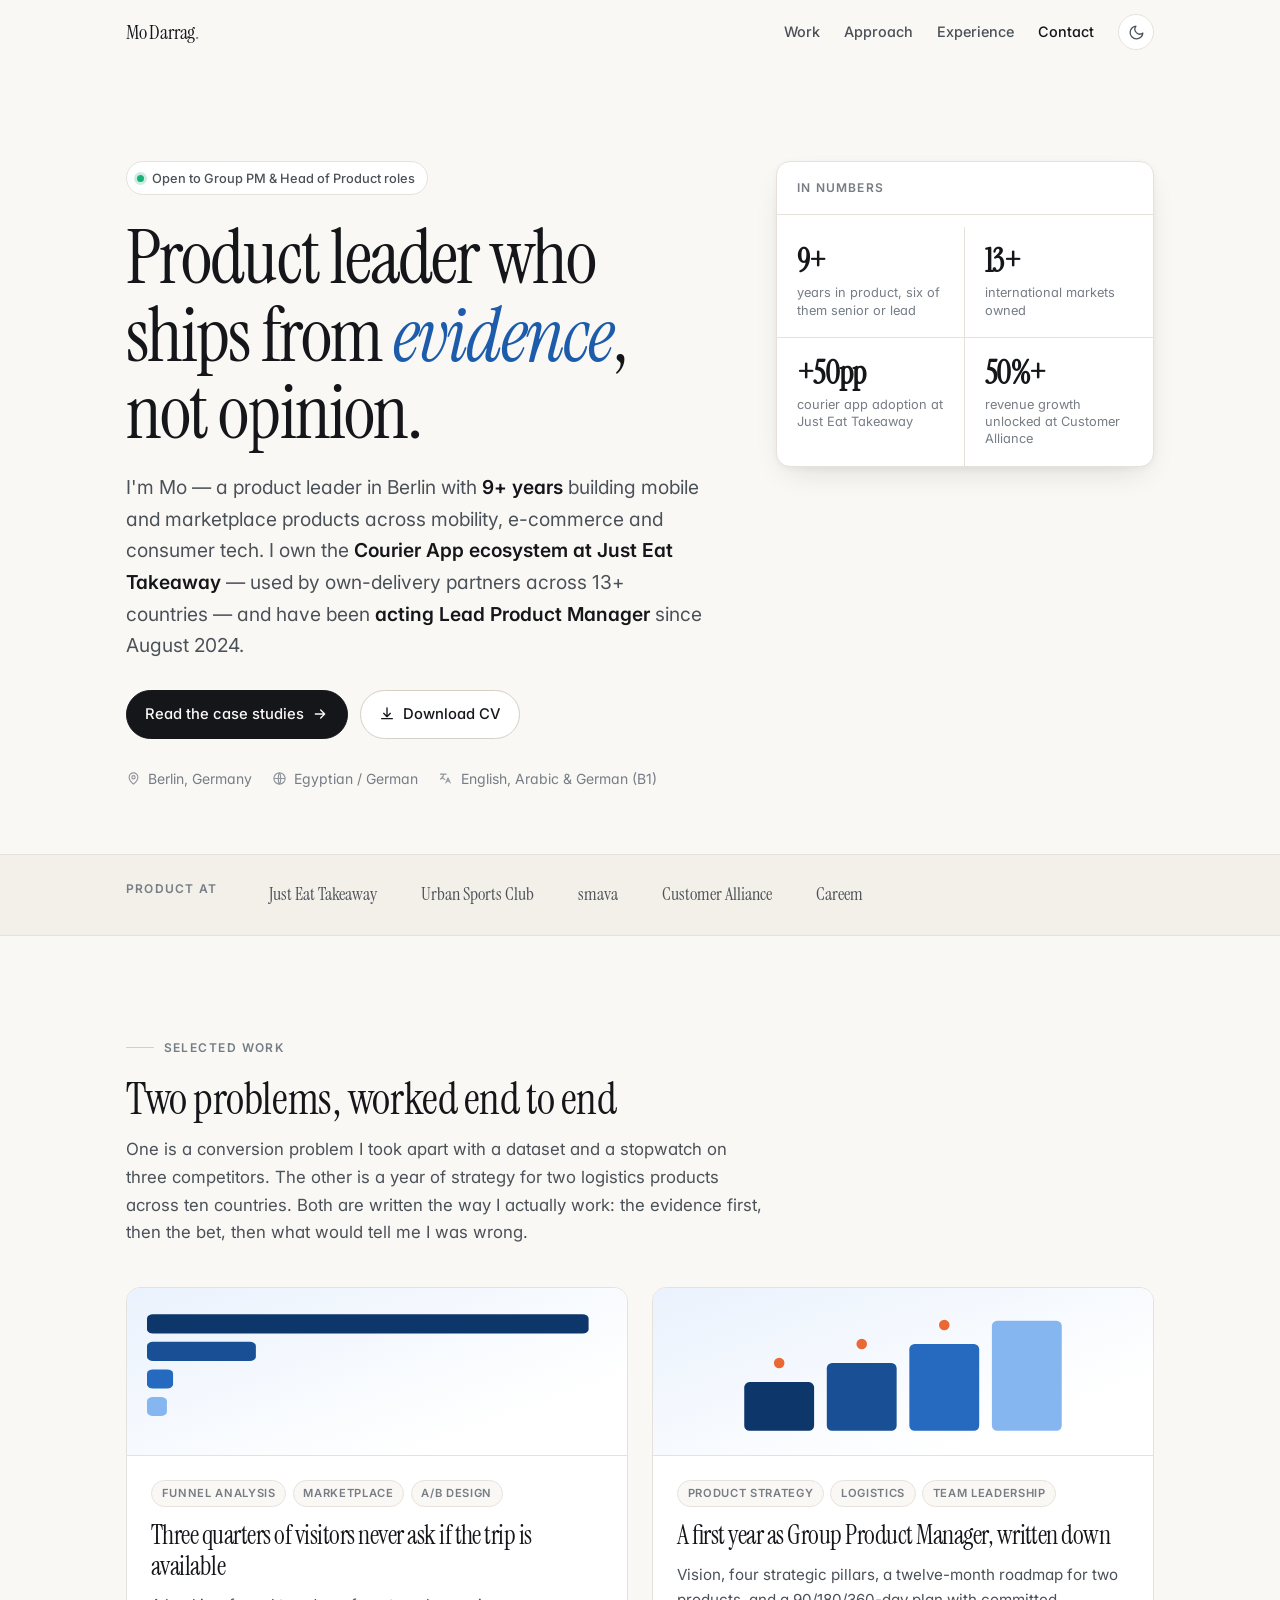
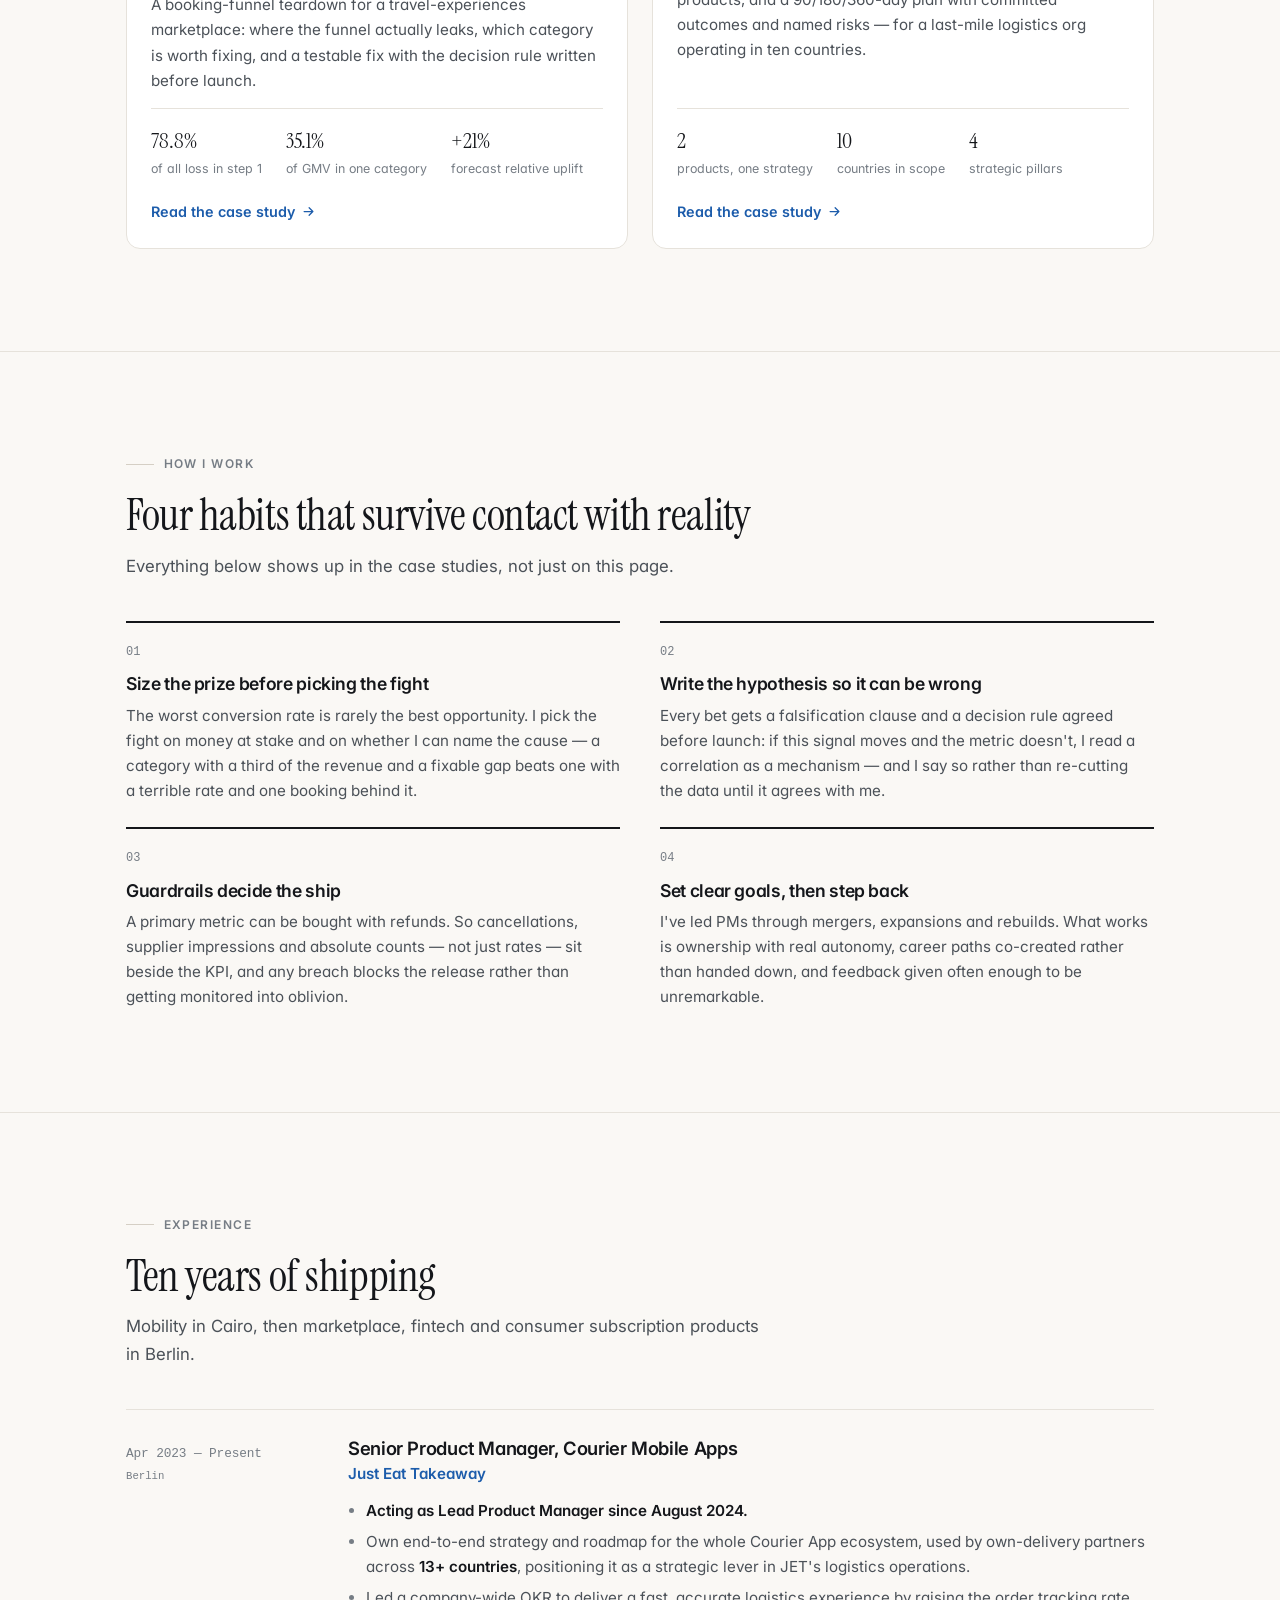
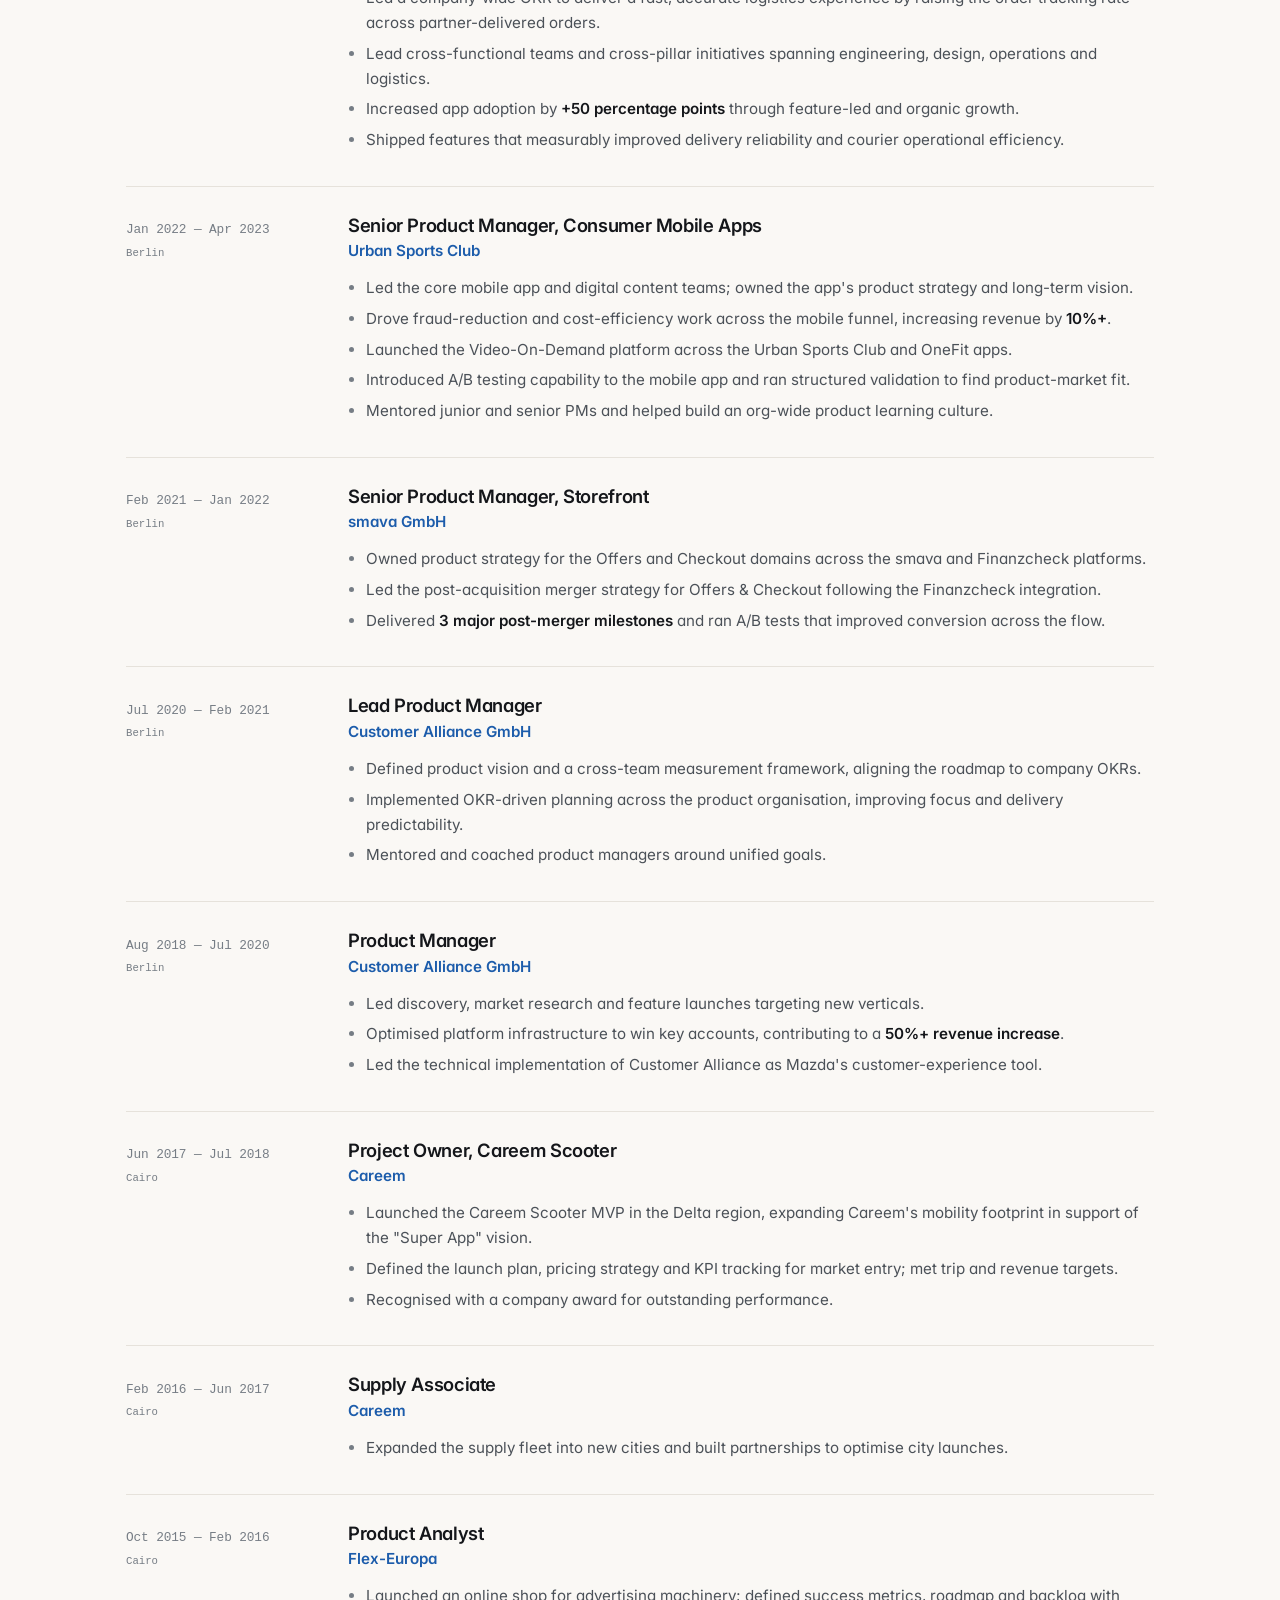
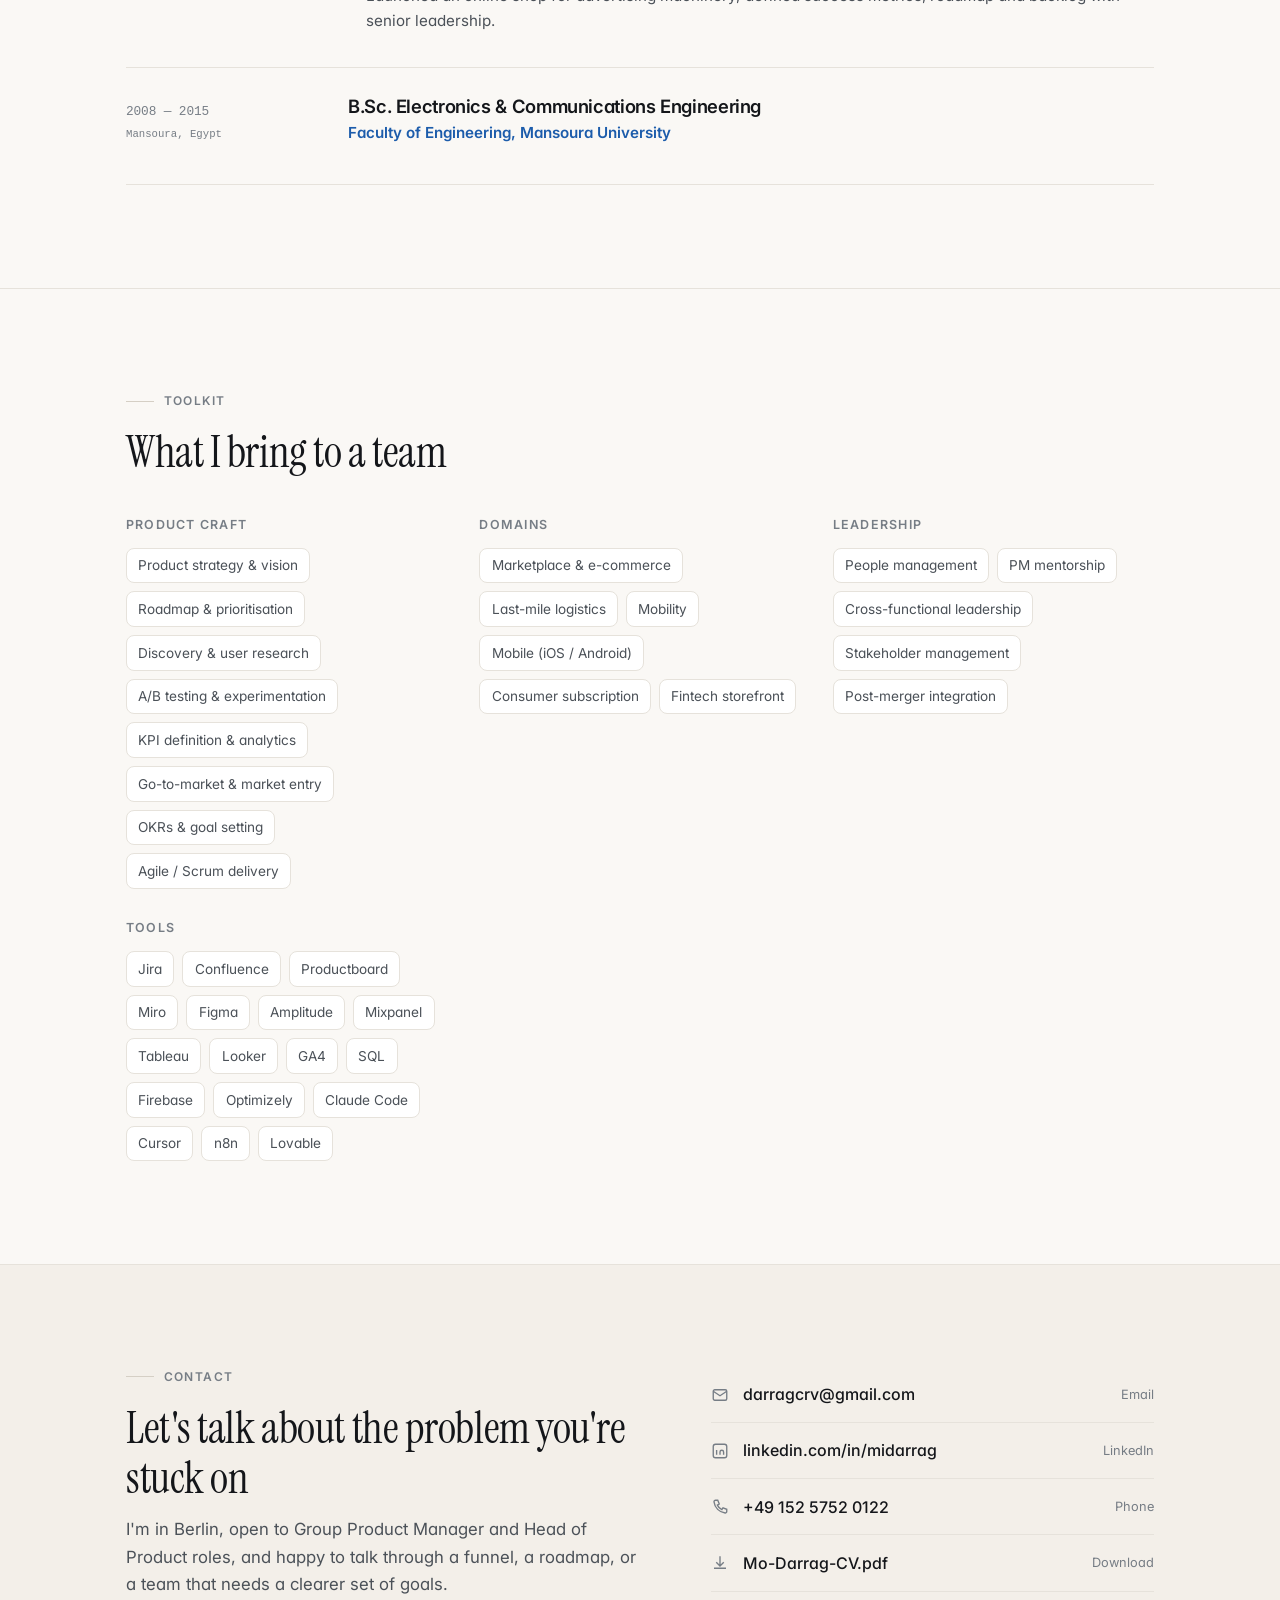
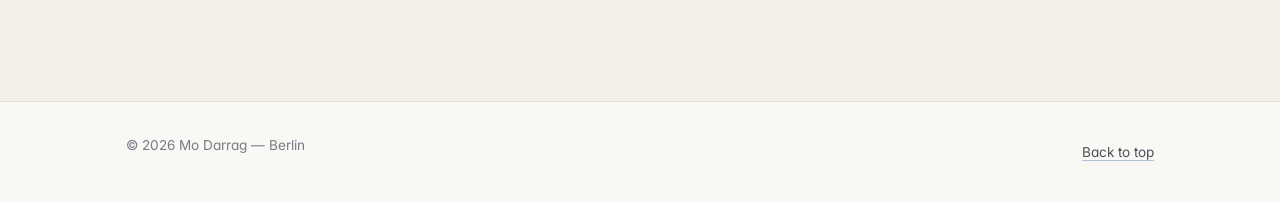
==== index.html @ d9646d53 "Update CV and site copy from the revised CV - Replace the downloadable CV with the new PDF. - Acting" ====
<!DOCTYPE html>
<html lang="en">
<head>
<meta charset="utf-8">
<meta name="viewport" content="width=device-width, initial-scale=1">
<title>Mo Darrag — Product Leader</title>
<meta name="description" content="Mo Darrag is a product leader in Berlin with 9+ years across mobility, marketplace and consumer tech — acting Lead PM on the Courier App ecosystem at Just Eat Takeaway, consumer mobile at Urban Sports Club, checkout at smava.">
<meta name="author" content="Mo Darrag">
<meta name="theme-color" content="#faf8f5" media="(prefers-color-scheme: light)">
<meta name="theme-color" content="#0e1013" media="(prefers-color-scheme: dark)">

<meta property="og:type" content="profile">
<meta property="og:title" content="Mo Darrag — Product Leader">
<meta property="og:description" content="Product leader, Berlin. Mobile and marketplace products across 13+ markets. Case studies in funnel analysis and logistics product strategy.">
<meta property="og:locale" content="en_GB">
<meta name="twitter:card" content="summary">

<link rel="icon" href="data:image/svg+xml,%3Csvg xmlns='http://www.w3.org/2000/svg' viewBox='0 0 100 100'%3E%3Crect width='100' height='100' rx='22' fill='%2314161a'/%3E%3Ctext x='50' y='68' font-family='Georgia,serif' font-size='52' fill='%23faf8f5' text-anchor='middle'%3EM%3C/text%3E%3C/svg%3E">

<link rel="preconnect" href="https://fonts.googleapis.com">
<link rel="preconnect" href="https://fonts.gstatic.com" crossorigin>
<link rel="stylesheet" href="https://fonts.googleapis.com/css2?family=Instrument+Serif:ital@0;1&family=Inter:wght@400;500;600&display=swap">
<link rel="stylesheet" href="assets/css/site.css">

<script type="application/ld+json">
{
  "@context": "https://schema.org",
  "@type": "Person",
  "name": "Mo Darrag",
  "jobTitle": "Senior Product Manager",
  "email": "mailto:darragcrv@gmail.com",
  "address": { "@type": "PostalAddress", "addressLocality": "Berlin", "addressCountry": "DE" },
  "sameAs": ["https://linkedin.com/in/midarrag"],
  "knowsLanguage": ["English", "Arabic", "German"],
  "alumniOf": "Mansoura University",
  "knowsAbout": ["Product Strategy", "Marketplace Products", "Mobile Product Management", "Experimentation", "Logistics"]
}
</script>
</head>
<body>

<a class="skip-link" href="#main">Skip to content</a>

<header class="site-header">
  <div class="wrap site-header__inner">
    <a class="brand" href="index.html">Mo Darrag<span>.</span></a>
    <nav class="site-nav" aria-label="Primary">
      <a href="#work">Work</a>
      <a href="#approach" class="nav-hide-sm">Approach</a>
      <a href="#experience">Experience</a>
      <a href="#contact" class="nav-hide-sm">Contact</a>
      <button class="theme-toggle" type="button" data-theme-toggle aria-label="Switch colour theme">
        <svg class="icon-moon" viewBox="0 0 24 24" fill="none" stroke="currentColor" stroke-width="1.8" stroke-linecap="round" stroke-linejoin="round" aria-hidden="true"><path d="M21 12.8A9 9 0 1 1 11.2 3a7 7 0 0 0 9.8 9.8z"/></svg>
        <svg class="icon-sun" viewBox="0 0 24 24" fill="none" stroke="currentColor" stroke-width="1.8" stroke-linecap="round" stroke-linejoin="round" aria-hidden="true"><circle cx="12" cy="12" r="4.2"/><path d="M12 2v2M12 20v2M4.9 4.9l1.4 1.4M17.7 17.7l1.4 1.4M2 12h2M20 12h2M4.9 19.1l1.4-1.4M17.7 6.3l1.4-1.4"/></svg>
      </button>
    </nav>
  </div>
</header>

<main id="main">

  <!-- ================= Hero ================= -->
  <section class="hero">
    <div class="wrap hero__grid">
      <div>
        <p class="status">Open to Group PM &amp; Head of Product roles</p>
        <h1>Product leader who<br>ships from <em>evidence</em>,<br>not opinion.</h1>
        <p class="hero__lede">
          I'm Mo — a product leader in Berlin with <strong>9+ years</strong> building mobile and
          marketplace products across mobility, e-commerce and consumer tech. I own the
          <strong>Courier App ecosystem at Just Eat Takeaway</strong> — used by own-delivery partners
          across 13+ countries — and have been <strong>acting Lead Product Manager</strong> since
          August 2024.
        </p>
        <div class="btn-row">
          <a class="btn btn--primary" href="#work">
            Read the case studies
            <svg viewBox="0 0 24 24" fill="none" stroke="currentColor" stroke-width="2" stroke-linecap="round" stroke-linejoin="round" aria-hidden="true"><path d="M5 12h13M13 6l6 6-6 6"/></svg>
          </a>
          <a class="btn" href="assets/cv/Mo-Darrag-CV.pdf" download>
            <svg viewBox="0 0 24 24" fill="none" stroke="currentColor" stroke-width="2" stroke-linecap="round" stroke-linejoin="round" aria-hidden="true"><path d="M12 3v12M7 11l5 5 5-5M4 19h16"/></svg>
            Download CV
          </a>
        </div>
        <p class="hero__meta">
          <span>
            <svg viewBox="0 0 24 24" fill="none" stroke="currentColor" stroke-width="1.8" aria-hidden="true"><path d="M12 21s7-5.5 7-11a7 7 0 1 0-14 0c0 5.5 7 11 7 11z"/><circle cx="12" cy="10" r="2.6"/></svg>
            Berlin, Germany
          </span>
          <span>
            <svg viewBox="0 0 24 24" fill="none" stroke="currentColor" stroke-width="1.8" aria-hidden="true"><circle cx="12" cy="12" r="9"/><path d="M3 12h18M12 3c2.5 2.6 2.5 15.4 0 18M12 3c-2.5 2.6-2.5 15.4 0 18"/></svg>
            Egyptian / German
          </span>
          <span>
            <svg viewBox="0 0 24 24" fill="none" stroke="currentColor" stroke-width="1.8" stroke-linecap="round" stroke-linejoin="round" aria-hidden="true"><path d="M4 5h9M8.5 5v1.5c0 3-2 5.5-4.5 6.5"/><path d="M6.5 9.5c1 2 2.8 3.4 4.5 4"/><path d="M12.5 19l3.5-8 3.5 8M13.9 16.2h4.2"/></svg>
            English, Arabic &amp; German (B1)
          </span>
        </p>
      </div>

      <aside class="figure-card" aria-label="Career in numbers">
        <p class="figure-card__head">In numbers</p>
        <div class="figure-card__body">
          <div class="figure">
            <b class="figure__value">9+</b>
            <span class="figure__label">years in product, six of them senior or lead</span>
          </div>
          <div class="figure">
            <b class="figure__value">13+</b>
            <span class="figure__label">international markets owned</span>
          </div>
          <div class="figure">
            <b class="figure__value">+50pp</b>
            <span class="figure__label">courier app adoption at Just Eat Takeaway</span>
          </div>
          <div class="figure">
            <b class="figure__value">50%+</b>
            <span class="figure__label">revenue growth unlocked at Customer Alliance</span>
          </div>
        </div>
      </aside>
    </div>
  </section>

  <!-- ================= Companies ================= -->
  <div class="companies">
    <div class="wrap companies__inner">
      <p class="companies__label">Product at</p>
      <span class="companies__item">Just Eat Takeaway</span>
      <span class="companies__item">Urban Sports Club</span>
      <span class="companies__item">smava</span>
      <span class="companies__item">Customer Alliance</span>
      <span class="companies__item">Careem</span>
    </div>
  </div>

  <!-- ================= Work ================= -->
  <section id="work">
    <div class="wrap reveal">
      <p class="eyebrow">Selected work</p>
      <h2 class="section-title">Two problems, worked end to end</h2>
      <p class="section-lede">
        One is a conversion problem I took apart with a dataset and a stopwatch on three
        competitors. The other is a year of strategy for two logistics products across ten
        countries. Both are written the way I actually work: the evidence first, then the bet,
        then what would tell me I was wrong.
      </p>

      <div class="work-grid">

        <article class="work-card">
          <div class="work-card__visual" aria-hidden="true">
            <svg viewBox="0 0 300 120" preserveAspectRatio="none" role="presentation">
              <rect x="0" y="6"  width="288" height="18" rx="4" fill="var(--step-1)"/>
              <rect x="0" y="32" width="71"  height="18" rx="4" fill="var(--step-2)"/>
              <rect x="0" y="58" width="17"  height="18" rx="4" fill="var(--step-3)"/>
              <rect x="0" y="84" width="13"  height="18" rx="4" fill="var(--step-5)"/>
            </svg>
          </div>
          <div class="work-card__body">
            <div class="tag-row">
              <span class="tag">Funnel analysis</span>
              <span class="tag">Marketplace</span>
              <span class="tag">A/B design</span>
            </div>
            <h3><a href="work/booking-funnel.html">Three quarters of visitors never ask if the trip is available</a></h3>
            <p>
              A booking-funnel teardown for a travel-experiences marketplace: where the funnel
              actually leaks, which category is worth fixing, and a testable fix with the decision
              rule written before launch.
            </p>
            <div class="work-card__stats">
              <div class="work-card__stat"><b>78.8%</b><span>of all loss in step&nbsp;1</span></div>
              <div class="work-card__stat"><b>35.1%</b><span>of GMV in one category</span></div>
              <div class="work-card__stat"><b>+21%</b><span>forecast relative uplift</span></div>
            </div>
            <span class="card-link">
              Read the case study
              <svg viewBox="0 0 24 24" fill="none" stroke="currentColor" stroke-width="2" stroke-linecap="round" stroke-linejoin="round" aria-hidden="true"><path d="M5 12h13M13 6l6 6-6 6"/></svg>
            </span>
          </div>
        </article>

        <article class="work-card">
          <div class="work-card__visual" aria-hidden="true">
            <svg viewBox="0 0 300 120" role="presentation">
              <rect x="0"   y="70" width="66" height="46" rx="5" fill="var(--step-1)"/>
              <rect x="78"  y="52" width="66" height="64" rx="5" fill="var(--step-2)"/>
              <rect x="156" y="34" width="66" height="82" rx="5" fill="var(--step-3)"/>
              <rect x="234" y="12" width="66" height="104" rx="5" fill="var(--step-5)"/>
              <circle cx="33"  cy="52" r="5" fill="var(--accent-2)"/>
              <circle cx="111" cy="34" r="5" fill="var(--accent-2)"/>
              <circle cx="189" cy="16" r="5" fill="var(--accent-2)"/>
            </svg>
          </div>
          <div class="work-card__body">
            <div class="tag-row">
              <span class="tag">Product strategy</span>
              <span class="tag">Logistics</span>
              <span class="tag">Team leadership</span>
            </div>
            <h3><a href="work/logistics-strategy.html">A first year as Group Product Manager, written down</a></h3>
            <p>
              Vision, four strategic pillars, a twelve-month roadmap for two products, and a
              90/180/360-day plan with committed outcomes and named risks — for a last-mile
              logistics org operating in ten countries.
            </p>
            <div class="work-card__stats">
              <div class="work-card__stat"><b>2</b><span>products, one strategy</span></div>
              <div class="work-card__stat"><b>10</b><span>countries in scope</span></div>
              <div class="work-card__stat"><b>4</b><span>strategic pillars</span></div>
            </div>
            <span class="card-link">
              Read the case study
              <svg viewBox="0 0 24 24" fill="none" stroke="currentColor" stroke-width="2" stroke-linecap="round" stroke-linejoin="round" aria-hidden="true"><path d="M5 12h13M13 6l6 6-6 6"/></svg>
            </span>
          </div>
        </article>

      </div>
    </div>
  </section>

  <hr class="rule">

  <!-- ================= Approach ================= -->
  <section id="approach">
    <div class="wrap reveal">
      <p class="eyebrow">How I work</p>
      <h2 class="section-title">Four habits that survive contact with reality</h2>
      <p class="section-lede">
        Everything below shows up in the case studies, not just on this page.
      </p>

      <div class="principles">
        <div class="principle">
          <h3>Size the prize before picking the fight</h3>
          <p>
            The worst conversion rate is rarely the best opportunity. I pick the fight on money
            at stake and on whether I can name the cause — a category with a third of the revenue
            and a fixable gap beats one with a terrible rate and one booking behind it.
          </p>
        </div>
        <div class="principle">
          <h3>Write the hypothesis so it can be wrong</h3>
          <p>
            Every bet gets a falsification clause and a decision rule agreed before launch:
            if this signal moves and the metric doesn't, I read a correlation as a mechanism —
            and I say so rather than re-cutting the data until it agrees with me.
          </p>
        </div>
        <div class="principle">
          <h3>Guardrails decide the ship</h3>
          <p>
            A primary metric can be bought with refunds. So cancellations, supplier impressions
            and absolute counts — not just rates — sit beside the KPI, and any breach blocks
            the release rather than getting monitored into oblivion.
          </p>
        </div>
        <div class="principle">
          <h3>Set clear goals, then step back</h3>
          <p>
            I've led PMs through mergers, expansions and rebuilds. What works is ownership with
            real autonomy, career paths co-created rather than handed down, and feedback given
            often enough to be unremarkable.
          </p>
        </div>
      </div>
    </div>
  </section>

  <hr class="rule">

  <!-- ================= Experience ================= -->
  <section id="experience">
    <div class="wrap reveal">
      <p class="eyebrow">Experience</p>
      <h2 class="section-title">Ten years of shipping</h2>
      <p class="section-lede">
        Mobility in Cairo, then marketplace, fintech and consumer subscription products in Berlin.
      </p>

      <div class="timeline">

        <article class="role">
          <p class="role__when">Apr 2023 — Present<small>Berlin</small></p>
          <div>
            <h3 class="role__title">Senior Product Manager, Courier Mobile Apps</h3>
            <p class="role__org">Just Eat Takeaway</p>
            <ul>
              <li><strong>Acting as Lead Product Manager since August 2024.</strong></li>
              <li>Own end-to-end strategy and roadmap for the whole Courier App ecosystem, used by own-delivery partners across <strong>13+ countries</strong>, positioning it as a strategic lever in JET's logistics operations.</li>
              <li>Led a company-wide OKR to deliver a fast, accurate logistics experience by raising the order tracking rate across partner-delivered orders.</li>
              <li>Lead cross-functional teams and cross-pillar initiatives spanning engineering, design, operations and logistics.</li>
              <li>Increased app adoption by <strong>+50 percentage points</strong> through feature-led and organic growth.</li>
              <li>Shipped features that measurably improved delivery reliability and courier operational efficiency.</li>
            </ul>
          </div>
        </article>

        <article class="role">
          <p class="role__when">Jan 2022 — Apr 2023<small>Berlin</small></p>
          <div>
            <h3 class="role__title">Senior Product Manager, Consumer Mobile Apps</h3>
            <p class="role__org">Urban Sports Club</p>
            <ul>
              <li>Led the core mobile app and digital content teams; owned the app's product strategy and long-term vision.</li>
              <li>Drove fraud-reduction and cost-efficiency work across the mobile funnel, increasing revenue by <strong>10%+</strong>.</li>
              <li>Launched the Video-On-Demand platform across the Urban Sports Club and OneFit apps.</li>
              <li>Introduced A/B testing capability to the mobile app and ran structured validation to find product-market fit.</li>
              <li>Mentored junior and senior PMs and helped build an org-wide product learning culture.</li>
            </ul>
          </div>
        </article>

        <article class="role">
          <p class="role__when">Feb 2021 — Jan 2022<small>Berlin</small></p>
          <div>
            <h3 class="role__title">Senior Product Manager, Storefront</h3>
            <p class="role__org">smava GmbH</p>
            <ul>
              <li>Owned product strategy for the Offers and Checkout domains across the smava and Finanzcheck platforms.</li>
              <li>Led the post-acquisition merger strategy for Offers &amp; Checkout following the Finanzcheck integration.</li>
              <li>Delivered <strong>3 major post-merger milestones</strong> and ran A/B tests that improved conversion across the flow.</li>
            </ul>
          </div>
        </article>

        <article class="role">
          <p class="role__when">Jul 2020 — Feb 2021<small>Berlin</small></p>
          <div>
            <h3 class="role__title">Lead Product Manager</h3>
            <p class="role__org">Customer Alliance GmbH</p>
            <ul>
              <li>Defined product vision and a cross-team measurement framework, aligning the roadmap to company OKRs.</li>
              <li>Implemented OKR-driven planning across the product organisation, improving focus and delivery predictability.</li>
              <li>Mentored and coached product managers around unified goals.</li>
            </ul>
          </div>
        </article>

        <article class="role">
          <p class="role__when">Aug 2018 — Jul 2020<small>Berlin</small></p>
          <div>
            <h3 class="role__title">Product Manager</h3>
            <p class="role__org">Customer Alliance GmbH</p>
            <ul>
              <li>Led discovery, market research and feature launches targeting new verticals.</li>
              <li>Optimised platform infrastructure to win key accounts, contributing to a <strong>50%+ revenue increase</strong>.</li>
              <li>Led the technical implementation of Customer Alliance as Mazda's customer-experience tool.</li>
            </ul>
          </div>
        </article>

        <article class="role">
          <p class="role__when">Jun 2017 — Jul 2018<small>Cairo</small></p>
          <div>
            <h3 class="role__title">Project Owner, Careem Scooter</h3>
            <p class="role__org">Careem</p>
            <ul>
              <li>Launched the Careem Scooter MVP in the Delta region, expanding Careem's mobility footprint in support of the "Super App" vision.</li>
              <li>Defined the launch plan, pricing strategy and KPI tracking for market entry; met trip and revenue targets.</li>
              <li>Recognised with a company award for outstanding performance.</li>
            </ul>
          </div>
        </article>

        <article class="role">
          <p class="role__when">Feb 2016 — Jun 2017<small>Cairo</small></p>
          <div>
            <h3 class="role__title">Supply Associate</h3>
            <p class="role__org">Careem</p>
            <ul>
              <li>Expanded the supply fleet into new cities and built partnerships to optimise city launches.</li>
            </ul>
          </div>
        </article>

        <article class="role">
          <p class="role__when">Oct 2015 — Feb 2016<small>Cairo</small></p>
          <div>
            <h3 class="role__title">Product Analyst</h3>
            <p class="role__org">Flex-Europa</p>
            <ul>
              <li>Launched an online shop for advertising machinery; defined success metrics, roadmap and backlog with senior leadership.</li>
            </ul>
          </div>
        </article>

        <article class="role">
          <p class="role__when">2008 — 2015<small>Mansoura, Egypt</small></p>
          <div>
            <h3 class="role__title">B.Sc. Electronics &amp; Communications Engineering</h3>
            <p class="role__org">Faculty of Engineering, Mansoura University</p>
          </div>
        </article>

      </div>
    </div>
  </section>

  <hr class="rule">

  <!-- ================= Toolkit ================= -->
  <section id="toolkit">
    <div class="wrap reveal">
      <p class="eyebrow">Toolkit</p>
      <h2 class="section-title">What I bring to a team</h2>

      <div class="toolkit">
        <div>
          <h3>Product craft</h3>
          <div class="chips">
            <span class="chip">Product strategy &amp; vision</span>
            <span class="chip">Roadmap &amp; prioritisation</span>
            <span class="chip">Discovery &amp; user research</span>
            <span class="chip">A/B testing &amp; experimentation</span>
            <span class="chip">KPI definition &amp; analytics</span>
            <span class="chip">Go-to-market &amp; market entry</span>
            <span class="chip">OKRs &amp; goal setting</span>
            <span class="chip">Agile / Scrum delivery</span>
          </div>
        </div>
        <div>
          <h3>Domains</h3>
          <div class="chips">
            <span class="chip">Marketplace &amp; e-commerce</span>
            <span class="chip">Last-mile logistics</span>
            <span class="chip">Mobility</span>
            <span class="chip">Mobile (iOS / Android)</span>
            <span class="chip">Consumer subscription</span>
            <span class="chip">Fintech storefront</span>
          </div>
        </div>
        <div>
          <h3>Leadership</h3>
          <div class="chips">
            <span class="chip">People management</span>
            <span class="chip">PM mentorship</span>
            <span class="chip">Cross-functional leadership</span>
            <span class="chip">Stakeholder management</span>
            <span class="chip">Post-merger integration</span>
          </div>
        </div>
        <div>
          <h3>Tools</h3>
          <div class="chips">
            <span class="chip">Jira</span>
            <span class="chip">Confluence</span>
            <span class="chip">Productboard</span>
            <span class="chip">Miro</span>
            <span class="chip">Figma</span>
            <span class="chip">Amplitude</span>
            <span class="chip">Mixpanel</span>
            <span class="chip">Tableau</span>
            <span class="chip">Looker</span>
            <span class="chip">GA4</span>
            <span class="chip">SQL</span>
            <span class="chip">Firebase</span>
            <span class="chip">Optimizely</span>
            <span class="chip">Claude Code</span>
            <span class="chip">Cursor</span>
            <span class="chip">n8n</span>
            <span class="chip">Lovable</span>
          </div>
        </div>
      </div>
    </div>
  </section>

  <!-- ================= Contact ================= -->
  <section id="contact" class="contact">
    <div class="wrap contact__grid reveal">
      <div>
        <p class="eyebrow">Contact</p>
        <h2 class="section-title">Let's talk about the problem you're stuck on</h2>
        <p class="section-lede">
          I'm in Berlin, open to Group Product Manager and Head of Product roles, and happy to
          talk through a funnel, a roadmap, or a team that needs a clearer set of goals.
        </p>
      </div>
      <ul class="contact-list">
        <li>
          <a href="mailto:darragcrv@gmail.com">
            <svg viewBox="0 0 24 24" fill="none" stroke="currentColor" stroke-width="1.8" aria-hidden="true"><rect x="3" y="5" width="18" height="14" rx="2"/><path d="M3 7l9 6 9-6"/></svg>
            darragcrv@gmail.com
            <span>Email</span>
          </a>
        </li>
        <li>
          <a href="https://linkedin.com/in/midarrag" rel="me noopener" target="_blank">
            <svg viewBox="0 0 24 24" fill="none" stroke="currentColor" stroke-width="1.8" aria-hidden="true"><rect x="3" y="3" width="18" height="18" rx="3"/><path d="M7.5 10.5V17M7.5 7.5v.01M12 17v-3.6a2.4 2.4 0 0 1 4.8 0V17"/></svg>
            linkedin.com/in/midarrag
            <span>LinkedIn</span>
          </a>
        </li>
        <li>
          <a href="tel:+4915257520122">
            <svg viewBox="0 0 24 24" fill="none" stroke="currentColor" stroke-width="1.8" aria-hidden="true"><path d="M6 3h3l2 5-2.5 1.5a12 12 0 0 0 6 6L16 13l5 2v3a2 2 0 0 1-2.2 2A17 17 0 0 1 4 5.2 2 2 0 0 1 6 3z"/></svg>
            +49 152 5752 0122
            <span>Phone</span>
          </a>
        </li>
        <li>
          <a href="assets/cv/Mo-Darrag-CV.pdf" download>
            <svg viewBox="0 0 24 24" fill="none" stroke="currentColor" stroke-width="1.8" aria-hidden="true"><path d="M12 3v12M7 11l5 5 5-5M4 19h16"/></svg>
            Mo-Darrag-CV.pdf
            <span>Download</span>
          </a>
        </li>
      </ul>
    </div>
  </section>

</main>

<footer class="site-footer">
  <div class="wrap site-footer__inner">
    <p>© <span id="year">2026</span> Mo Darrag — Berlin</p>
    <p><a href="#main">Back to top</a></p>
  </div>
</footer>

<script src="assets/js/site.js" defer></script>
<script>document.getElementById('year').textContent = new Date().getFullYear();</script>
</body>
</html>
---- assets/css/site.css ----
/* ==========================================================================
   Mo Darrag — Product Leader
   Design tokens, layout, components.
   Light is the base; dark is a selected palette, not an inversion.
   ========================================================================== */

/* --- Tokens -------------------------------------------------------------- */

:root {
  color-scheme: light;

  --paper:        #faf8f5;
  --paper-2:      #f3efe9;
  --surface:      #ffffff;
  --ink:          #14161a;
  --ink-2:        #4b5158;
  --ink-3:        #767d85;
  --line:         #e6e2db;
  --line-strong:  #d5cfc5;

  --accent:       #2a78d6;  /* fills, marks */
  --accent-text:  #1c5cab;  /* links, on-paper text */
  --accent-soft:  #eaf2fd;
  --accent-2:     #eb6834;  /* comparison series */

  /* Ordinal funnel ramp — validated on a white chart surface */
  --step-1: #0d366b;
  --step-2: #184f95;
  --step-3: #256abf;
  --step-4: #3987e5;
  --step-5: #86b6ef;

  --shadow-sm: 0 1px 2px rgba(20, 22, 26, .05);
  --shadow-md: 0 12px 32px -12px rgba(20, 22, 26, .16), 0 2px 6px rgba(20, 22, 26, .04);

  --font-display: "Instrument Serif", "Iowan Old Style", Georgia, serif;
  --font-body: "Inter", -apple-system, BlinkMacSystemFont, "Segoe UI", Roboto, sans-serif;
  --font-mono: ui-monospace, SFMono-Regular, "SF Mono", Menlo, Consolas, monospace;

  --measure: 68ch;
  --gutter: clamp(1.25rem, 5vw, 3.5rem);
  --radius: 14px;
  --radius-sm: 8px;
}

@media (prefers-color-scheme: dark) {
  :root:not([data-theme="light"]) {
    color-scheme: dark;

    --paper:        #0e1013;
    --paper-2:      #14171c;
    --surface:      #16181d;
    --ink:          #edebe7;
    --ink-2:        #a8aeb6;
    --ink-3:        #7c838c;
    --line:         #262a31;
    --line-strong:  #343943;

    --accent:       #3987e5;
    --accent-text:  #6da7ec;
    --accent-soft:  #172538;
    --accent-2:     #d95926;

    --step-1: #cde2fb;
    --step-2: #9ec5f4;
    --step-3: #6da7ec;
    --step-4: #3987e5;
    --step-5: #256abf;

    --shadow-sm: 0 1px 2px rgba(0, 0, 0, .4);
    --shadow-md: 0 16px 40px -16px rgba(0, 0, 0, .7), 0 2px 6px rgba(0, 0, 0, .3);
  }
}

:root[data-theme="dark"] {
  color-scheme: dark;

  --paper:        #0e1013;
  --paper-2:      #14171c;
  --surface:      #16181d;
  --ink:          #edebe7;
  --ink-2:        #a8aeb6;
  --ink-3:        #7c838c;
  --line:         #262a31;
  --line-strong:  #343943;

  --accent:       #3987e5;
  --accent-text:  #6da7ec;
  --accent-soft:  #172538;
  --accent-2:     #d95926;

  --step-1: #cde2fb;
  --step-2: #9ec5f4;
  --step-3: #6da7ec;
  --step-4: #3987e5;
  --step-5: #256abf;

  --shadow-sm: 0 1px 2px rgba(0, 0, 0, .4);
  --shadow-md: 0 16px 40px -16px rgba(0, 0, 0, .7), 0 2px 6px rgba(0, 0, 0, .3);
}

/* --- Base ---------------------------------------------------------------- */

*, *::before, *::after { box-sizing: border-box; }

html { -webkit-text-size-adjust: 100%; scroll-behavior: smooth; }

@media (prefers-reduced-motion: reduce) {
  html { scroll-behavior: auto; }
  *, *::before, *::after {
    animation-duration: .01ms !important;
    animation-iteration-count: 1 !important;
    transition-duration: .01ms !important;
  }
}

body {
  margin: 0;
  background: var(--paper);
  color: var(--ink);
  font-family: var(--font-body);
  font-size: 1rem;
  line-height: 1.65;
  font-feature-settings: "kern" 1, "liga" 1, "cv11" 1;
  -webkit-font-smoothing: antialiased;
  overflow-x: hidden;
}

h1, h2, h3, h4 { margin: 0; line-height: 1.15; font-weight: 600; letter-spacing: -.02em; }
p { margin: 0 0 1em; }
p:last-child { margin-bottom: 0; }

a { color: var(--accent-text); text-decoration-color: color-mix(in srgb, var(--accent-text) 35%, transparent); text-underline-offset: 3px; }
a:hover { text-decoration-color: currentColor; }

img, svg { max-width: 100%; }

::selection { background: var(--accent-soft); color: var(--ink); }

:focus-visible {
  outline: 2px solid var(--accent);
  outline-offset: 3px;
  border-radius: 3px;
}

.skip-link {
  position: absolute;
  left: -9999px;
  top: 0;
  z-index: 100;
  background: var(--surface);
  color: var(--ink);
  padding: .75rem 1rem;
  border: 1px solid var(--line-strong);
  border-radius: var(--radius-sm);
}
.skip-link:focus { left: 1rem; top: 1rem; }

/* --- Layout -------------------------------------------------------------- */

.wrap {
  width: 100%;
  max-width: 1140px;
  margin-inline: auto;
  padding-inline: var(--gutter);
}

.wrap--narrow { max-width: 900px; }

section { padding-block: clamp(3.5rem, 8vw, 6.5rem); }
section[id] { scroll-margin-top: 80px; }

.rule { border: 0; border-top: 1px solid var(--line); margin: 0; }

.eyebrow {
  font-size: .75rem;
  font-weight: 600;
  letter-spacing: .12em;
  text-transform: uppercase;
  color: var(--ink-3);
  margin: 0 0 1rem;
  display: flex;
  align-items: center;
  gap: .6rem;
}
.eyebrow::before {
  content: "";
  width: 1.75rem;
  height: 1px;
  background: var(--line-strong);
  flex: none;
}

.section-title {
  font-family: var(--font-display);
  font-weight: 400;
  font-size: clamp(1.9rem, 4vw, 2.75rem);
  letter-spacing: -.01em;
  margin-bottom: .75rem;
}

.section-lede {
  color: var(--ink-2);
  max-width: 58ch;
  font-size: 1.05rem;
}

/* --- Header -------------------------------------------------------------- */

.site-header {
  position: sticky;
  top: 0;
  z-index: 50;
  background: color-mix(in srgb, var(--paper) 88%, transparent);
  backdrop-filter: saturate(1.4) blur(12px);
  border-bottom: 1px solid transparent;
  transition: border-color .2s ease;
}
.site-header[data-stuck="true"] { border-bottom-color: var(--line); }

.site-header__inner {
  display: flex;
  align-items: center;
  gap: 1.25rem;
  min-height: 64px;
}

.brand {
  font-family: var(--font-display);
  font-size: 1.25rem;
  color: var(--ink);
  text-decoration: none;
  letter-spacing: -.01em;
  white-space: nowrap;
}
.brand span { color: var(--ink-3); }

.site-nav {
  margin-left: auto;
  display: flex;
  align-items: center;
  gap: clamp(.75rem, 2vw, 1.5rem);
}

.site-nav a {
  color: var(--ink-2);
  text-decoration: none;
  font-size: .9rem;
  font-weight: 500;
  white-space: nowrap;
}
.site-nav a:hover { color: var(--ink); }
.site-nav a[aria-current="true"] { color: var(--ink); }

@media (max-width: 640px) {
  .site-nav .nav-hide-sm { display: none; }
}

.theme-toggle {
  display: inline-flex;
  align-items: center;
  justify-content: center;
  width: 36px;
  height: 36px;
  border: 1px solid var(--line);
  border-radius: 999px;
  background: var(--surface);
  color: var(--ink-2);
  cursor: pointer;
  flex: none;
  padding: 0;
}
.theme-toggle:hover { color: var(--ink); border-color: var(--line-strong); }
.theme-toggle svg { width: 17px; height: 17px; }
.theme-toggle .icon-sun { display: none; }
:root[data-theme="dark"] .theme-toggle .icon-sun { display: block; }
:root[data-theme="dark"] .theme-toggle .icon-moon { display: none; }
@media (prefers-color-scheme: dark) {
  :root:not([data-theme="light"]) .theme-toggle .icon-sun { display: block; }
  :root:not([data-theme="light"]) .theme-toggle .icon-moon { display: none; }
}

/* --- Buttons ------------------------------------------------------------- */

.btn {
  display: inline-flex;
  align-items: center;
  gap: .5rem;
  padding: .7rem 1.15rem;
  border-radius: 999px;
  border: 1px solid var(--line-strong);
  background: var(--surface);
  color: var(--ink);
  font: inherit;
  font-size: .925rem;
  font-weight: 500;
  text-decoration: none;
  cursor: pointer;
  transition: transform .15s ease, box-shadow .15s ease, background-color .15s ease;
}
.btn:hover { transform: translateY(-1px); box-shadow: var(--shadow-sm); }
.btn svg { width: 16px; height: 16px; flex: none; }

.btn--primary {
  background: var(--ink);
  color: var(--paper);
  border-color: var(--ink);
}
.btn--primary:hover { background: color-mix(in srgb, var(--ink) 88%, var(--accent)); }

.btn-row { display: flex; flex-wrap: wrap; gap: .75rem; }

/* --- Hero ---------------------------------------------------------------- */

.hero { padding-block: clamp(3rem, 9vw, 6rem) clamp(2.5rem, 6vw, 4rem); }

.hero__grid {
  display: grid;
  grid-template-columns: minmax(0, 1.55fr) minmax(0, 1fr);
  gap: clamp(2rem, 5vw, 4rem);
  align-items: start;
}
@media (max-width: 880px) {
  .hero__grid { grid-template-columns: 1fr; }
}

.status {
  display: inline-flex;
  align-items: center;
  gap: .5rem;
  font-size: .8rem;
  font-weight: 500;
  color: var(--ink-2);
  background: var(--surface);
  border: 1px solid var(--line);
  border-radius: 999px;
  padding: .35rem .8rem .35rem .6rem;
  margin-bottom: 1.5rem;
}
.status::before {
  content: "";
  width: 7px; height: 7px;
  border-radius: 50%;
  background: #1baf7a;
  box-shadow: 0 0 0 3px color-mix(in srgb, #1baf7a 22%, transparent);
}

.hero h1 {
  font-family: var(--font-display);
  font-weight: 400;
  font-size: clamp(2.6rem, 7.5vw, 4.75rem);
  line-height: 1.02;
  letter-spacing: -.025em;
  margin-bottom: 1.25rem;
}
.hero h1 em {
  font-style: italic;
  color: var(--accent-text);
}

.hero__lede {
  font-size: clamp(1.05rem, 2vw, 1.2rem);
  color: var(--ink-2);
  max-width: 54ch;
  margin-bottom: 1.75rem;
}
.hero__lede strong { color: var(--ink); font-weight: 600; }

.hero__meta {
  display: flex;
  flex-wrap: wrap;
  gap: .4rem 1.25rem;
  font-size: .875rem;
  color: var(--ink-3);
  margin-top: 1.75rem;
}
.hero__meta span { display: inline-flex; align-items: center; gap: .45rem; }
.hero__meta svg { width: 15px; height: 15px; opacity: .8; }

/* Hero side card: the numbers */
.figure-card {
  background: var(--surface);
  border: 1px solid var(--line);
  border-radius: var(--radius);
  box-shadow: var(--shadow-md);
  overflow: hidden;
}
.figure-card__head {
  padding: 1rem 1.25rem;
  border-bottom: 1px solid var(--line);
  font-size: .75rem;
  font-weight: 600;
  letter-spacing: .1em;
  text-transform: uppercase;
  color: var(--ink-3);
}
.figure-card__body { display: grid; grid-template-columns: 1fr 1fr; }

.figure {
  padding: 1.15rem 1.25rem;
  border-bottom: 1px solid var(--line);
}
.figure:nth-child(odd) { border-right: 1px solid var(--line); }
.figure:nth-last-child(-n+2) { border-bottom: 0; }

.figure__value {
  font-family: var(--font-display);
  font-size: 2rem;
  line-height: 1;
  letter-spacing: -.02em;
  color: var(--ink);
  display: block;
}
.figure__label {
  display: block;
  margin-top: .45rem;
  font-size: .8rem;
  line-height: 1.35;
  color: var(--ink-3);
}

/* --- Marquee of logos / companies --------------------------------------- */

.companies {
  border-block: 1px solid var(--line);
  background: var(--paper-2);
  padding-block: 1.5rem;
}
.companies__inner {
  display: flex;
  flex-wrap: wrap;
  align-items: center;
  gap: .75rem clamp(1.25rem, 4vw, 2.75rem);
}
.companies__label {
  font-size: .75rem;
  letter-spacing: .1em;
  text-transform: uppercase;
  color: var(--ink-3);
  font-weight: 600;
  margin-right: .5rem;
}
.companies__item {
  font-family: var(--font-display);
  font-size: 1.15rem;
  color: var(--ink-2);
  white-space: nowrap;
}

/* --- Work cards ---------------------------------------------------------- */

.work-grid {
  display: grid;
  grid-template-columns: repeat(auto-fit, minmax(320px, 1fr));
  gap: 1.5rem;
  margin-top: 2.5rem;
}

.work-card {
  position: relative;
  display: flex;
  flex-direction: column;
  background: var(--surface);
  border: 1px solid var(--line);
  border-radius: var(--radius);
  overflow: hidden;
  transition: transform .2s ease, box-shadow .2s ease, border-color .2s ease;
}
.work-card:hover {
  transform: translateY(-3px);
  box-shadow: var(--shadow-md);
  border-color: var(--line-strong);
}

.work-card__visual {
  height: 168px;
  border-bottom: 1px solid var(--line);
  background: linear-gradient(160deg, var(--accent-soft), var(--surface) 78%);
  padding: 1.25rem;
  display: flex;
  align-items: flex-end;
}
.work-card__visual svg { width: 100%; height: 100%; }

.work-card__body { padding: 1.5rem; display: flex; flex-direction: column; flex: 1; }

.tag-row { display: flex; flex-wrap: wrap; gap: .4rem; margin-bottom: .9rem; }
.tag {
  font-size: .7rem;
  font-weight: 600;
  letter-spacing: .06em;
  text-transform: uppercase;
  color: var(--ink-3);
  border: 1px solid var(--line);
  border-radius: 999px;
  padding: .2rem .6rem;
  background: var(--paper);
}

.work-card h3 {
  font-family: var(--font-display);
  font-weight: 400;
  font-size: 1.6rem;
  line-height: 1.2;
  margin-bottom: .6rem;
}
.work-card h3 a { color: inherit; text-decoration: none; }
.work-card h3 a::after { content: ""; position: absolute; inset: 0; }

.work-card p { color: var(--ink-2); font-size: .95rem; }

.work-card__stats {
  display: flex;
  flex-wrap: wrap;
  gap: 1.5rem;
  margin-top: auto;
  padding-top: 1.25rem;
  border-top: 1px solid var(--line);
}
.work-card__stat b {
  display: block;
  font-family: var(--font-display);
  font-weight: 400;
  font-size: 1.4rem;
  line-height: 1.1;
}
.work-card__stat span { font-size: .78rem; color: var(--ink-3); }

.card-link {
  display: inline-flex;
  align-items: center;
  gap: .4rem;
  margin-top: 1.25rem;
  font-size: .9rem;
  font-weight: 600;
  color: var(--accent-text);
  text-decoration: none;
}
.card-link svg { width: 15px; height: 15px; transition: transform .2s ease; }
.work-card:hover .card-link svg { transform: translateX(3px); }

/* --- Principles ---------------------------------------------------------- */

.principles {
  display: grid;
  grid-template-columns: repeat(2, minmax(0, 1fr));
  gap: 1.5rem 2.5rem;
  margin-top: 2.5rem;
  counter-reset: principle;
}
@media (max-width: 700px) {
  .principles { grid-template-columns: 1fr; gap: 1.75rem; }
}
.principle {
  border-top: 2px solid var(--ink);
  padding-top: 1.25rem;
}
.principle::before {
  counter-increment: principle;
  content: "0" counter(principle);
  font-family: var(--font-mono);
  font-size: .75rem;
  color: var(--ink-3);
  display: block;
  margin-bottom: .75rem;
}
.principle h3 { font-size: 1.1rem; margin-bottom: .5rem; }
.principle p { color: var(--ink-2); font-size: .95rem; }

/* --- Experience ---------------------------------------------------------- */

.timeline { margin-top: 2.5rem; border-top: 1px solid var(--line); }

.role {
  display: grid;
  grid-template-columns: 190px minmax(0, 1fr);
  gap: 0 2rem;
  padding-block: 1.75rem;
  border-bottom: 1px solid var(--line);
}
@media (max-width: 720px) {
  .role { grid-template-columns: 1fr; gap: .5rem; }
}

.role__when {
  font-family: var(--font-mono);
  font-size: .8rem;
  color: var(--ink-3);
  padding-top: .3rem;
  letter-spacing: -.01em;
}
.role__when small { display: block; text-transform: none; letter-spacing: 0; margin-top: .25rem; }

.role__title { font-size: 1.15rem; margin-bottom: .15rem; }
.role__org { color: var(--accent-text); font-weight: 600; font-size: .95rem; margin-bottom: .75rem; }

.role ul { margin: 0; padding-left: 1.1rem; color: var(--ink-2); font-size: .95rem; }
.role li { margin-bottom: .35rem; }
.role li::marker { color: var(--ink-3); }
.role li strong { color: var(--ink); font-weight: 600; }

.role--compact ul { display: none; }

/* --- Toolkit ------------------------------------------------------------- */

.toolkit {
  display: grid;
  grid-template-columns: repeat(auto-fit, minmax(240px, 1fr));
  gap: 2rem;
  margin-top: 2.5rem;
}
.toolkit h3 {
  font-size: .78rem;
  letter-spacing: .1em;
  text-transform: uppercase;
  color: var(--ink-3);
  margin-bottom: 1rem;
}
.chips { display: flex; flex-wrap: wrap; gap: .5rem; }
.chip {
  font-size: .85rem;
  color: var(--ink-2);
  background: var(--surface);
  border: 1px solid var(--line);
  border-radius: var(--radius-sm);
  padding: .35rem .7rem;
}

/* --- Contact ------------------------------------------------------------- */

.contact {
  background: var(--paper-2);
  border-top: 1px solid var(--line);
}
.contact__grid {
  display: grid;
  grid-template-columns: minmax(0, 1fr) minmax(0, .85fr);
  gap: clamp(2rem, 5vw, 4rem);
  align-items: start;
}
@media (max-width: 800px) { .contact__grid { grid-template-columns: 1fr; } }

.contact-list { list-style: none; margin: 0; padding: 0; }
.contact-list li { border-bottom: 1px solid var(--line); }
.contact-list a {
  display: flex;
  align-items: center;
  gap: .85rem;
  padding: .9rem 0;
  text-decoration: none;
  color: var(--ink);
  font-weight: 500;
}
.contact-list a:hover { color: var(--accent-text); }
.contact-list svg { width: 18px; height: 18px; color: var(--ink-3); flex: none; }
.contact-list span { margin-left: auto; font-size: .8rem; color: var(--ink-3); font-weight: 400; }

/* --- Footer -------------------------------------------------------------- */

.site-footer {
  border-top: 1px solid var(--line);
  padding-block: 2rem;
  font-size: .85rem;
  color: var(--ink-3);
}
.site-footer__inner { display: flex; flex-wrap: wrap; gap: 1rem; align-items: center; justify-content: space-between; }
.site-footer a { color: var(--ink-2); }

/* ==========================================================================
   Case study pages
   ========================================================================== */

.case-hero {
  padding-block: clamp(2.5rem, 7vw, 4.5rem) clamp(2rem, 5vw, 3rem);
  border-bottom: 1px solid var(--line);
}

.backlink {
  display: inline-flex;
  align-items: center;
  gap: .45rem;
  font-size: .875rem;
  font-weight: 500;
  color: var(--ink-3);
  text-decoration: none;
  margin-bottom: 2rem;
}
.backlink:hover { color: var(--ink); }
.backlink svg { width: 15px; height: 15px; }

.case-hero h1 {
  font-family: var(--font-display);
  font-weight: 400;
  font-size: clamp(2.15rem, 5.5vw, 3.5rem);
  line-height: 1.06;
  letter-spacing: -.02em;
  margin-bottom: 1.25rem;
  max-width: 20ch;
}
.case-hero__lede {
  font-size: clamp(1.05rem, 2vw, 1.2rem);
  color: var(--ink-2);
  max-width: 60ch;
}

.case-facts {
  display: grid;
  grid-template-columns: repeat(auto-fit, minmax(150px, 1fr));
  gap: 1.5rem;
  margin-top: 2.5rem;
  padding-top: 1.75rem;
  border-top: 1px solid var(--line);
}
.case-facts dt {
  font-size: .72rem;
  letter-spacing: .1em;
  text-transform: uppercase;
  color: var(--ink-3);
  font-weight: 600;
  margin-bottom: .4rem;
}
.case-facts dd { margin: 0; font-size: .95rem; color: var(--ink); }

.notice {
  display: flex;
  gap: .85rem;
  background: var(--surface);
  border: 1px solid var(--line);
  border-left: 3px solid var(--accent);
  border-radius: var(--radius-sm);
  padding: 1rem 1.15rem;
  font-size: .9rem;
  color: var(--ink-2);
  margin-top: 2.5rem;
}
.notice svg { width: 18px; height: 18px; color: var(--accent-text); flex: none; margin-top: .15rem; }

/* Prose */

/* Text holds a readable measure; charts, tables and panels use the full
   column so they don't have to wrap themselves into a tall mess. */
/* No max-width on .prose itself: it shares an element with .wrap--narrow,
   which owns the container width. Children carry the reading measure. */
.prose > * { max-width: var(--measure); }
.prose > .table-scroll,
.prose > .viz,
.prose > .keynums,
.prose > .swot,
.prose > .plan,
.prose > .rec { max-width: none; }
.prose h2 {
  font-family: var(--font-display);
  font-weight: 400;
  font-size: clamp(1.7rem, 3.5vw, 2.25rem);
  letter-spacing: -.01em;
  margin: 3rem 0 1rem;
  scroll-margin-top: 90px;
}
.prose h2:first-child { margin-top: 0; }
.prose h3 { font-size: 1.15rem; margin: 2rem 0 .65rem; }
.prose p, .prose li { color: var(--ink-2); }
.prose strong { color: var(--ink); font-weight: 600; }
.prose ul, .prose ol { padding-left: 1.15rem; margin: 0 0 1.25rem; }
.prose li { margin-bottom: .5rem; }
.prose li::marker { color: var(--ink-3); }

.lede-para { font-size: 1.1rem; color: var(--ink) !important; }

.pull {
  font-family: var(--font-display);
  font-weight: 400;
  font-size: clamp(1.35rem, 3vw, 1.8rem);
  line-height: 1.3;
  letter-spacing: -.01em;
  color: var(--ink);
  border-left: 2px solid var(--accent);
  padding: .25rem 0 .25rem 1.5rem;
  margin: 2.5rem 0;
}
.pull cite { display: block; font-family: var(--font-body); font-style: normal; font-size: .85rem; color: var(--ink-3); margin-top: .75rem; }

/* Key-number strip */

.keynums {
  display: grid;
  grid-template-columns: repeat(auto-fit, minmax(160px, 1fr));
  gap: 1px;
  background: var(--line);
  border: 1px solid var(--line);
  border-radius: var(--radius);
  overflow: hidden;
  margin: 2rem 0;
}
.keynum { background: var(--surface); padding: 1.25rem; }
.keynum b {
  display: block;
  font-family: var(--font-display);
  font-weight: 400;
  font-size: 1.9rem;
  line-height: 1;
  letter-spacing: -.02em;
}
.keynum span { display: block; margin-top: .5rem; font-size: .82rem; color: var(--ink-3); line-height: 1.4; }

/* Recommendation blocks */

.rec {
  background: var(--surface);
  border: 1px solid var(--line);
  border-radius: var(--radius);
  padding: 1.5rem;
  margin-bottom: 1.25rem;
}
.rec__head { display: flex; align-items: baseline; gap: .85rem; margin-bottom: .85rem; }
.rec__num {
  font-family: var(--font-mono);
  font-size: .8rem;
  color: var(--paper);
  background: var(--ink);
  border-radius: 999px;
  width: 26px; height: 26px;
  display: inline-flex; align-items: center; justify-content: center;
  flex: none;
}
.rec h3 { margin: 0; font-size: 1.15rem; }
.rec dl { margin: 1rem 0 0; display: grid; gap: .85rem; }
.rec dt {
  font-size: .7rem;
  letter-spacing: .1em;
  text-transform: uppercase;
  color: var(--ink-3);
  font-weight: 600;
  margin-bottom: .25rem;
}
.rec dd { margin: 0; font-size: .93rem; color: var(--ink-2); }

/* SWOT grid */

/* Always 2×2 — a SWOT read as three-plus-an-orphan is not a SWOT. */
.swot {
  display: grid;
  grid-template-columns: repeat(2, minmax(0, 1fr));
  gap: 1px;
  background: var(--line);
  border: 1px solid var(--line);
  border-radius: var(--radius);
  overflow: hidden;
  margin: 1.75rem 0;
}
.swot__cell { background: var(--surface); padding: 1.35rem; }
.swot__cell h4 {
  font-size: .72rem;
  letter-spacing: .1em;
  text-transform: uppercase;
  color: var(--ink-3);
  margin-bottom: .85rem;
  display: flex;
  align-items: center;
  gap: .5rem;
}
.swot__cell h4::before {
  content: "";
  width: 8px; height: 8px;
  border-radius: 2px;
  background: var(--dot, var(--ink-3));
  flex: none;
}
.swot__cell ul { margin: 0; padding-left: 1.05rem; }
.swot__cell li { font-size: .88rem; margin-bottom: .5rem; color: var(--ink-2); }
.swot__cell li:last-child { margin-bottom: 0; }
@media (max-width: 620px) { .swot { grid-template-columns: 1fr; } }

/* Plan blocks (90 / 180 / 360) */

.plan {
  border: 1px solid var(--line);
  border-radius: var(--radius);
  background: var(--surface);
  padding: 1.5rem;
  margin-bottom: 1.25rem;
}
.plan__head { display: flex; flex-wrap: wrap; align-items: baseline; gap: .35rem .85rem; margin-bottom: 1.15rem; }
.plan__days {
  font-family: var(--font-display);
  font-size: 1.75rem;
  line-height: 1;
  color: var(--accent-text);
}
.plan__name { font-size: 1.05rem; font-weight: 600; color: var(--ink); margin: 0; }
.plan__cols { display: grid; grid-template-columns: repeat(auto-fit, minmax(220px, 1fr)); gap: 1.5rem; }
.plan__cols h4 {
  font-size: .72rem;
  letter-spacing: .1em;
  text-transform: uppercase;
  color: var(--ink-3);
  margin-bottom: .65rem;
}
.plan__cols ul { margin: 0; padding-left: 1.05rem; }
.plan__cols li { font-size: .88rem; margin-bottom: .45rem; color: var(--ink-2); }

/* Tables */

.table-scroll {
  overflow-x: auto;
  border: 1px solid var(--line);
  border-radius: var(--radius);
  background: var(--surface);
  margin: 1.75rem 0;
  -webkit-overflow-scrolling: touch;
}
table { border-collapse: collapse; width: 100%; font-size: .9rem; min-width: 480px; }
caption {
  text-align: left;
  padding: 1rem 1.15rem;
  font-size: .82rem;
  color: var(--ink-3);
  border-bottom: 1px solid var(--line);
}
th, td { padding: .75rem 1.15rem; text-align: left; vertical-align: top; border-bottom: 1px solid var(--line); }
th {
  font-size: .72rem;
  letter-spacing: .07em;
  text-transform: uppercase;
  color: var(--ink-3);
  font-weight: 600;
  white-space: nowrap;
}
td { color: var(--ink-2); }
tbody tr:last-child td { border-bottom: 0; }
td.num, th.num { text-align: right; font-variant-numeric: tabular-nums; }
td strong { color: var(--ink); }
tr.is-highlight td { background: var(--accent-soft); }

/* ==========================================================================
   Charts
   ========================================================================== */

.viz {
  background: var(--surface);
  border: 1px solid var(--line);
  border-radius: var(--radius);
  padding: 1.5rem;
  margin: 2rem 0;
}
.viz__title { font-size: 1rem; font-weight: 600; margin-bottom: .3rem; }
.viz__sub { font-size: .85rem; color: var(--ink-3); margin-bottom: 1.5rem; }
.viz__note { font-size: .8rem; color: var(--ink-3); margin-top: 1.25rem; padding-top: 1rem; border-top: 1px solid var(--line); }

/* Funnel: one ordinal ramp, magnitude by length */

.funnel { display: grid; gap: .85rem; }
.funnel__row { display: grid; grid-template-columns: minmax(96px, 130px) minmax(0, 1fr); gap: .9rem; align-items: center; }
.funnel__label { font-size: .85rem; color: var(--ink-2); }
/* A fixed value column keeps every bar on the same scale, so lengths stay
   comparable row to row — the whole point of the chart. */
.funnel__track {
  display: grid;
  grid-template-columns: minmax(0, 1fr) 7rem;
  gap: .6rem;
  align-items: center;
}
.funnel__bar {
  height: 26px;
  border-radius: 0 4px 4px 0;
  min-width: 3px;
  transition: width .6s cubic-bezier(.22,.61,.36,1);
}
.funnel__value { font-size: .85rem; font-variant-numeric: tabular-nums; color: var(--ink); white-space: nowrap; }
.funnel__value small { color: var(--ink-3); margin-left: .35rem; }

/* Grouped comparison bars: two categorical series, direct-labelled */

.legend { display: flex; flex-wrap: wrap; gap: 1rem; margin-bottom: 1.25rem; }
.legend__item { display: inline-flex; align-items: center; gap: .45rem; font-size: .82rem; color: var(--ink-2); }
.legend__swatch { width: 11px; height: 11px; border-radius: 3px; flex: none; }

.bars { display: grid; gap: 1.25rem; }
.bars__group { display: grid; grid-template-columns: minmax(110px, 160px) minmax(0, 1fr); gap: .9rem; align-items: center; }
.bars__name { font-size: .85rem; color: var(--ink-2); line-height: 1.3; }
.bars__pair { display: grid; gap: 5px; }
.bars__row {
  display: grid;
  grid-template-columns: minmax(0, 1fr) 3.4rem;
  gap: .55rem;
  align-items: center;
}
.bars__bar {
  height: 16px;
  border-radius: 0 4px 4px 0;
  min-width: 2px;
  transition: width .6s cubic-bezier(.22,.61,.36,1);
}
.bars__val { font-size: .8rem; font-variant-numeric: tabular-nums; color: var(--ink-2); white-space: nowrap; }

@media (max-width: 560px) {
  .funnel__row, .bars__group { grid-template-columns: 1fr; gap: .35rem; }
  .funnel__track { grid-template-columns: minmax(0, 1fr) 6rem; }
  .funnel__value, .bars__val { font-size: .78rem; }
  .bars__name br { display: none; }
}

/* Next case navigation */

.next-case {
  border-top: 1px solid var(--line);
  background: var(--paper-2);
  padding-block: clamp(2.5rem, 6vw, 4rem);
}
.next-case a {
  display: flex;
  flex-wrap: wrap;
  align-items: baseline;
  gap: .5rem 1rem;
  text-decoration: none;
}
.next-case .eyebrow { margin-bottom: .75rem; }
.next-case h2 {
  font-family: var(--font-display);
  font-weight: 400;
  font-size: clamp(1.6rem, 4vw, 2.4rem);
  color: var(--ink);
  letter-spacing: -.01em;
}
.next-case a:hover h2 { color: var(--accent-text); }

/* Utilities */

.visually-hidden {
  position: absolute;
  width: 1px; height: 1px;
  margin: -1px; padding: 0;
  overflow: hidden;
  clip: rect(0 0 0 0);
  white-space: nowrap;
  border: 0;
}

/* Reveal-on-scroll (progressive: visible by default, JS opts in) */

.js .reveal { opacity: 0; transform: translateY(14px); }
.js .reveal.is-visible {
  opacity: 1;
  transform: none;
  transition: opacity .6s ease, transform .6s cubic-bezier(.22,.61,.36,1);
}
/* Bars hold at zero until seen; the inline width is the source of truth,
   so with JS off — or motion turned down — they render at full length. */
@media (prefers-reduced-motion: no-preference) {
  .js [data-width]:not(.is-visible) { width: 0 !important; }
}

@media (prefers-reduced-motion: reduce) {
  .js .reveal { opacity: 1; transform: none; }
}

@media print {
  .site-header, .theme-toggle, .next-case, .contact { display: none; }
  body { background: #fff; color: #000; }
}
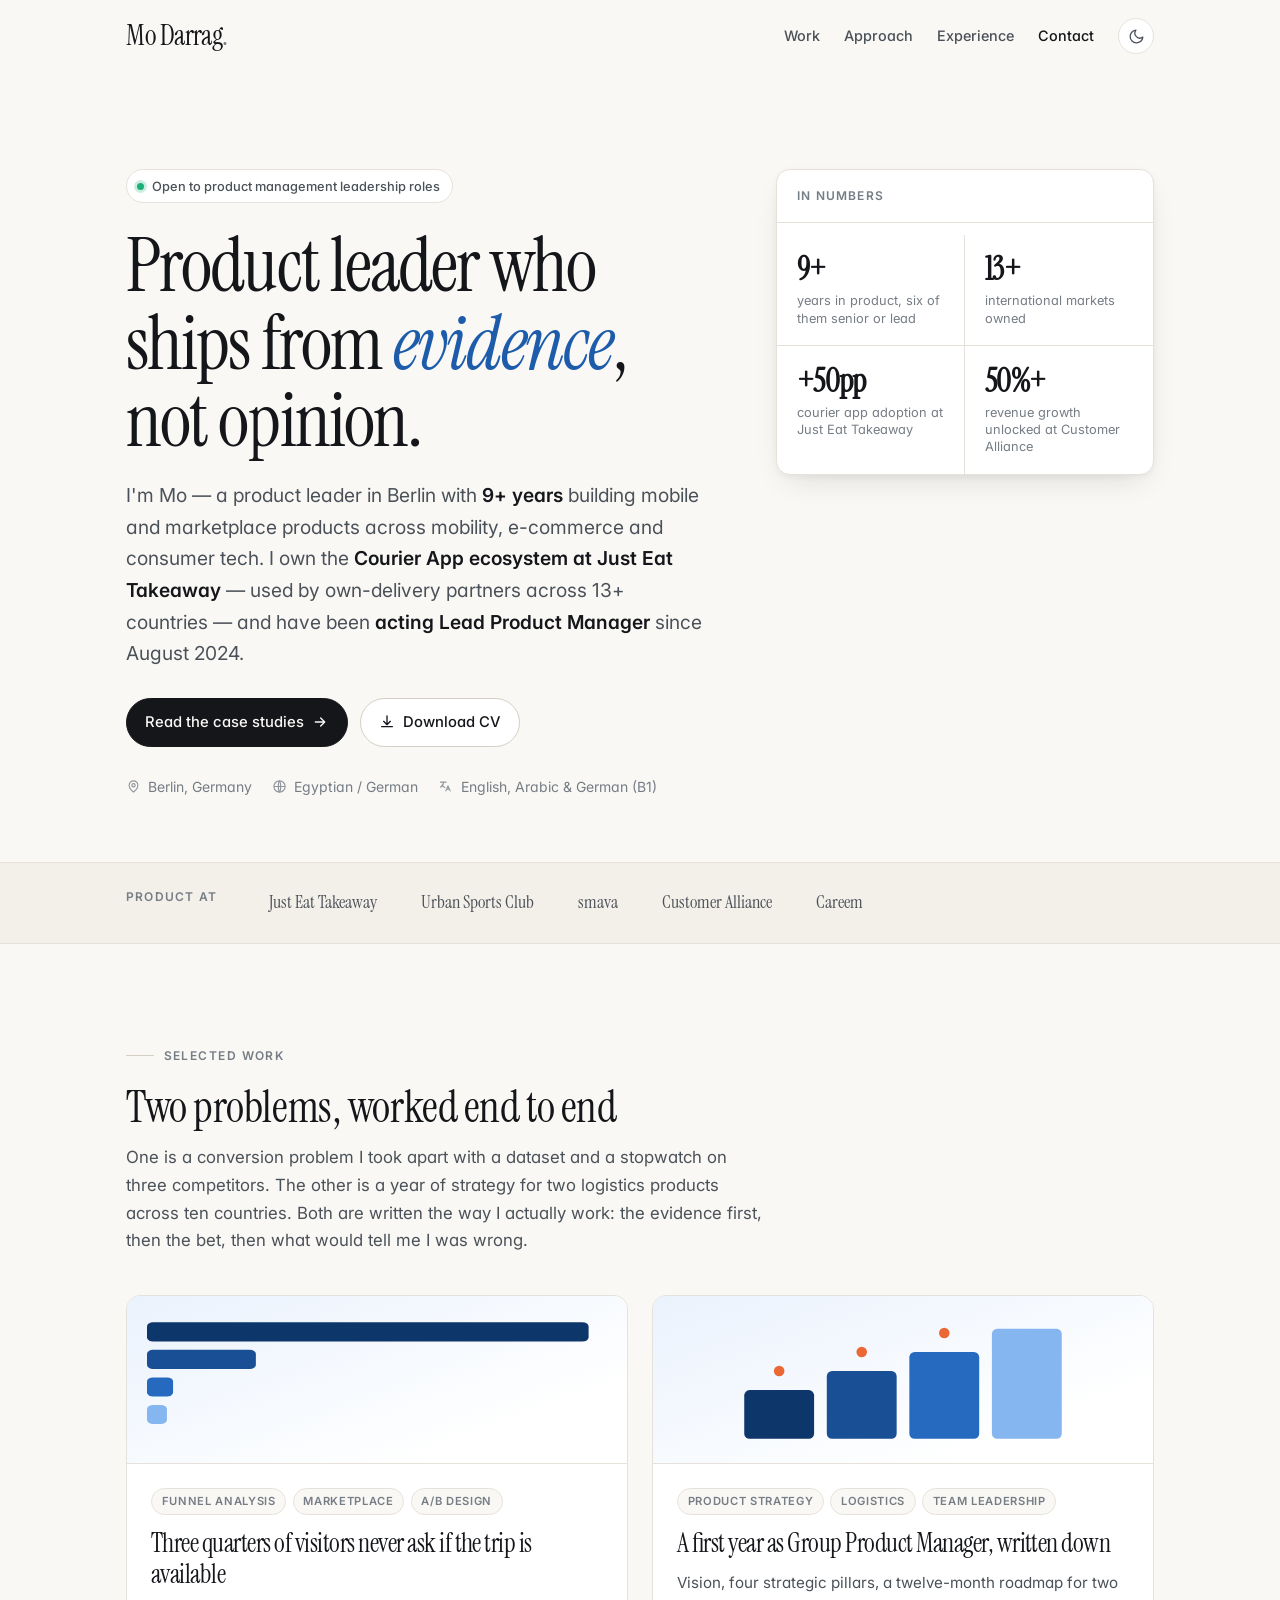
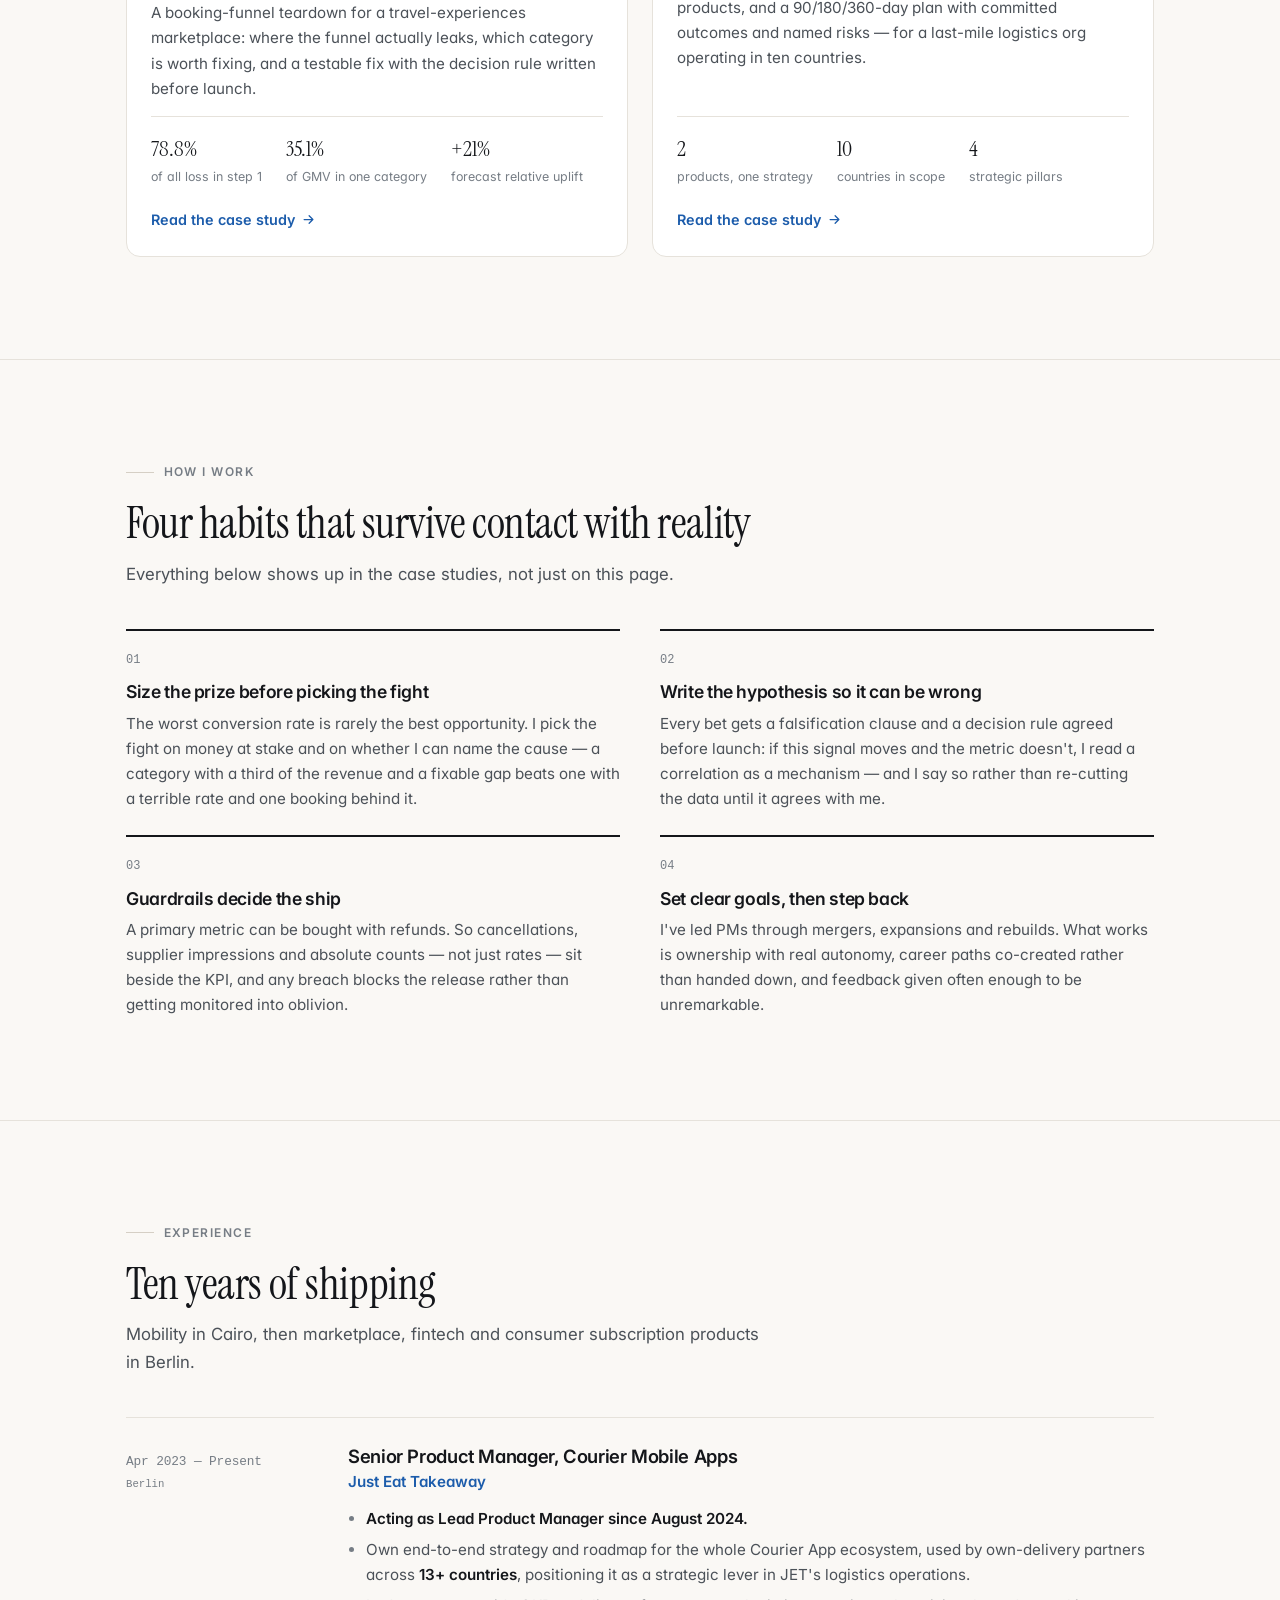
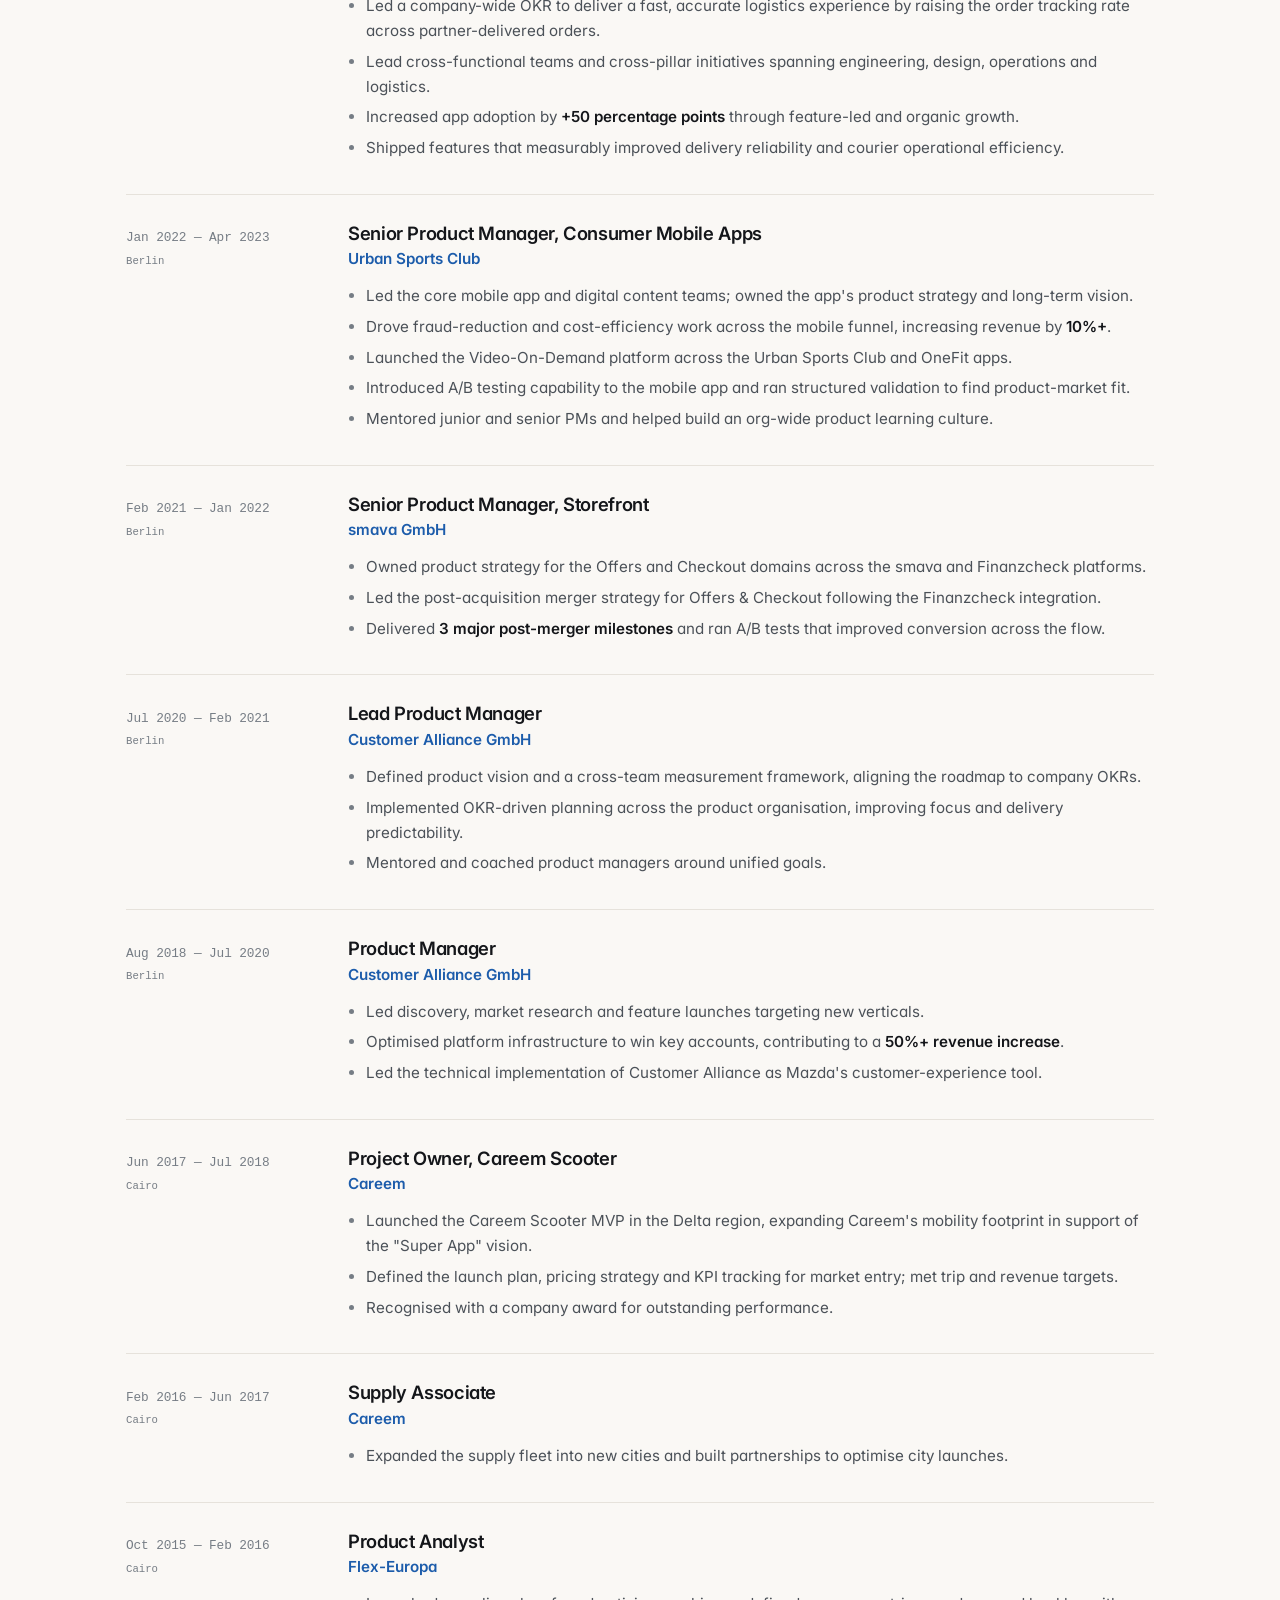
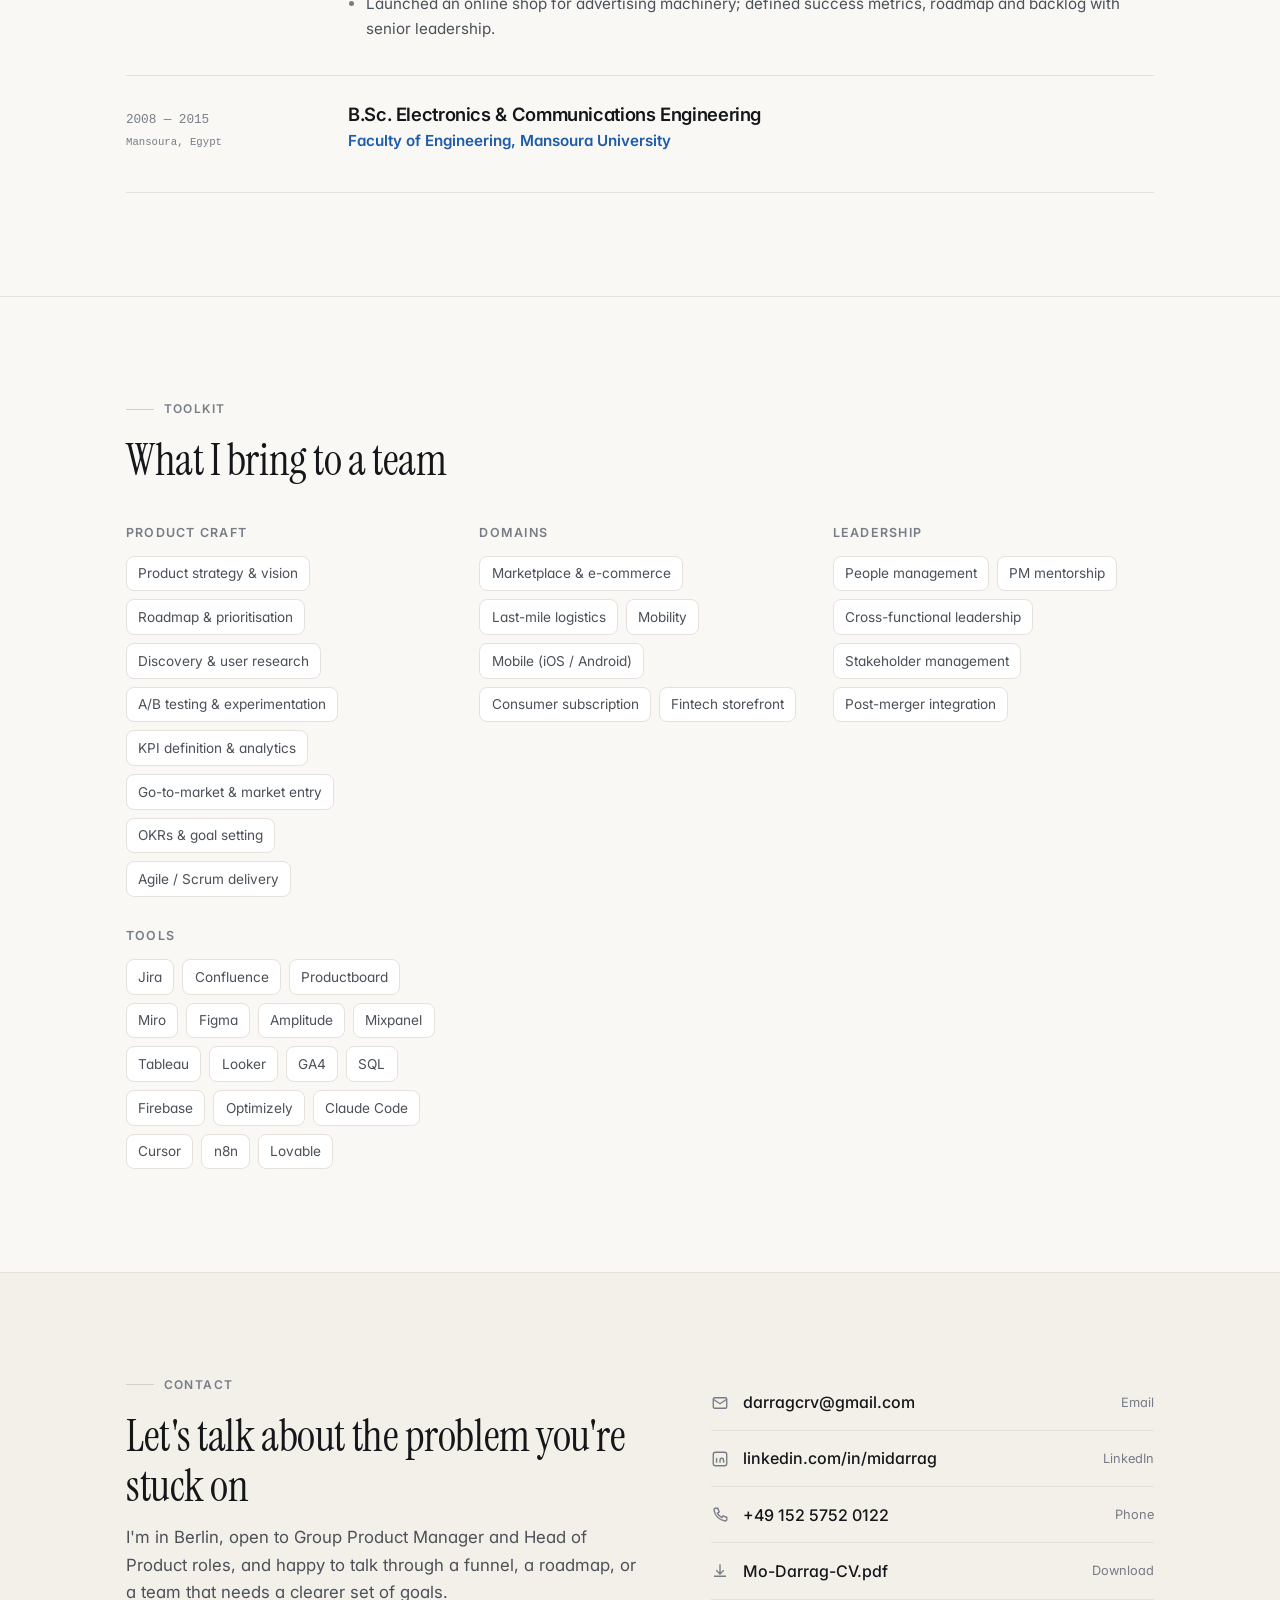
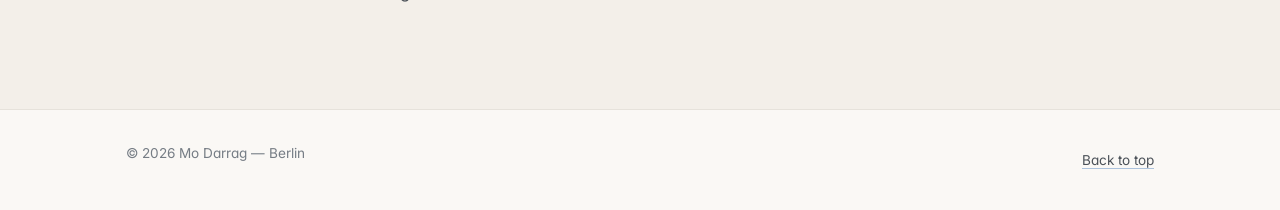
==== commit a68874ab: "Enlarge the name in the header and reword the availability chip The name now scales from 1.4rem to 1" ====
--- a/index.html
+++ b/index.html
@@ -63,7 +63,7 @@
   <section class="hero">
     <div class="wrap hero__grid">
       <div>
-        <p class="status">Open to Group PM &amp; Head of Product roles</p>
+        <p class="status">Open to product management leadership roles</p>
         <h1>Product leader who<br>ships from <em>evidence</em>,<br>not opinion.</h1>
         <p class="hero__lede">
           I'm Mo — a product leader in Berlin with <strong>9+ years</strong> building mobile and
@@ -126,6 +126,16 @@
   <div class="companies">
     <div class="wrap companies__inner">
       <p class="companies__label">Product at</p>
+
+      <!-- To show a real logo: put the file in assets/logos/, then replace that
+           company's line below with an <img>, keeping the wrapping <span>:
+
+           <span class="companies__item"><img class="companies__logo"
+             src="assets/logos/smava.svg" alt="smava" style="--logo-h:22px"></span>
+
+           Swap one at a time — the rest stay as wordmarks and the row still
+           reads correctly. Details in assets/logos/README.md. -->
+
       <span class="companies__item">Just Eat Takeaway</span>
       <span class="companies__item">Urban Sports Club</span>
       <span class="companies__item">smava</span>
--- a/assets/css/site.css
+++ b/assets/css/site.css
@@ -168,7 +168,7 @@
 .wrap--narrow { max-width: 900px; }
 
 section { padding-block: clamp(3.5rem, 8vw, 6.5rem); }
-section[id] { scroll-margin-top: 80px; }
+section[id] { scroll-margin-top: 88px; }
 
 .rule { border: 0; border-top: 1px solid var(--line); margin: 0; }
 
@@ -222,15 +222,18 @@
   display: flex;
   align-items: center;
   gap: 1.25rem;
-  min-height: 64px;
+  min-height: 72px;
 }
 
 .brand {
   font-family: var(--font-display);
-  font-size: 1.25rem;
+  /* Scales with the viewport so it reads large on desktop without
+     crowding the nav on a narrow screen. */
+  font-size: clamp(1.4rem, 1.15rem + .9vw, 1.75rem);
+  line-height: 1;
   color: var(--ink);
   text-decoration: none;
-  letter-spacing: -.01em;
+  letter-spacing: -.015em;
   white-space: nowrap;
 }
 .brand span { color: var(--ink-3); }
@@ -440,18 +443,55 @@
   font-weight: 600;
   margin-right: .5rem;
 }
+/* Each item holds a logo image; if the file is missing the script swaps in
+   the company name, which this rule already styles as a wordmark. */
 .companies__item {
   font-family: var(--font-display);
   font-size: 1.15rem;
   color: var(--ink-2);
   white-space: nowrap;
+  display: inline-flex;
+  align-items: center;
+}
+
+/* Logos differ wildly in aspect ratio, so cap both axes and let each one
+   sit at its own optical size via --logo-h rather than a shared height. */
+/* Height is set, not capped: an SVG with only a viewBox has no intrinsic
+   size, and height:auto + max-height collapses it to nothing. Width then
+   follows the aspect ratio, and object-fit letterboxes anything too wide. */
+.companies__logo {
+  height: var(--logo-h, 24px);
+  width: auto;
+  max-width: 132px;
+  object-fit: contain;
+  object-position: left center;
+  opacity: .72;
+  transition: opacity .2s ease, filter .2s ease;
+}
+.companies__item:hover .companies__logo { opacity: 1; }
+
+/* Dark mode: most brand logos are dark-on-transparent, so lift them.
+   A logo that already reads well on dark opts out with class="is-light". */
+:root[data-theme="dark"] .companies__logo:not(.is-light) {
+  filter: brightness(0) invert(1);
+  opacity: .68;
+}
+:root[data-theme="dark"] .companies__item:hover .companies__logo:not(.is-light) { opacity: .95; }
+@media (prefers-color-scheme: dark) {
+  :root:not([data-theme="light"]) .companies__logo:not(.is-light) {
+    filter: brightness(0) invert(1);
+    opacity: .68;
+  }
+  :root:not([data-theme="light"]) .companies__item:hover .companies__logo:not(.is-light) { opacity: .95; }
 }
 
 /* --- Work cards ---------------------------------------------------------- */
 
 .work-grid {
   display: grid;
-  grid-template-columns: repeat(auto-fit, minmax(320px, 1fr));
+  /* min() so the 320px floor can't force a track wider than the viewport
+     on a small phone — a bare minmax(320px, 1fr) overflows at 320px wide. */
+  grid-template-columns: repeat(auto-fit, minmax(min(320px, 100%), 1fr));
   gap: 1.5rem;
   margin-top: 2.5rem;
 }
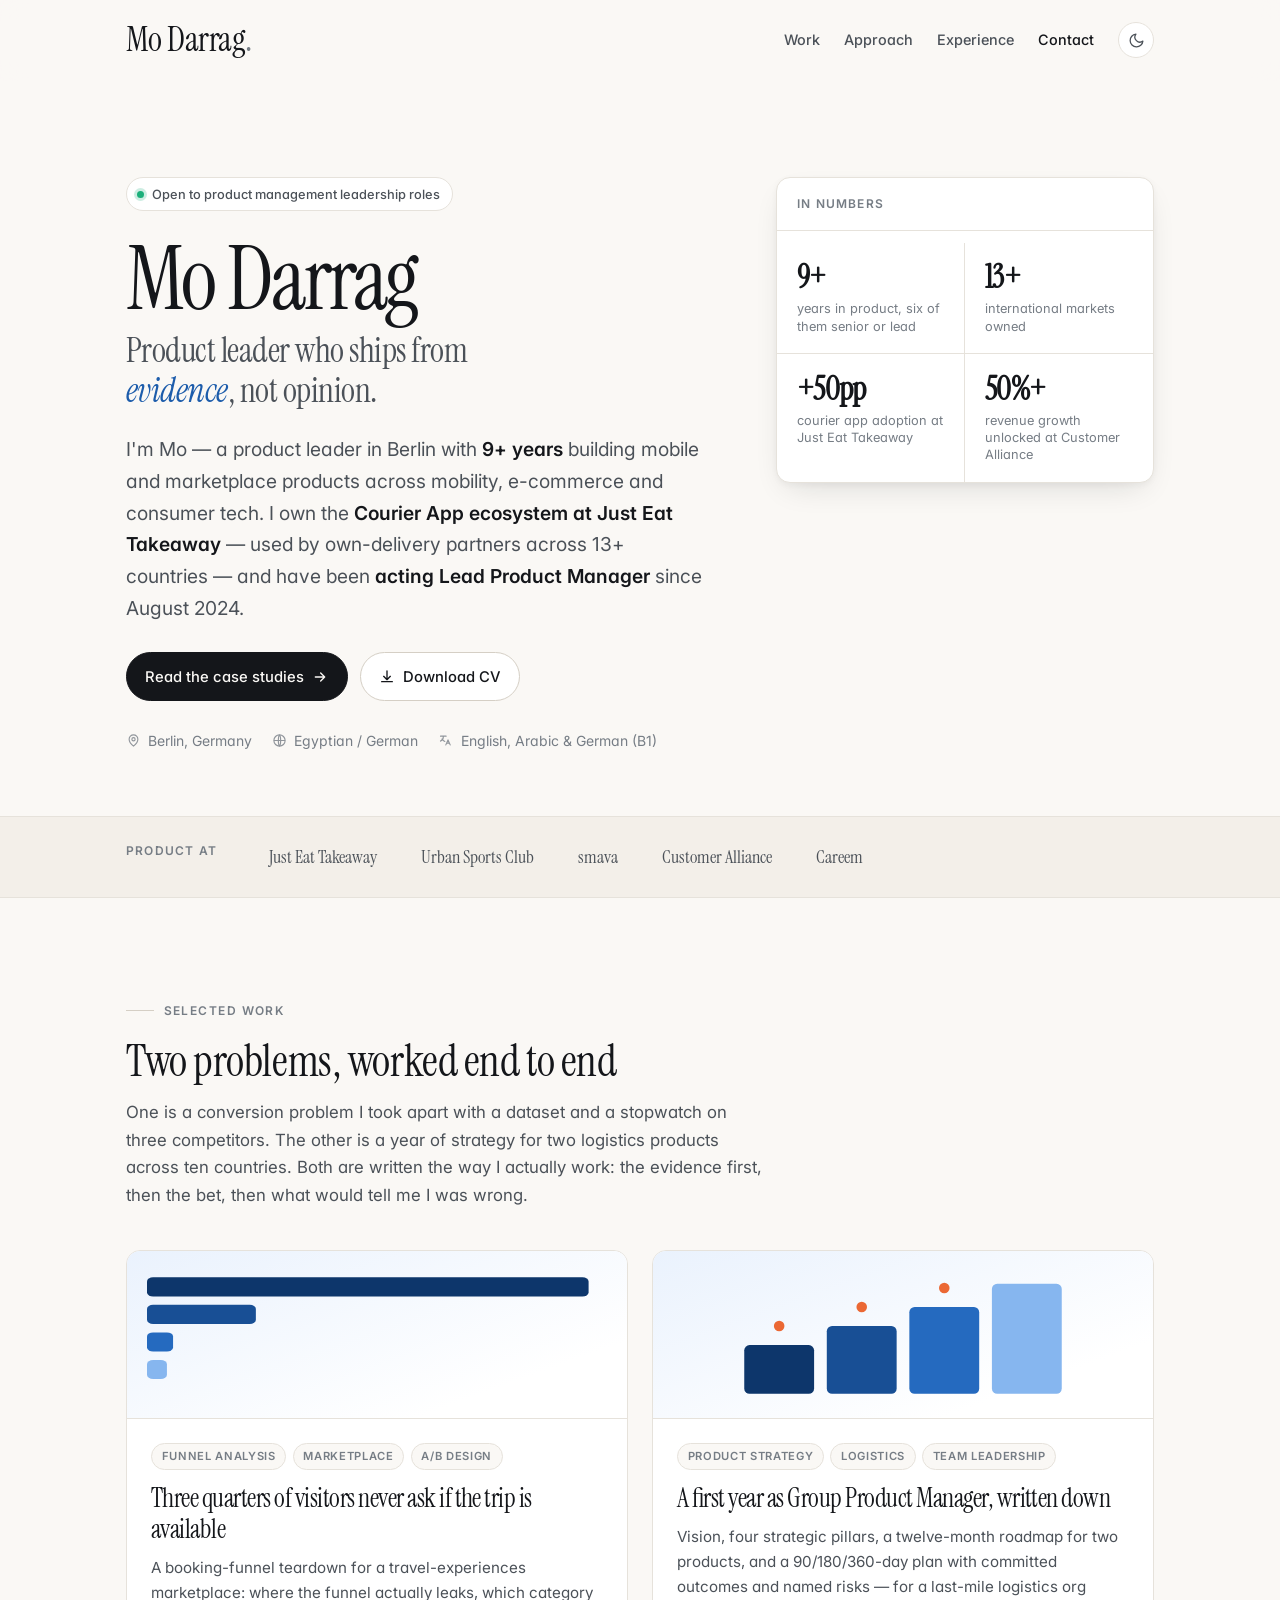
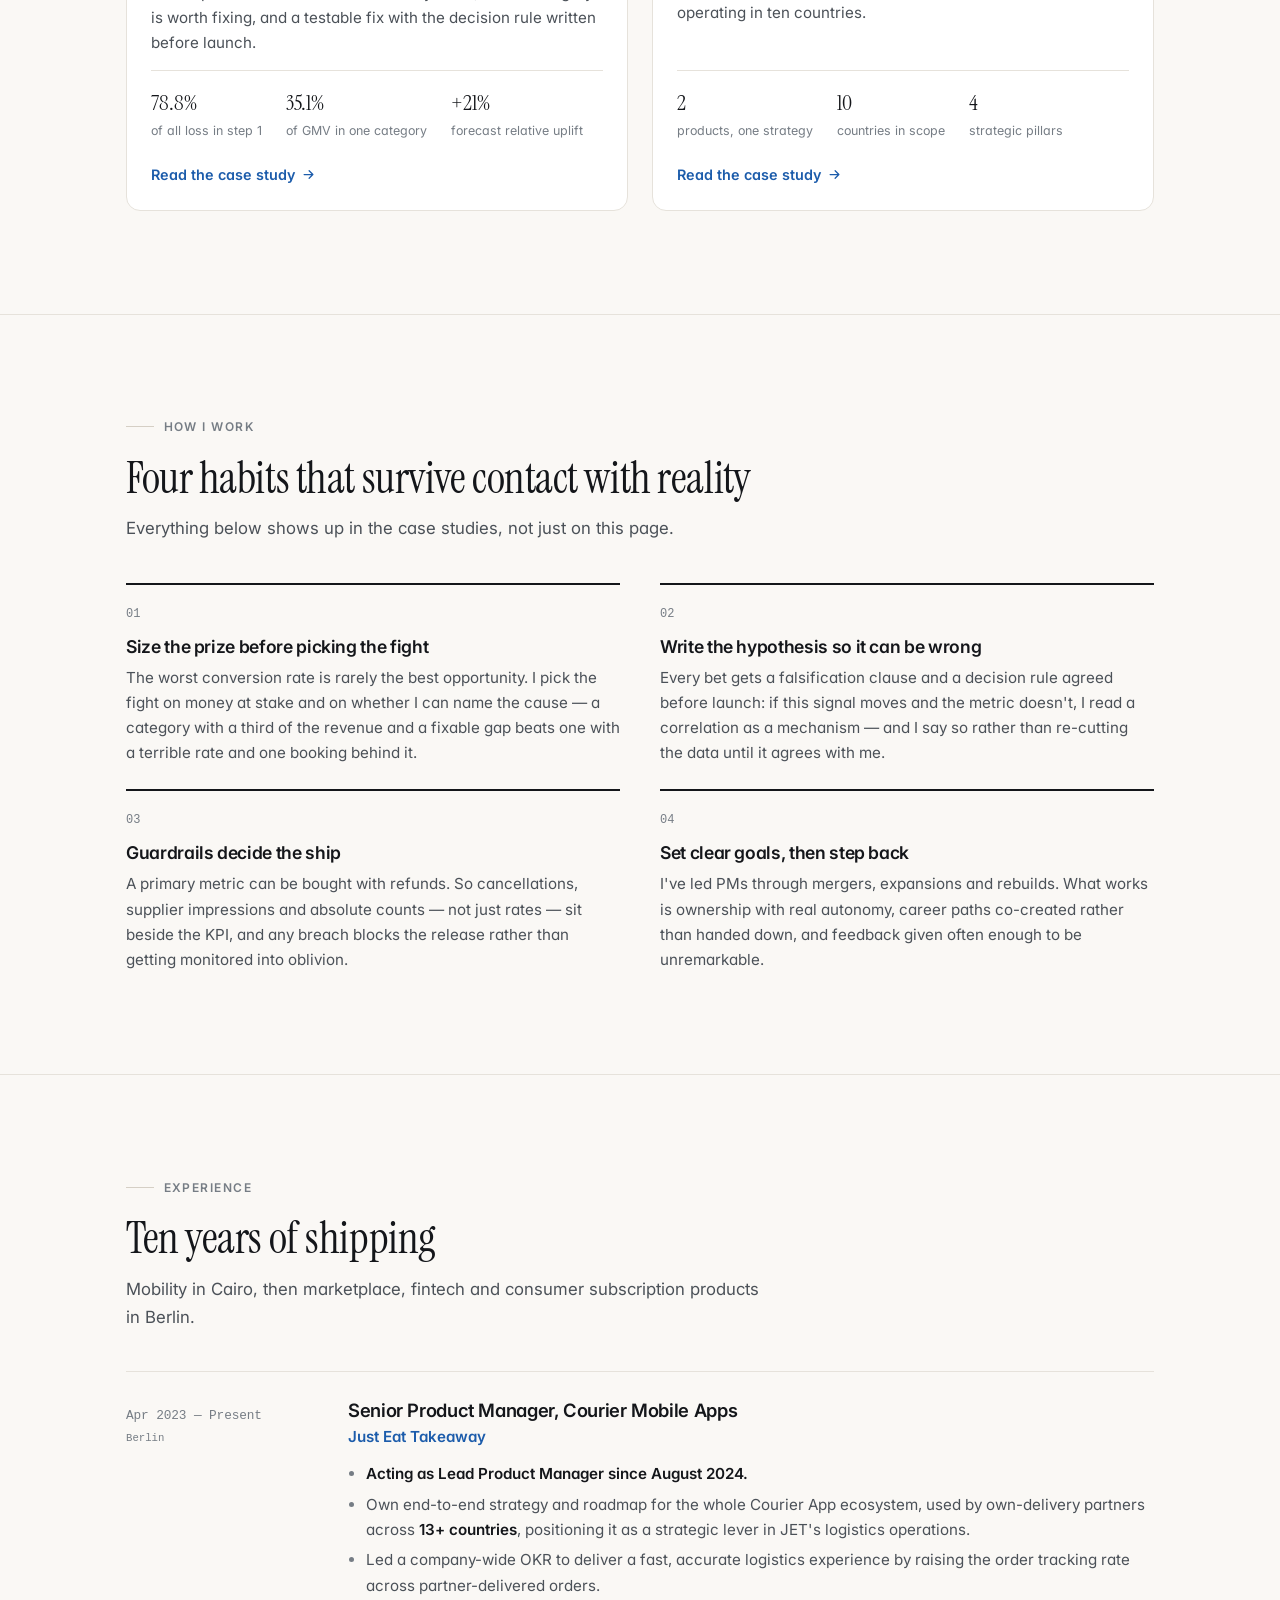
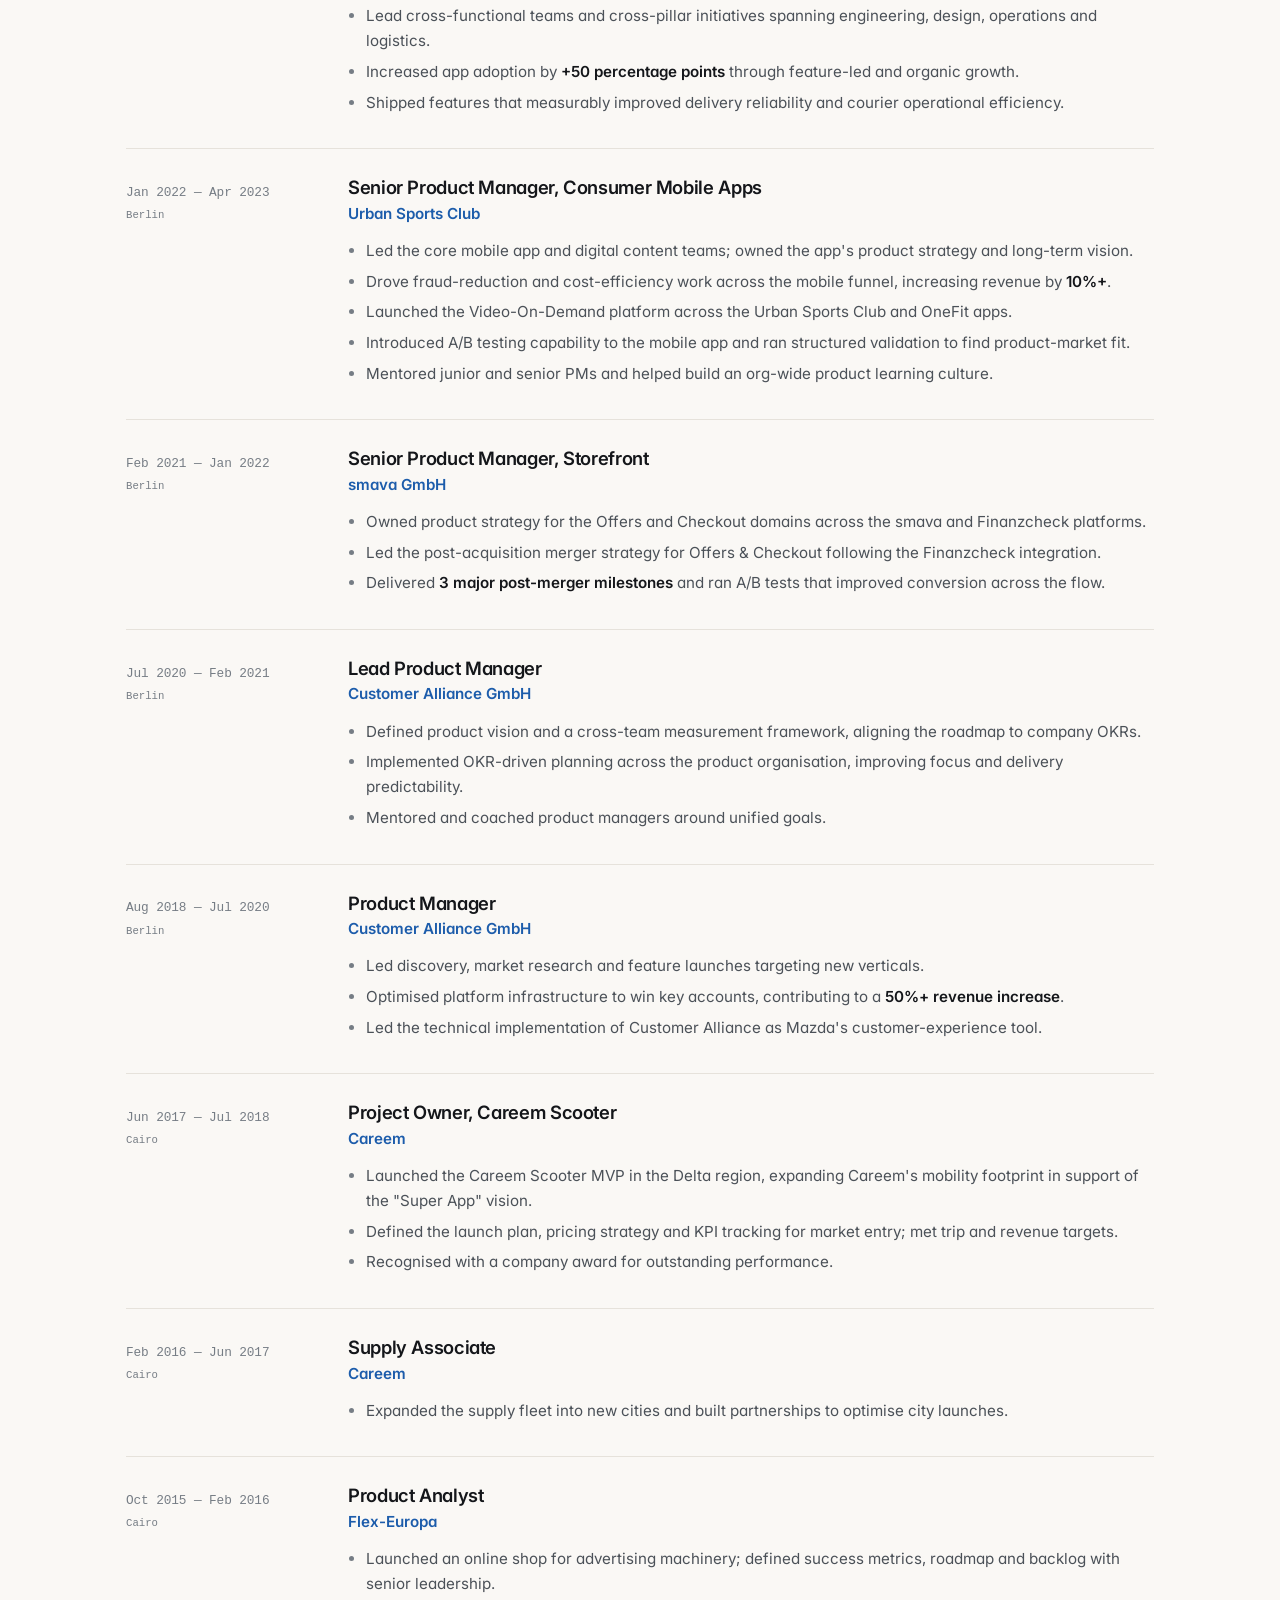
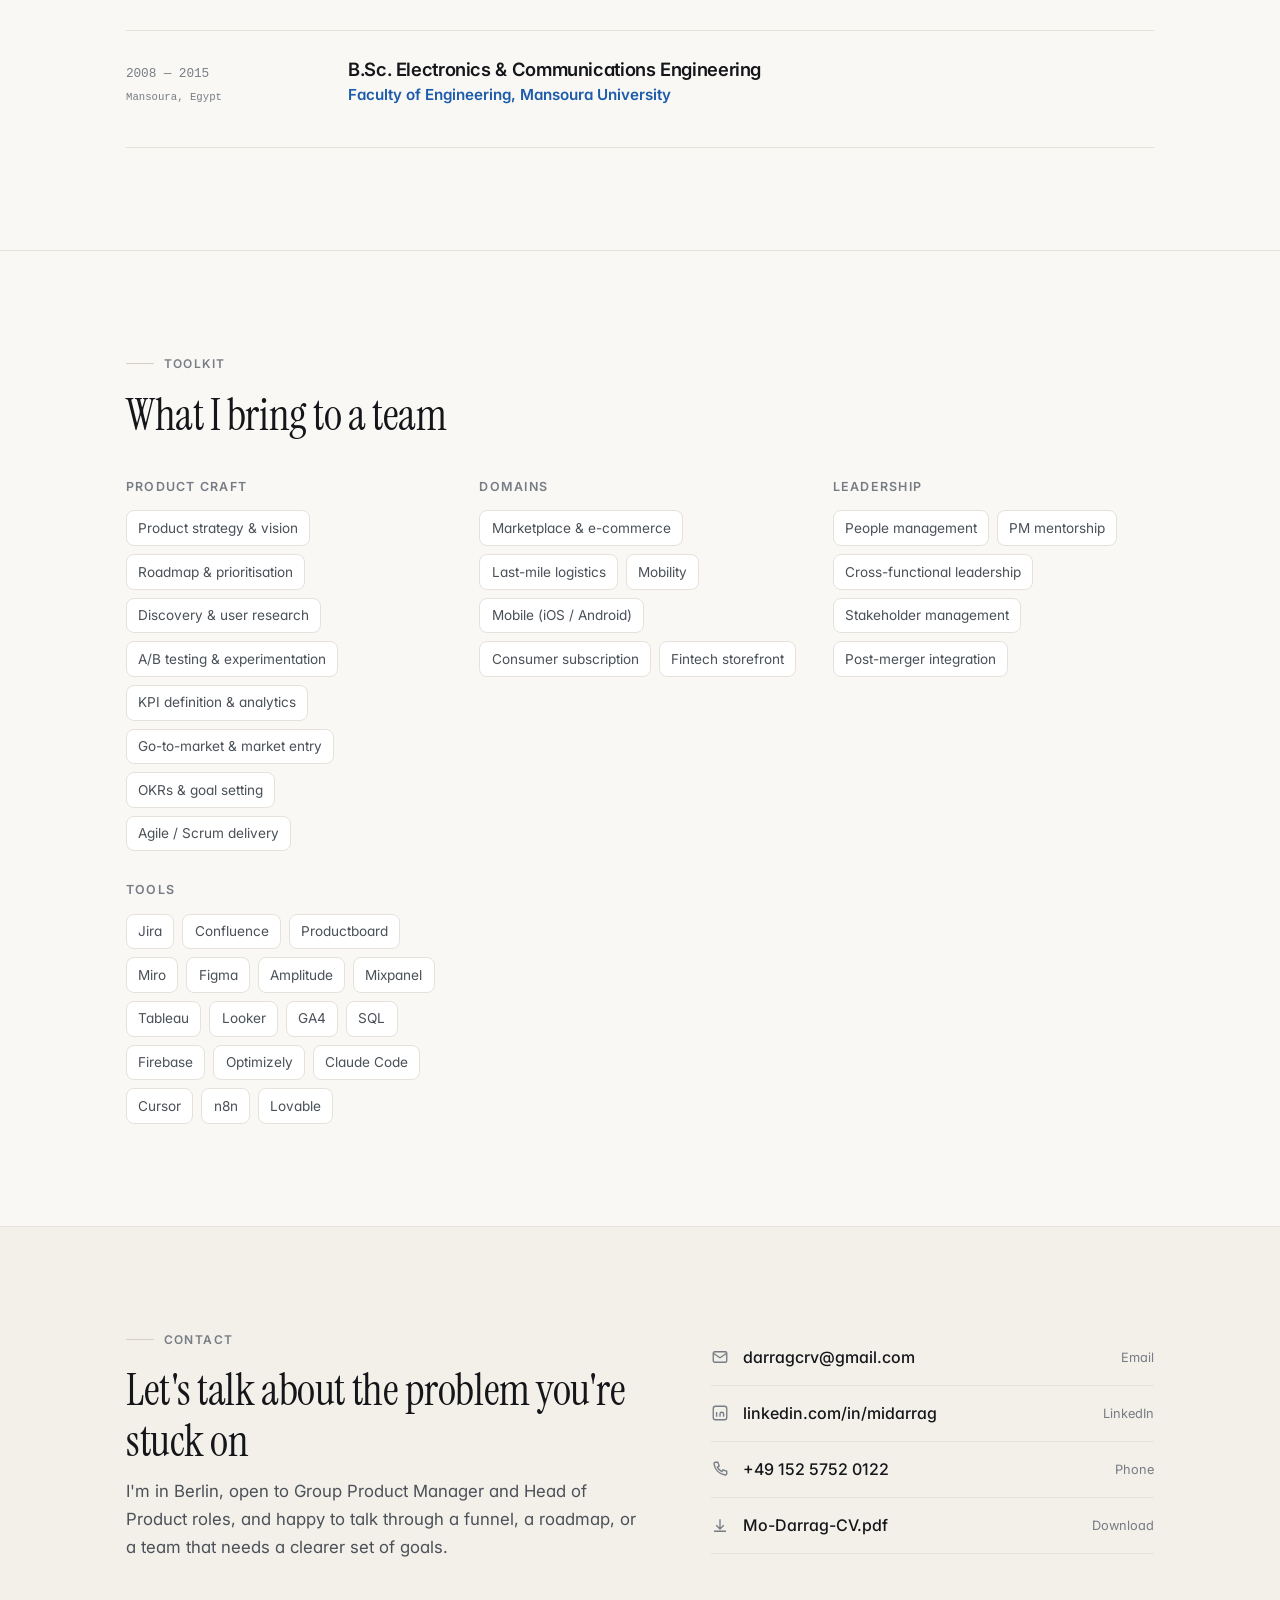
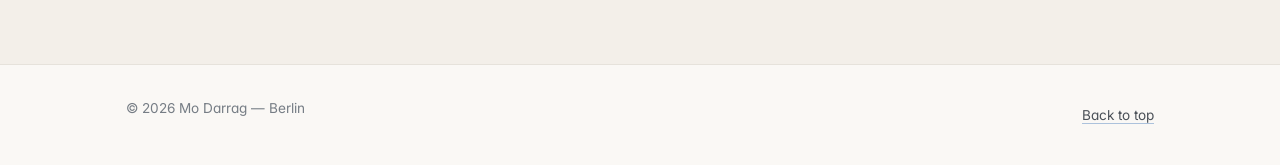
==== commit 7adb1787: "Lead the hero with the name The name is now the page headline at 88px on desktop, scaling to 52px on" ====
--- a/index.html
+++ b/index.html
@@ -64,7 +64,8 @@
     <div class="wrap hero__grid">
       <div>
         <p class="status">Open to product management leadership roles</p>
-        <h1>Product leader who<br>ships from <em>evidence</em>,<br>not opinion.</h1>
+        <h1>Mo Darrag</h1>
+        <p class="hero__tagline">Product leader who ships from <em>evidence</em>, not opinion.</p>
         <p class="hero__lede">
           I'm Mo — a product leader in Berlin with <strong>9+ years</strong> building mobile and
           marketplace products across mobility, e-commerce and consumer tech. I own the
--- a/assets/css/site.css
+++ b/assets/css/site.css
@@ -168,7 +168,7 @@
 .wrap--narrow { max-width: 900px; }
 
 section { padding-block: clamp(3.5rem, 8vw, 6.5rem); }
-section[id] { scroll-margin-top: 88px; }
+section[id] { scroll-margin-top: 96px; }
 
 .rule { border: 0; border-top: 1px solid var(--line); margin: 0; }
 
@@ -222,14 +222,14 @@
   display: flex;
   align-items: center;
   gap: 1.25rem;
-  min-height: 72px;
+  min-height: 80px;
 }
 
 .brand {
   font-family: var(--font-display);
-  /* Scales with the viewport so it reads large on desktop without
-     crowding the nav on a narrow screen. */
-  font-size: clamp(1.4rem, 1.15rem + .9vw, 1.75rem);
+  /* Grows on desktop where there is room; the low floor keeps it off the
+     nav on a small phone, where the header is tight. */
+  font-size: clamp(1.4rem, .9rem + 1.8vw, 2.1rem);
   line-height: 1;
   color: var(--ink);
   text-decoration: none;
@@ -348,15 +348,28 @@
   box-shadow: 0 0 0 3px color-mix(in srgb, #1baf7a 22%, transparent);
 }
 
+/* The name is the headline. Size alone carries the hierarchy down to the
+   tagline and the lede, so all three can stay in the same ink family. */
 .hero h1 {
   font-family: var(--font-display);
   font-weight: 400;
-  font-size: clamp(2.6rem, 7.5vw, 4.75rem);
-  line-height: 1.02;
-  letter-spacing: -.025em;
-  margin-bottom: 1.25rem;
-}
-.hero h1 em {
+  font-size: clamp(3.25rem, 8.5vw, 5.5rem);
+  line-height: 1;
+  letter-spacing: -.03em;
+  margin-bottom: .5rem;
+}
+
+.hero__tagline {
+  font-family: var(--font-display);
+  font-weight: 400;
+  font-size: clamp(1.5rem, 3.4vw, 2.15rem);
+  line-height: 1.15;
+  letter-spacing: -.015em;
+  color: var(--ink-2);
+  max-width: 22ch;
+  margin-bottom: 1.5rem;
+}
+.hero__tagline em {
   font-style: italic;
   color: var(--accent-text);
 }
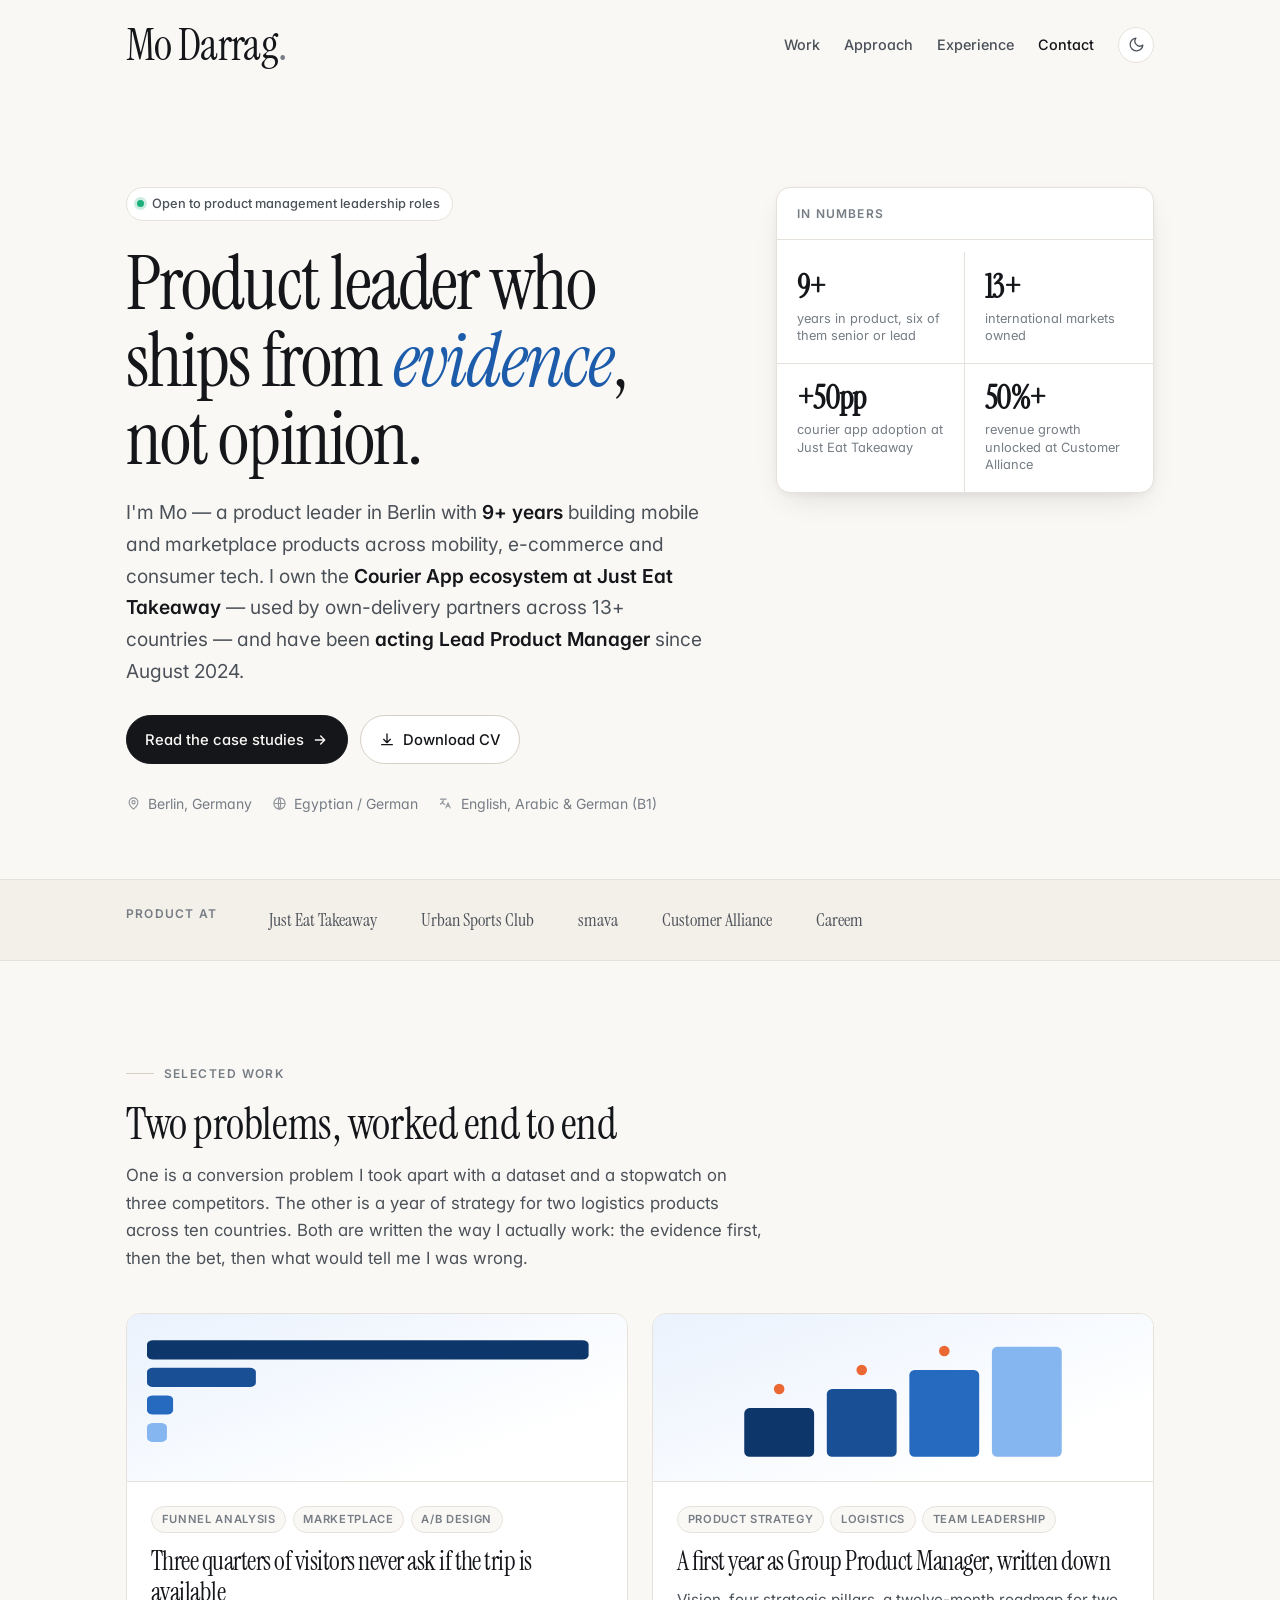
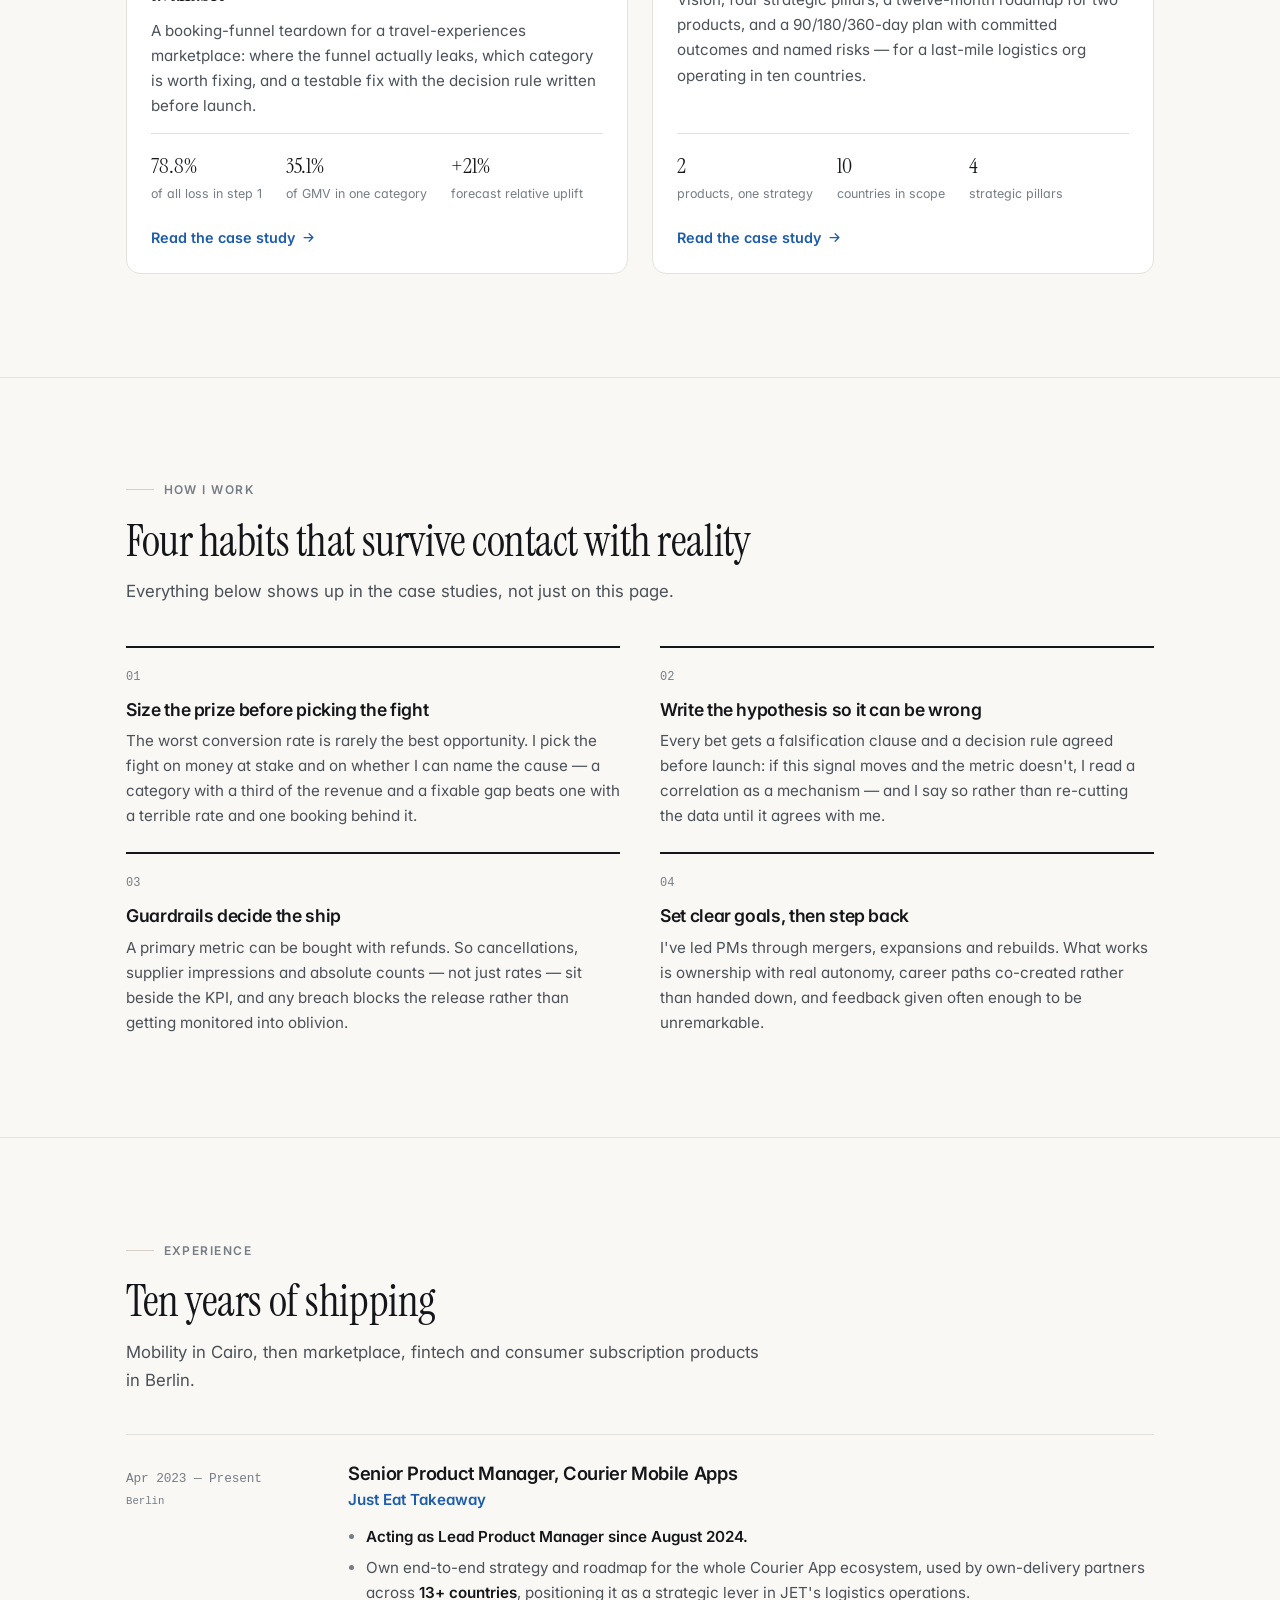
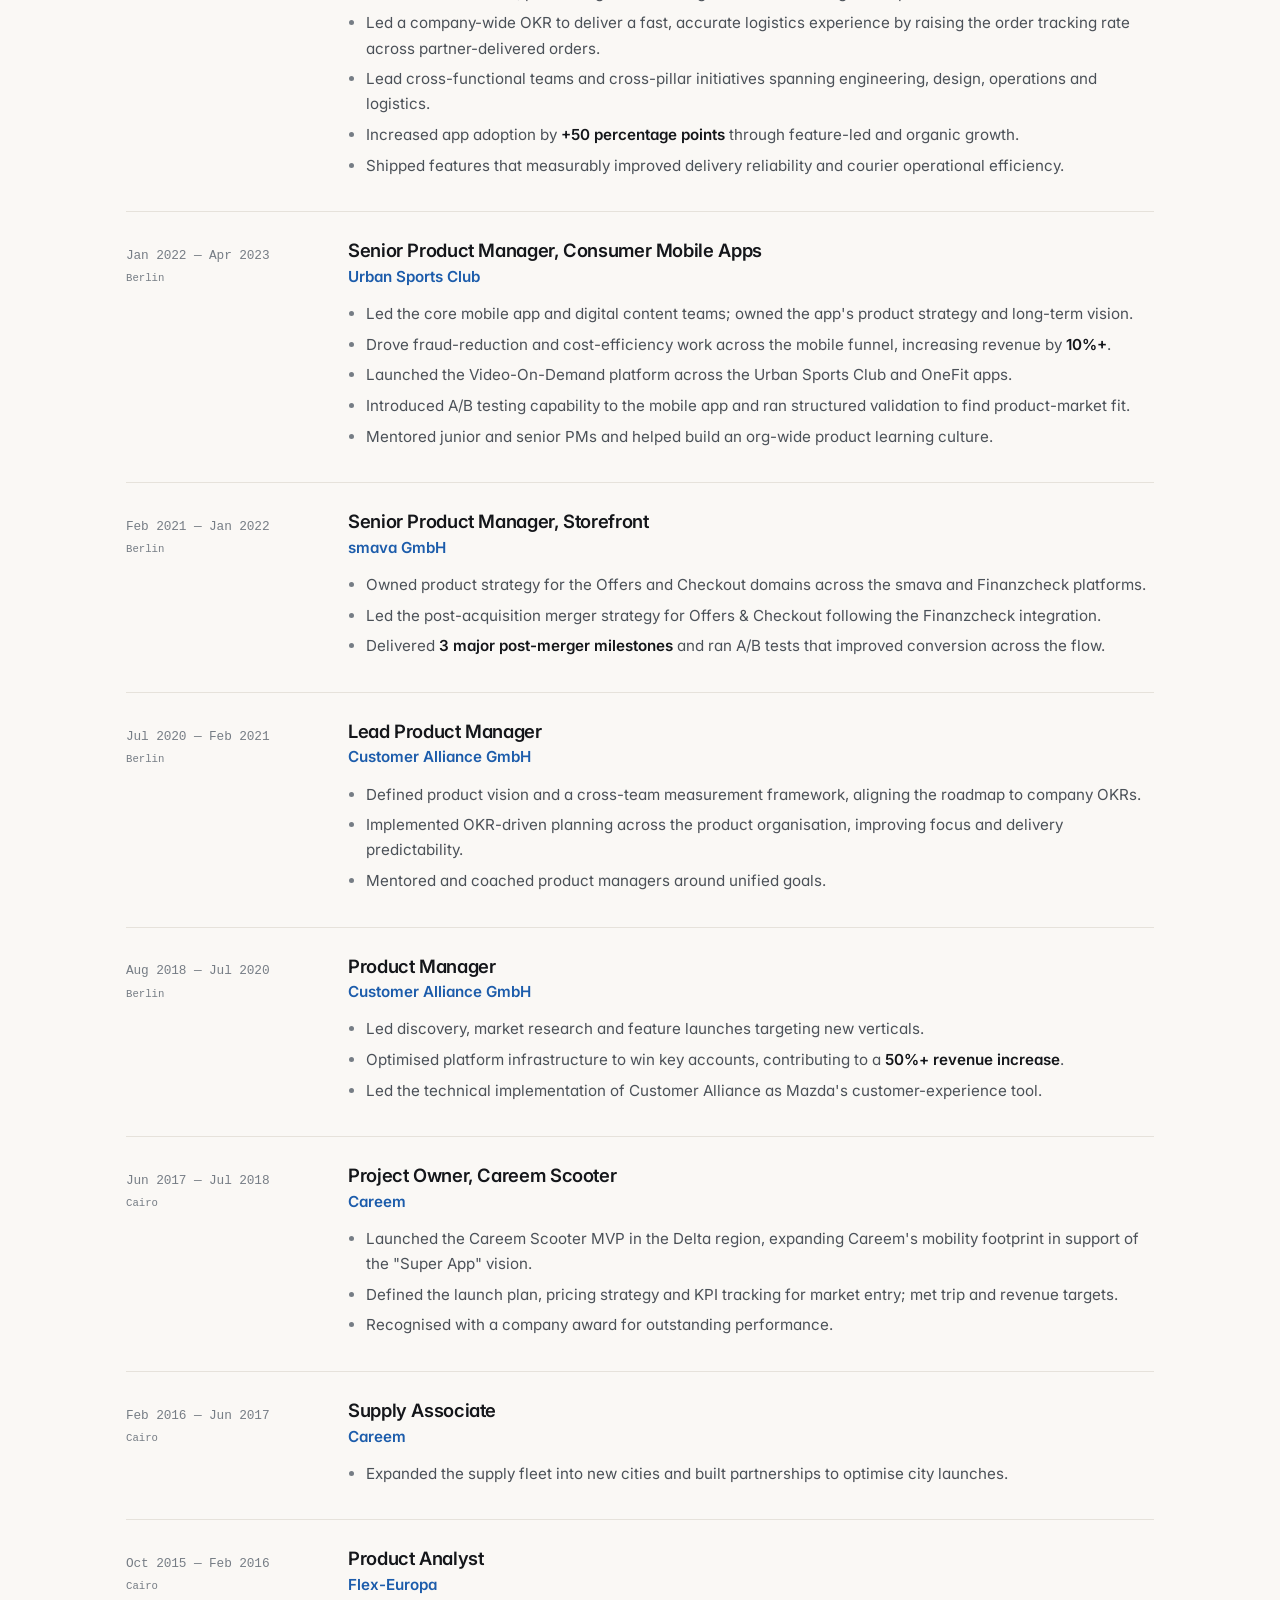
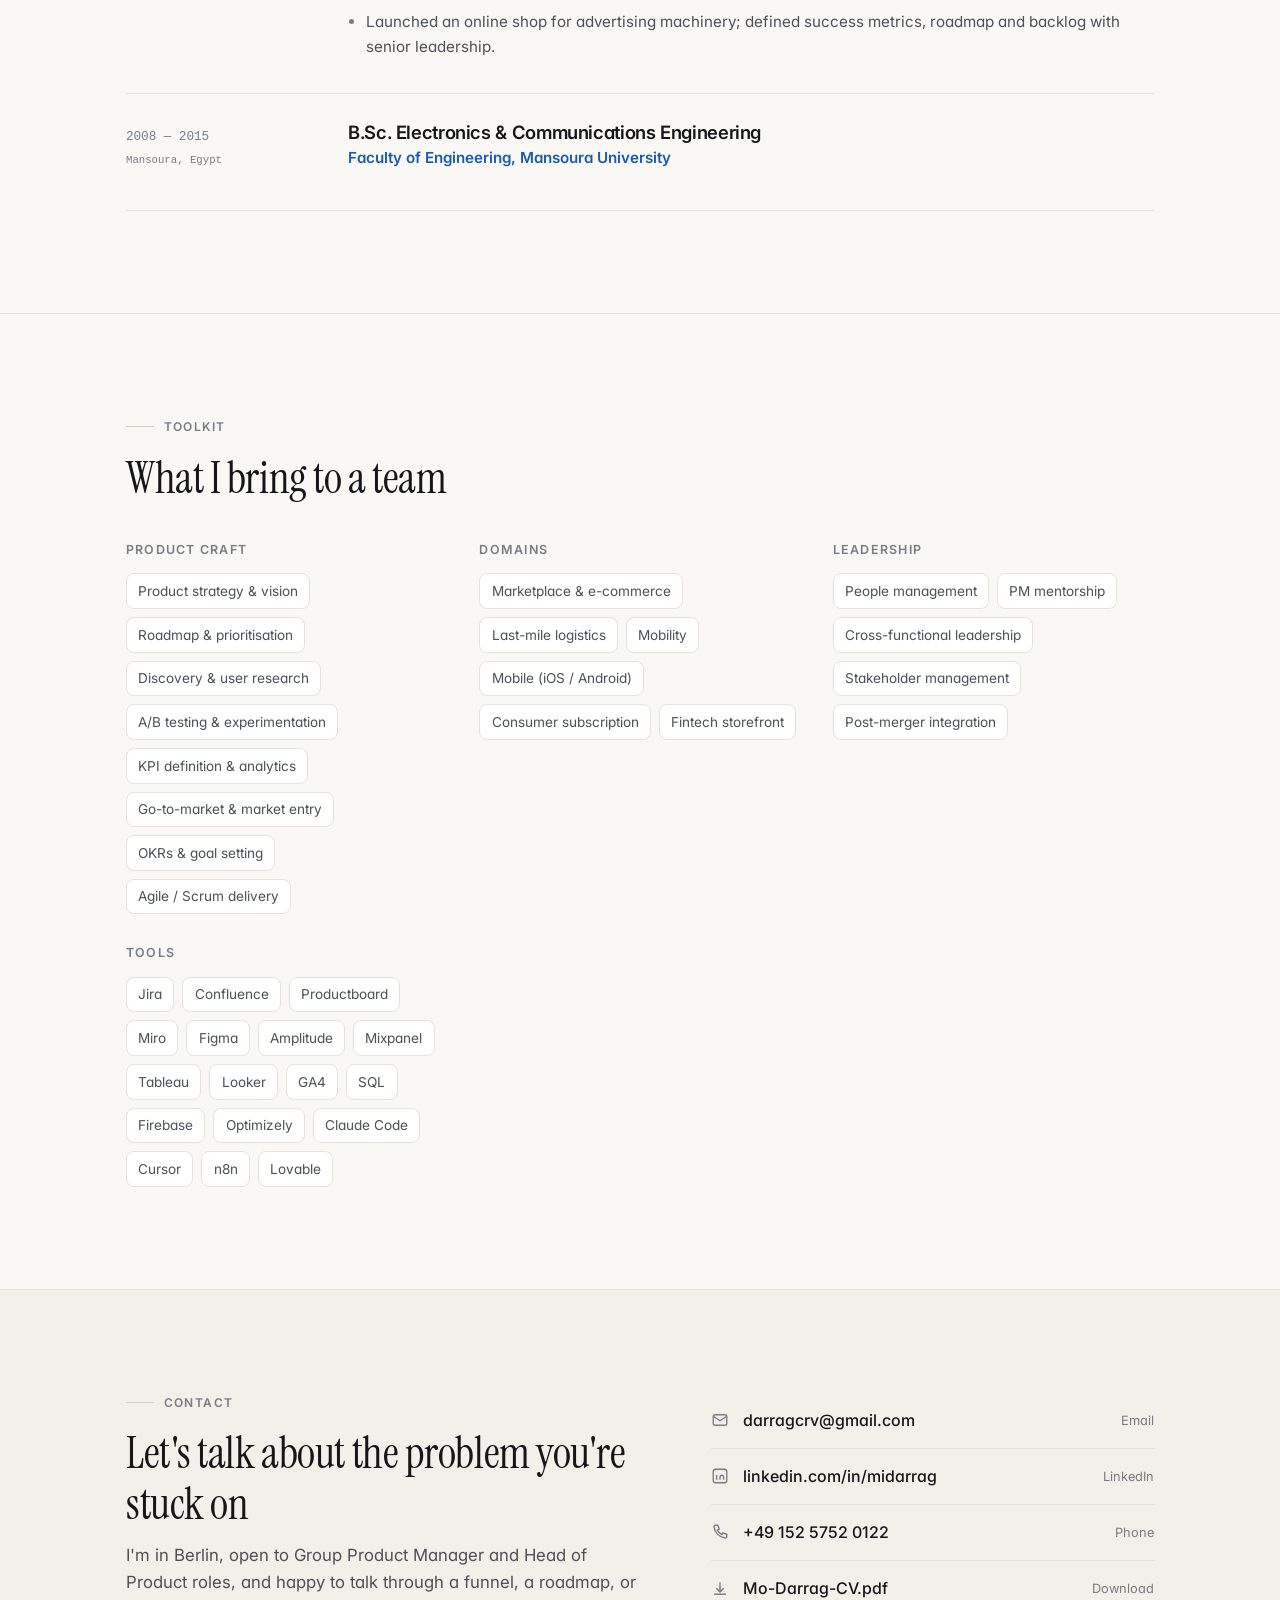
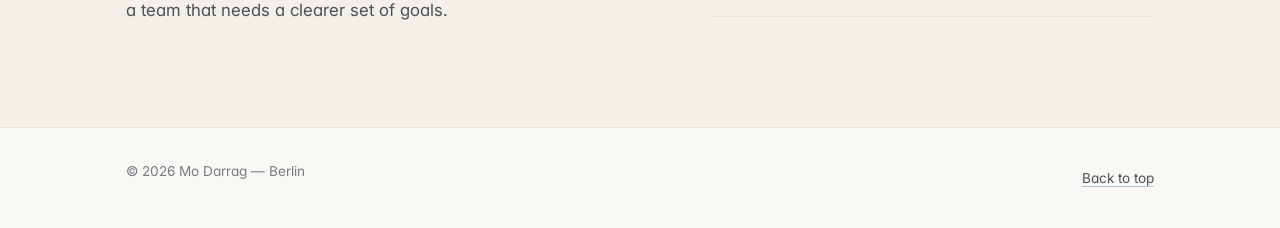
==== commit c68f28ed: "Restore the original hero and make the top header larger instead Reverts the previous commit, which " ====
--- a/index.html
+++ b/index.html
@@ -64,8 +64,7 @@
     <div class="wrap hero__grid">
       <div>
         <p class="status">Open to product management leadership roles</p>
-        <h1>Mo Darrag</h1>
-        <p class="hero__tagline">Product leader who ships from <em>evidence</em>, not opinion.</p>
+        <h1>Product leader who<br>ships from <em>evidence</em>,<br>not opinion.</h1>
         <p class="hero__lede">
           I'm Mo — a product leader in Berlin with <strong>9+ years</strong> building mobile and
           marketplace products across mobility, e-commerce and consumer tech. I own the
--- a/assets/css/site.css
+++ b/assets/css/site.css
@@ -168,7 +168,7 @@
 .wrap--narrow { max-width: 900px; }
 
 section { padding-block: clamp(3.5rem, 8vw, 6.5rem); }
-section[id] { scroll-margin-top: 96px; }
+section[id] { scroll-margin-top: 104px; }
 
 .rule { border: 0; border-top: 1px solid var(--line); margin: 0; }
 
@@ -218,18 +218,21 @@
 }
 .site-header[data-stuck="true"] { border-bottom-color: var(--line); }
 
+/* Height stays constant. The header is sticky and therefore still in normal
+   flow, so shrinking it on scroll pulls every following element upward — a
+   36px jolt the instant you scroll. Not worth it. */
 .site-header__inner {
   display: flex;
   align-items: center;
   gap: 1.25rem;
-  min-height: 80px;
+  min-height: clamp(72px, 7vw, 92px);
 }
 
 .brand {
   font-family: var(--font-display);
-  /* Grows on desktop where there is room; the low floor keeps it off the
-     nav on a small phone, where the header is tight. */
-  font-size: clamp(1.4rem, .9rem + 1.8vw, 2.1rem);
+  /* Large where there is room; the floor is tuned so the name never crowds
+     the nav on a small phone. */
+  font-size: clamp(1.4rem, .55rem + 3.2vw, 2.75rem);
   line-height: 1;
   color: var(--ink);
   text-decoration: none;
@@ -348,28 +351,15 @@
   box-shadow: 0 0 0 3px color-mix(in srgb, #1baf7a 22%, transparent);
 }
 
-/* The name is the headline. Size alone carries the hierarchy down to the
-   tagline and the lede, so all three can stay in the same ink family. */
 .hero h1 {
   font-family: var(--font-display);
   font-weight: 400;
-  font-size: clamp(3.25rem, 8.5vw, 5.5rem);
-  line-height: 1;
-  letter-spacing: -.03em;
-  margin-bottom: .5rem;
-}
-
-.hero__tagline {
-  font-family: var(--font-display);
-  font-weight: 400;
-  font-size: clamp(1.5rem, 3.4vw, 2.15rem);
-  line-height: 1.15;
-  letter-spacing: -.015em;
-  color: var(--ink-2);
-  max-width: 22ch;
-  margin-bottom: 1.5rem;
-}
-.hero__tagline em {
+  font-size: clamp(2.6rem, 7.5vw, 4.75rem);
+  line-height: 1.02;
+  letter-spacing: -.025em;
+  margin-bottom: 1.25rem;
+}
+.hero h1 em {
   font-style: italic;
   color: var(--accent-text);
 }
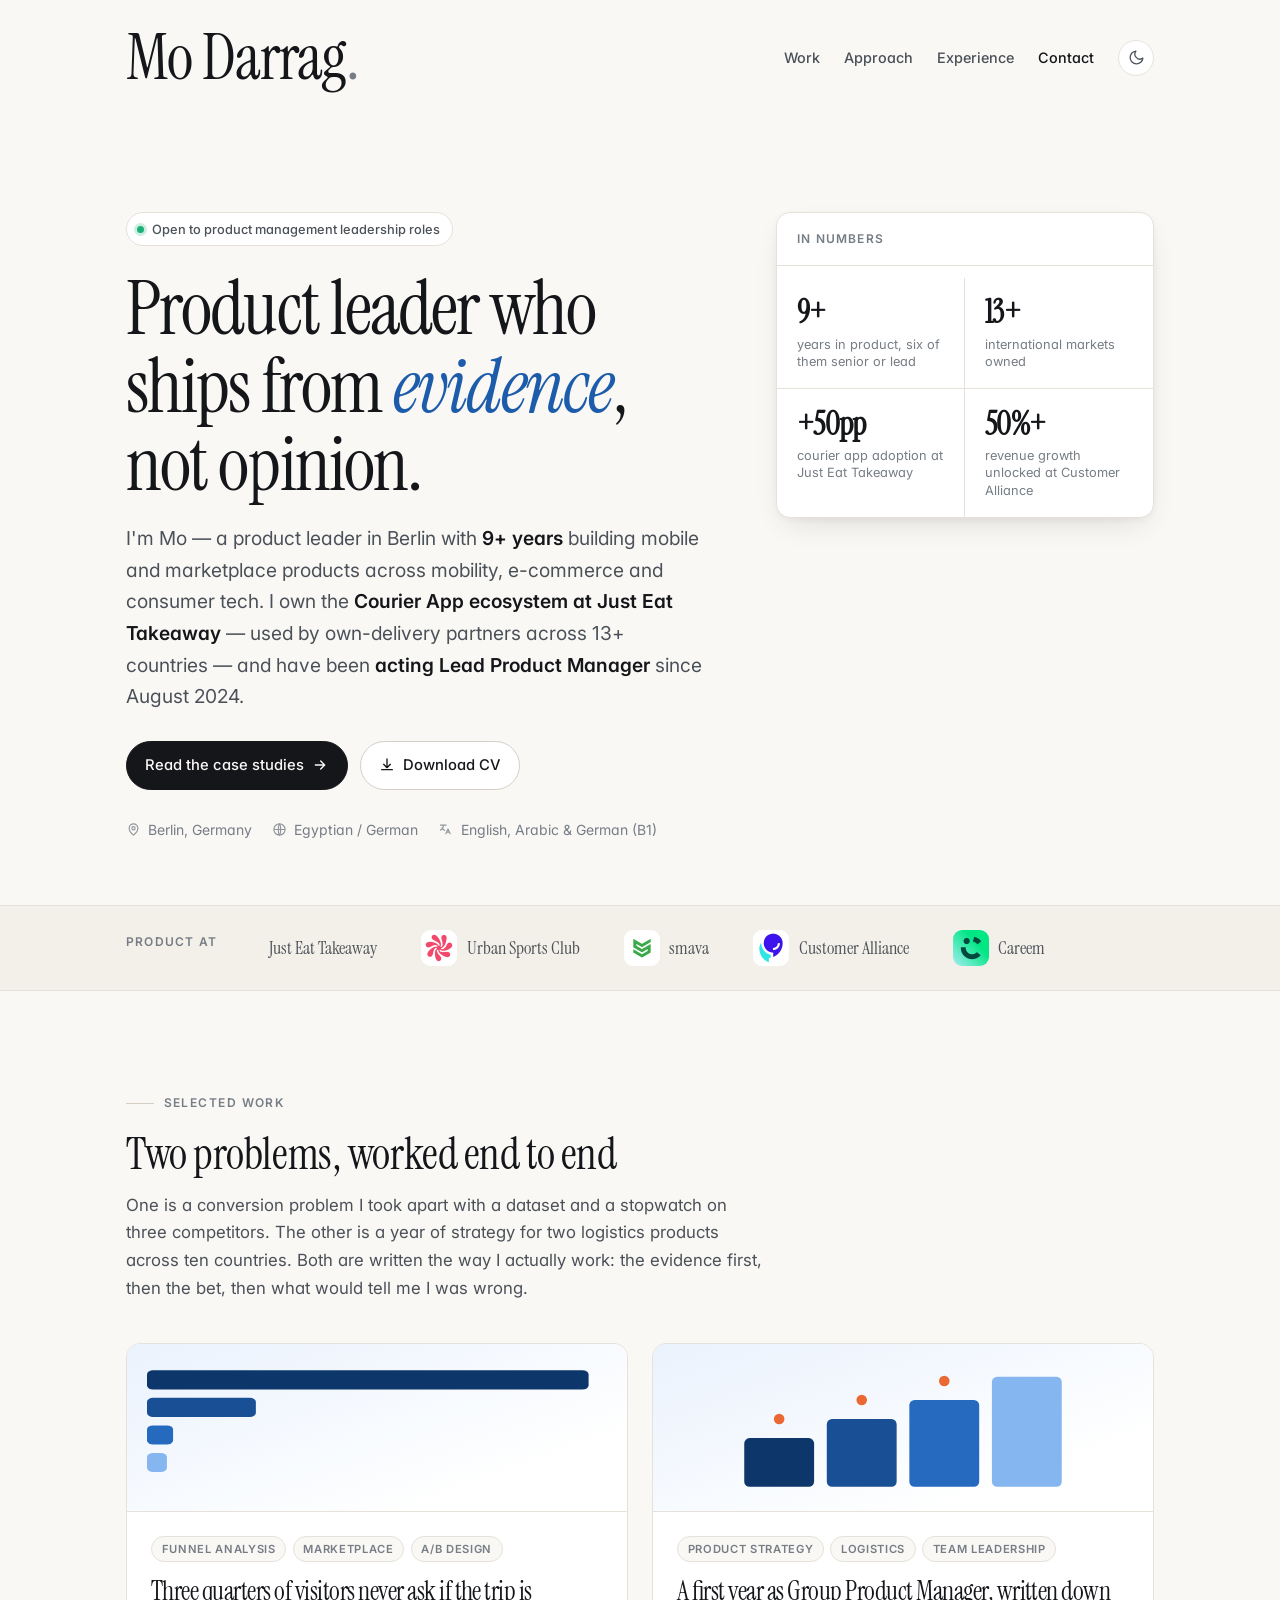
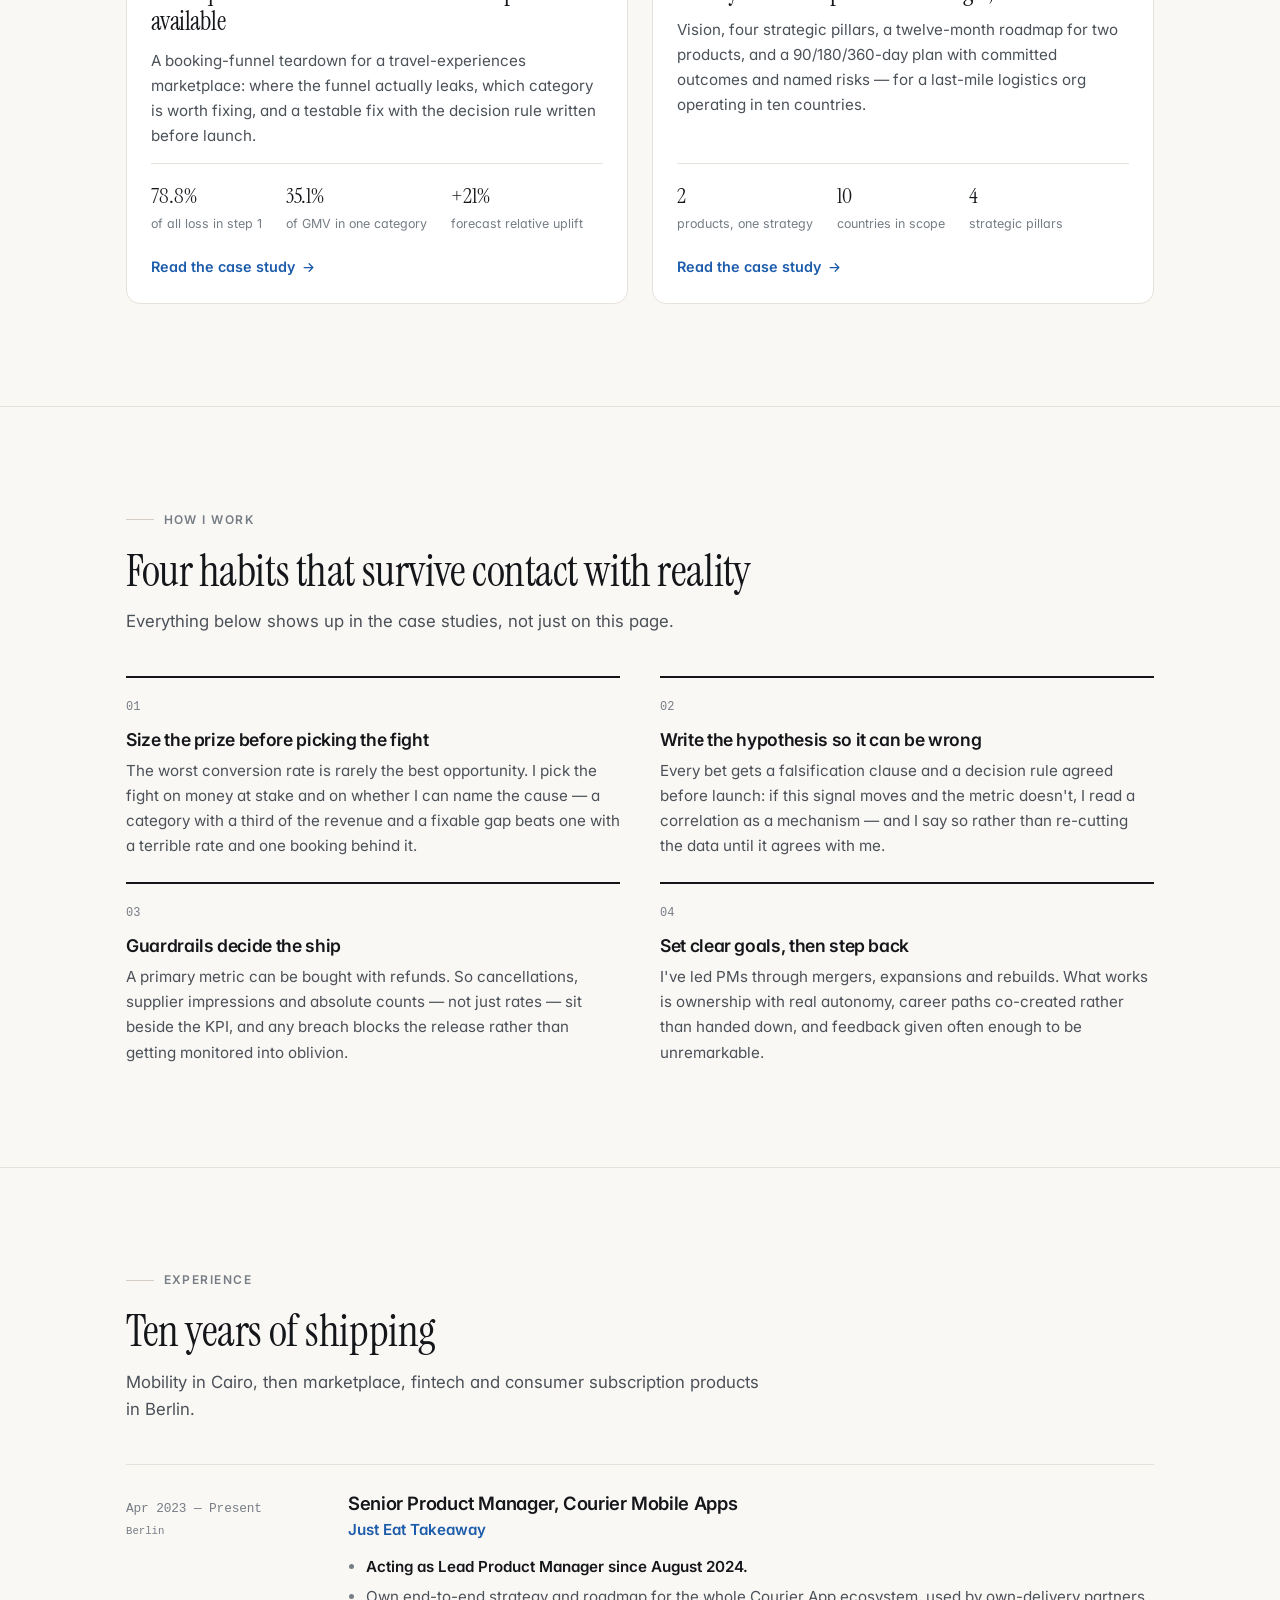
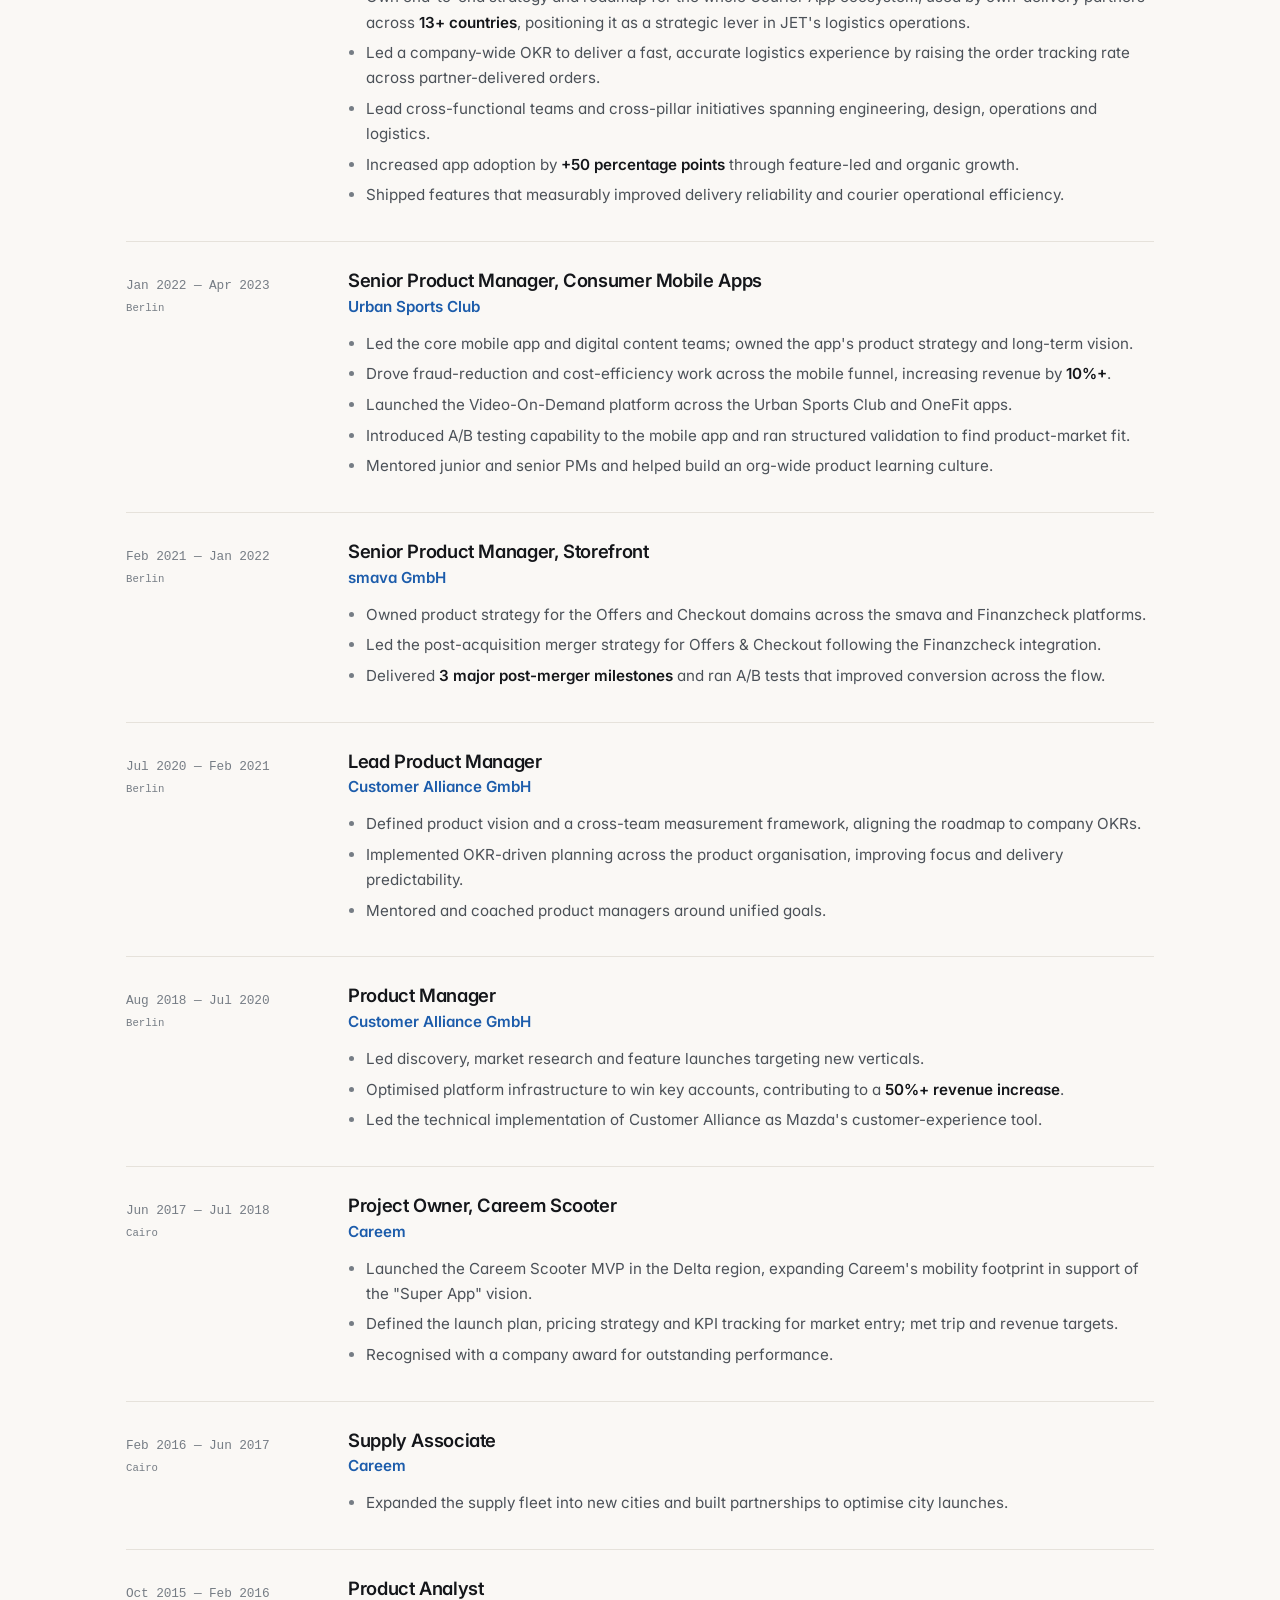
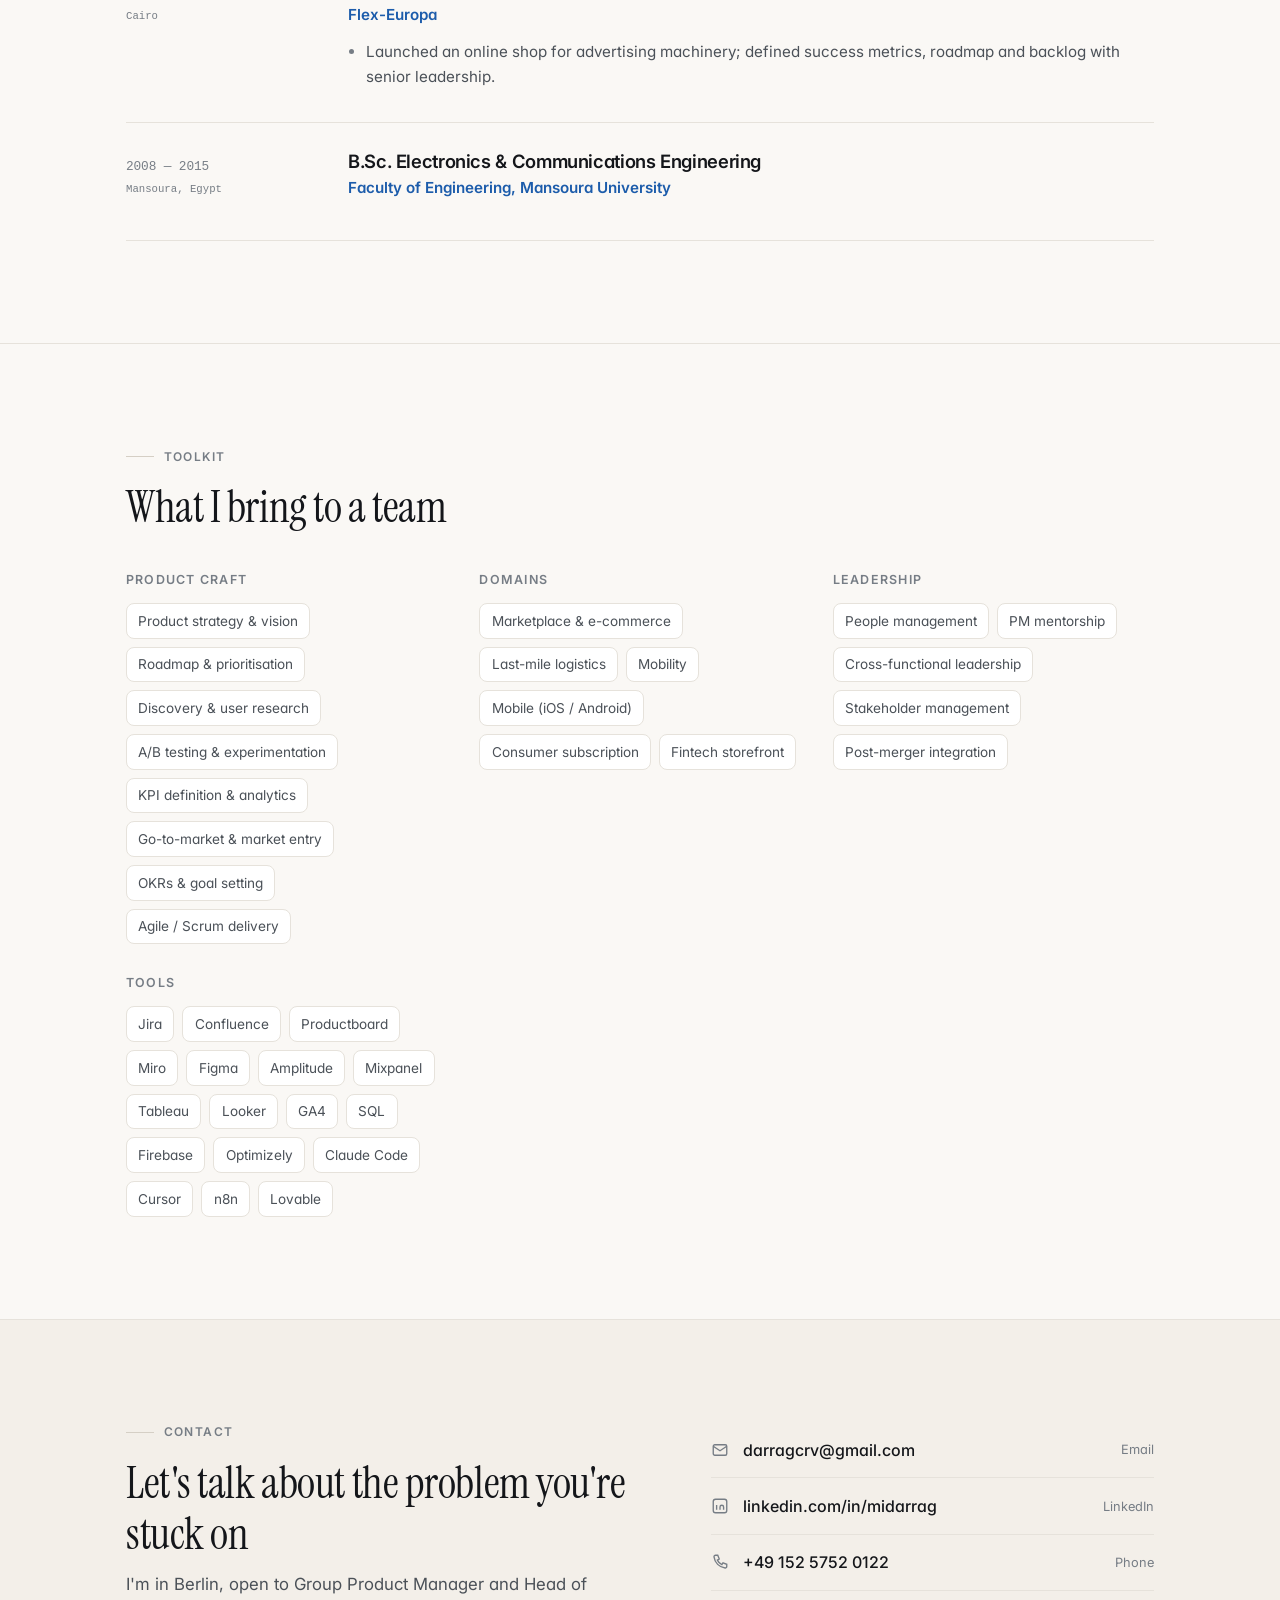
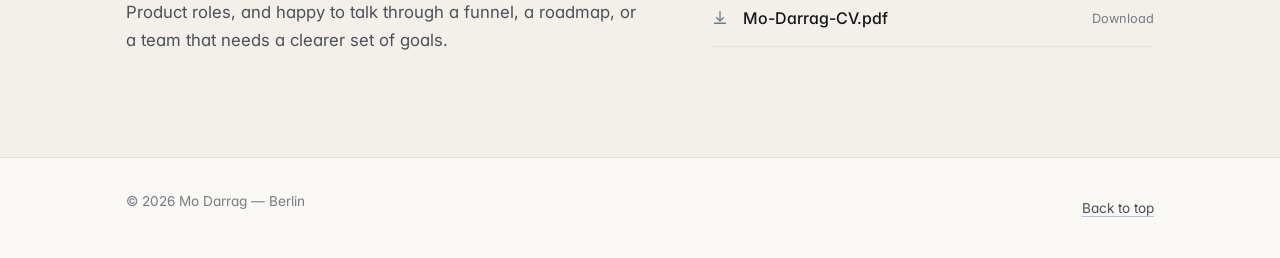
==== commit c5e36bba: "Add the company logos as tiles beside each name The four supplied files were square app-icon marks w" ====
--- a/index.html
+++ b/index.html
@@ -127,20 +127,15 @@
     <div class="wrap companies__inner">
       <p class="companies__label">Product at</p>
 
-      <!-- To show a real logo: put the file in assets/logos/, then replace that
-           company's line below with an <img>, keeping the wrapping <span>:
-
-           <span class="companies__item"><img class="companies__logo"
-             src="assets/logos/smava.svg" alt="smava" style="--logo-h:22px"></span>
-
-           Swap one at a time — the rest stay as wordmarks and the row still
-           reads correctly. Details in assets/logos/README.md. -->
+      <!-- Logo tiles live in assets/logos/. A company without a file simply
+           shows its name — see assets/logos/README.md. The alt is empty
+           because the name sits right beside the mark. -->
 
       <span class="companies__item">Just Eat Takeaway</span>
-      <span class="companies__item">Urban Sports Club</span>
-      <span class="companies__item">smava</span>
-      <span class="companies__item">Customer Alliance</span>
-      <span class="companies__item">Careem</span>
+      <span class="companies__item"><img class="companies__logo" src="assets/logos/urban-sports-club.png" alt="" width="36" height="36" loading="lazy">Urban Sports Club</span>
+      <span class="companies__item"><img class="companies__logo" src="assets/logos/smava.png" alt="" width="36" height="36" loading="lazy">smava</span>
+      <span class="companies__item"><img class="companies__logo" src="assets/logos/customer-alliance.png" alt="" width="36" height="36" loading="lazy">Customer Alliance</span>
+      <span class="companies__item"><img class="companies__logo" src="assets/logos/careem.png" alt="" width="36" height="36" loading="lazy">Careem</span>
     </div>
   </div>
 
--- a/assets/css/site.css
+++ b/assets/css/site.css
@@ -168,7 +168,7 @@
 .wrap--narrow { max-width: 900px; }
 
 section { padding-block: clamp(3.5rem, 8vw, 6.5rem); }
-section[id] { scroll-margin-top: 104px; }
+section[id] { scroll-margin-top: clamp(84px, 9vw + 12px, 132px); }
 
 .rule { border: 0; border-top: 1px solid var(--line); margin: 0; }
 
@@ -225,14 +225,14 @@
   display: flex;
   align-items: center;
   gap: 1.25rem;
-  min-height: clamp(72px, 7vw, 92px);
+  min-height: clamp(72px, 9vw, 120px);
 }
 
 .brand {
   font-family: var(--font-display);
   /* Large where there is room; the floor is tuned so the name never crowds
      the nav on a small phone. */
-  font-size: clamp(1.4rem, .55rem + 3.2vw, 2.75rem);
+  font-size: clamp(1.4rem, .3rem + 4.6vw, 4rem);
   line-height: 1;
   color: var(--ink);
   text-decoration: none;
@@ -446,8 +446,8 @@
   font-weight: 600;
   margin-right: .5rem;
 }
-/* Each item holds a logo image; if the file is missing the script swaps in
-   the company name, which this rule already styles as a wordmark. */
+/* Each company is an optional logo tile plus its name. Where no logo file
+   exists the name alone still reads correctly. */
 .companies__item {
   font-family: var(--font-display);
   font-size: 1.15rem;
@@ -455,37 +455,20 @@
   white-space: nowrap;
   display: inline-flex;
   align-items: center;
-}
-
-/* Logos differ wildly in aspect ratio, so cap both axes and let each one
-   sit at its own optical size via --logo-h rather than a shared height. */
-/* Height is set, not capped: an SVG with only a viewBox has no intrinsic
-   size, and height:auto + max-height collapses it to nothing. Width then
-   follows the aspect ratio, and object-fit letterboxes anything too wide. */
+  gap: .6rem;
+}
+
+/* The supplied marks are square app icons with backgrounds baked in — one is
+   a full-bleed gradient, another has black text on white. So they sit on a
+   constant light tile in both themes rather than being recoloured. */
 .companies__logo {
-  height: var(--logo-h, 24px);
-  width: auto;
-  max-width: 132px;
+  width: 36px;
+  height: 36px;
+  flex: none;
+  border-radius: 9px;
+  background: #fff;
   object-fit: contain;
-  object-position: left center;
-  opacity: .72;
-  transition: opacity .2s ease, filter .2s ease;
-}
-.companies__item:hover .companies__logo { opacity: 1; }
-
-/* Dark mode: most brand logos are dark-on-transparent, so lift them.
-   A logo that already reads well on dark opts out with class="is-light". */
-:root[data-theme="dark"] .companies__logo:not(.is-light) {
-  filter: brightness(0) invert(1);
-  opacity: .68;
-}
-:root[data-theme="dark"] .companies__item:hover .companies__logo:not(.is-light) { opacity: .95; }
-@media (prefers-color-scheme: dark) {
-  :root:not([data-theme="light"]) .companies__logo:not(.is-light) {
-    filter: brightness(0) invert(1);
-    opacity: .68;
-  }
-  :root:not([data-theme="light"]) .companies__item:hover .companies__logo:not(.is-light) { opacity: .95; }
+  box-shadow: inset 0 0 0 1px rgba(20, 22, 26, .07);
 }
 
 /* --- Work cards ---------------------------------------------------------- */
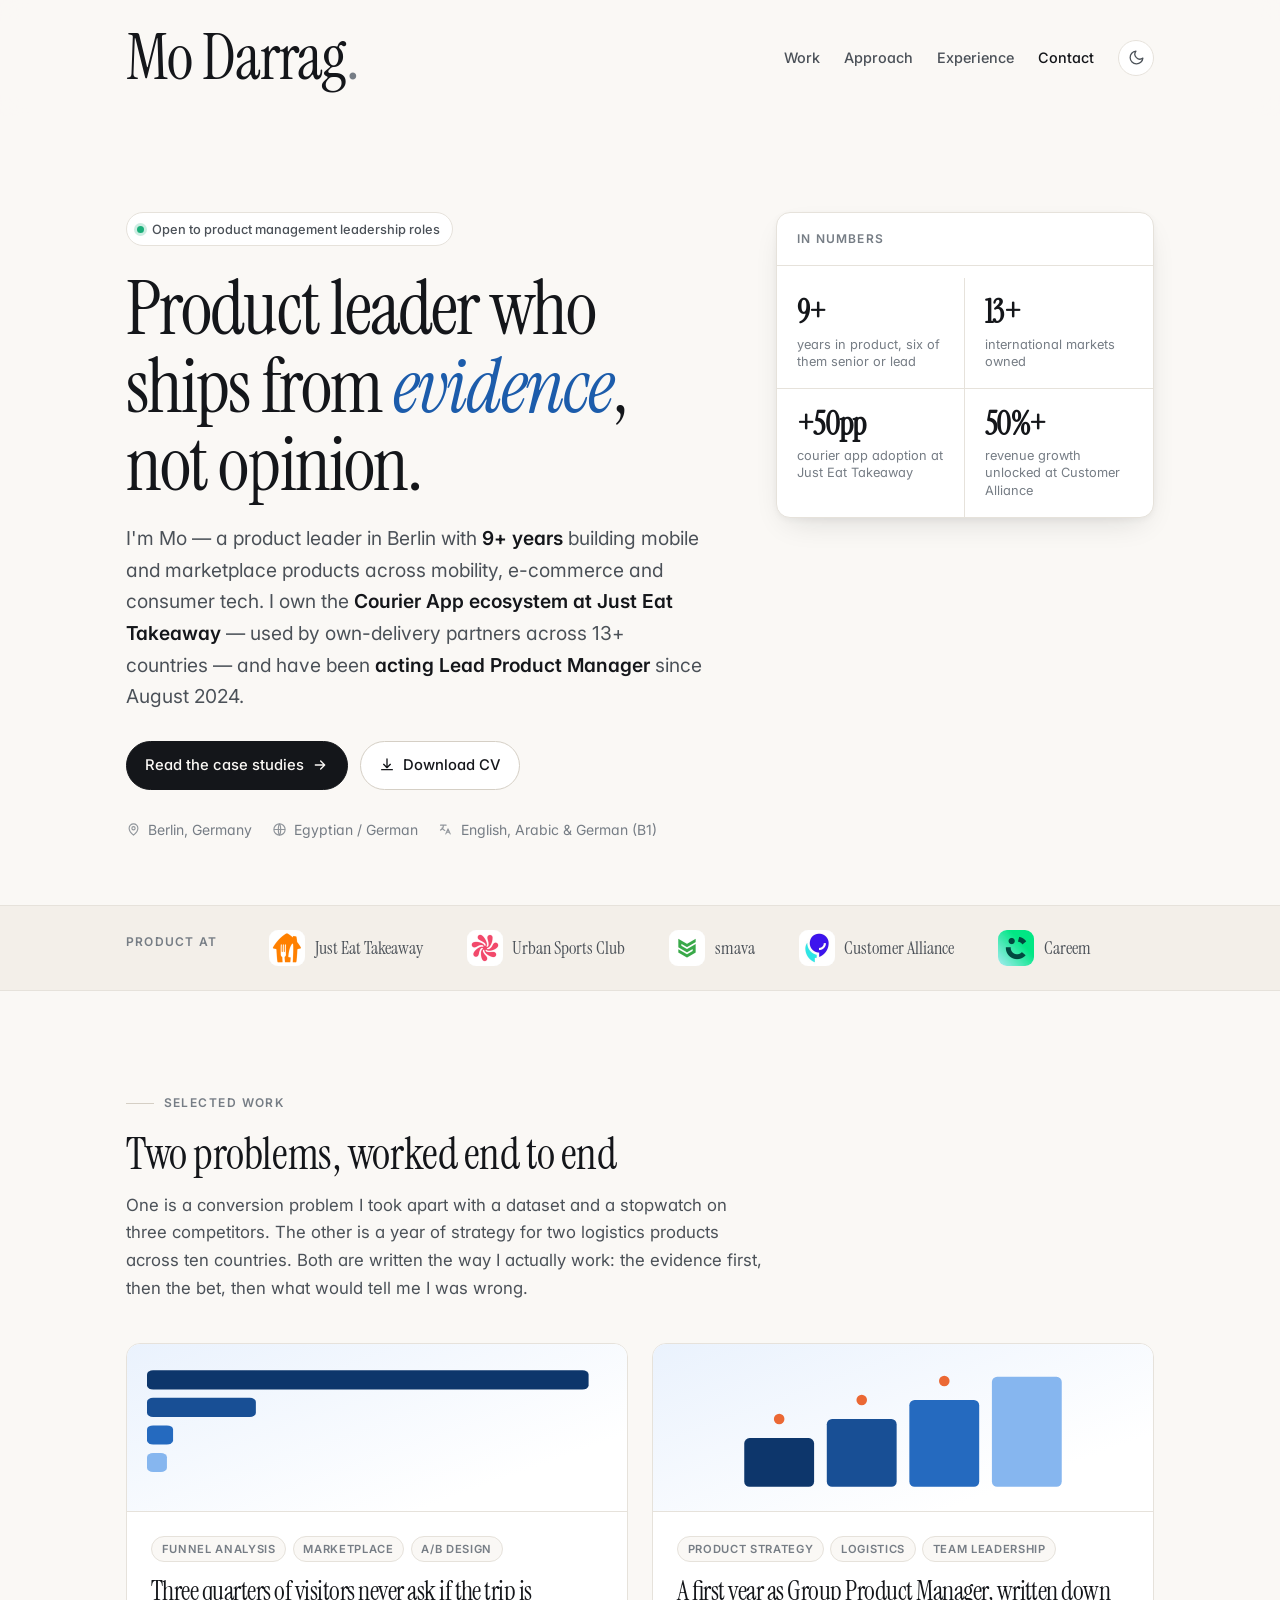
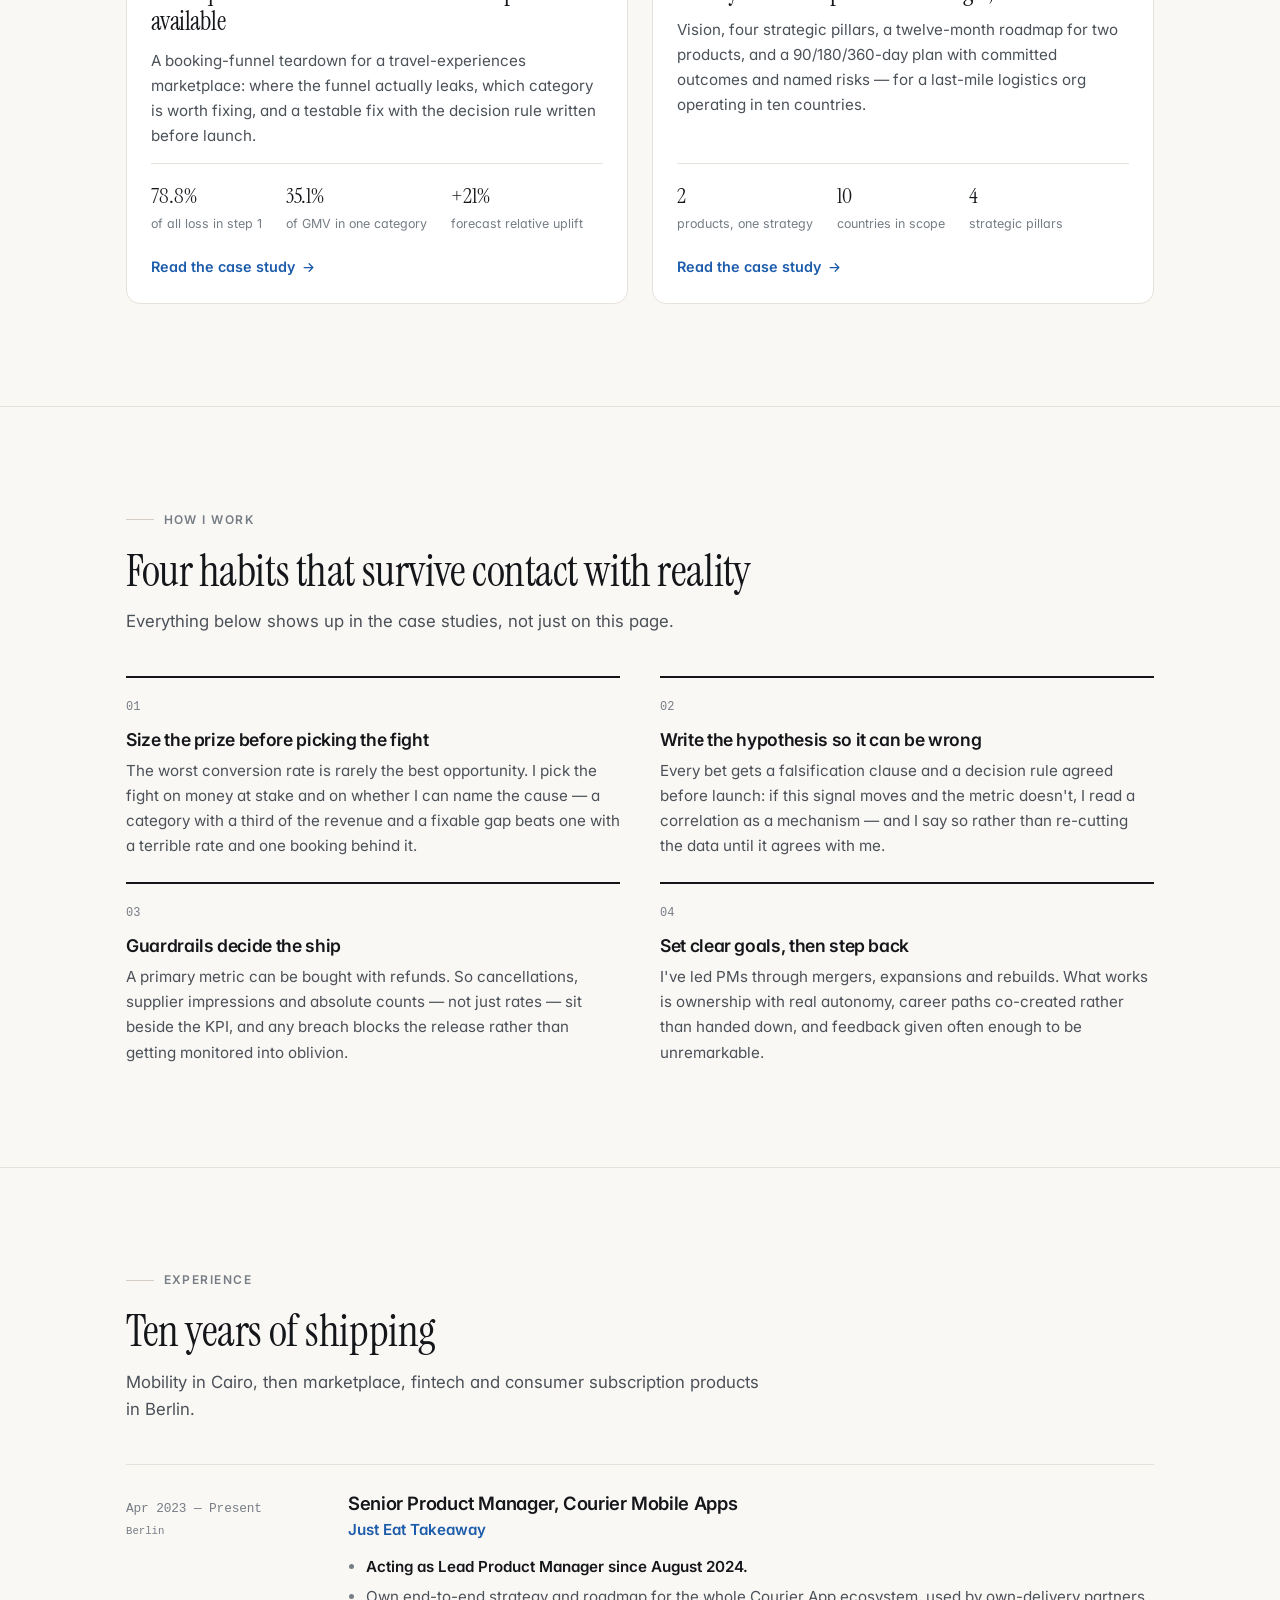
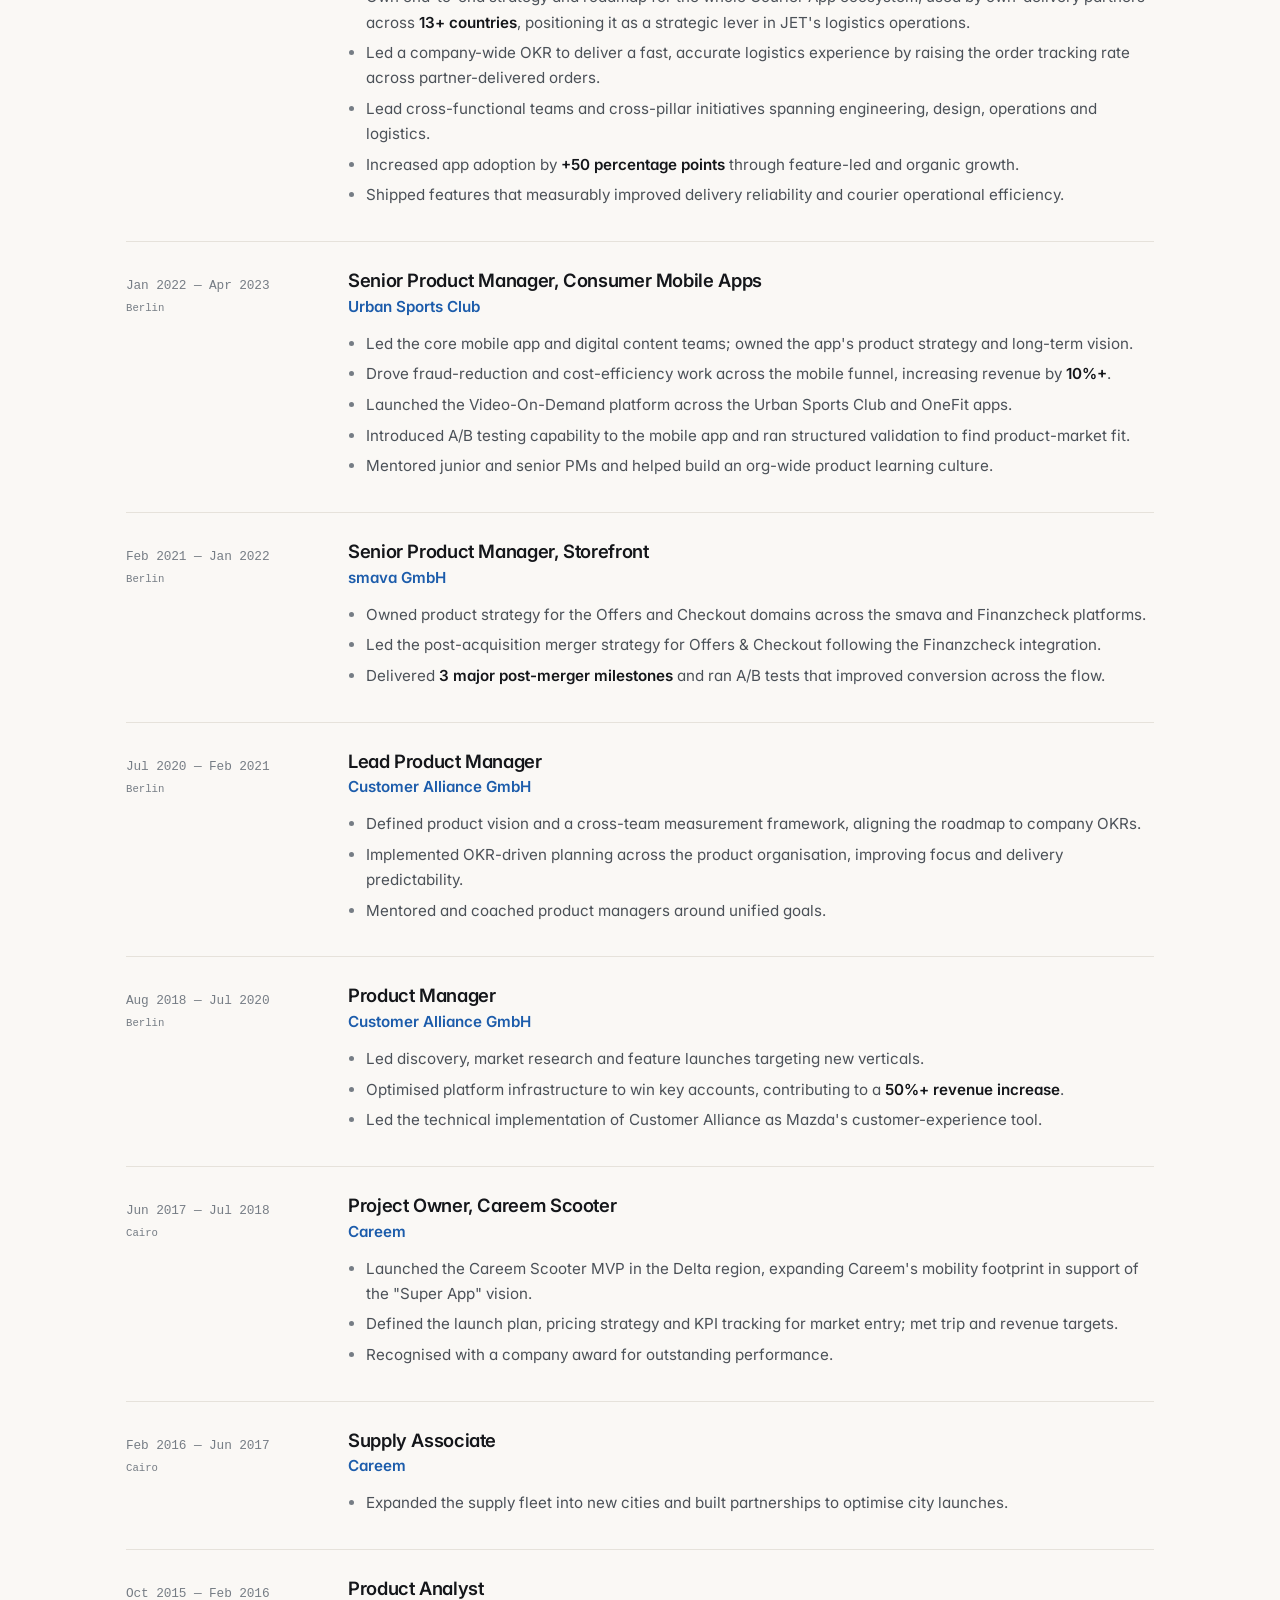
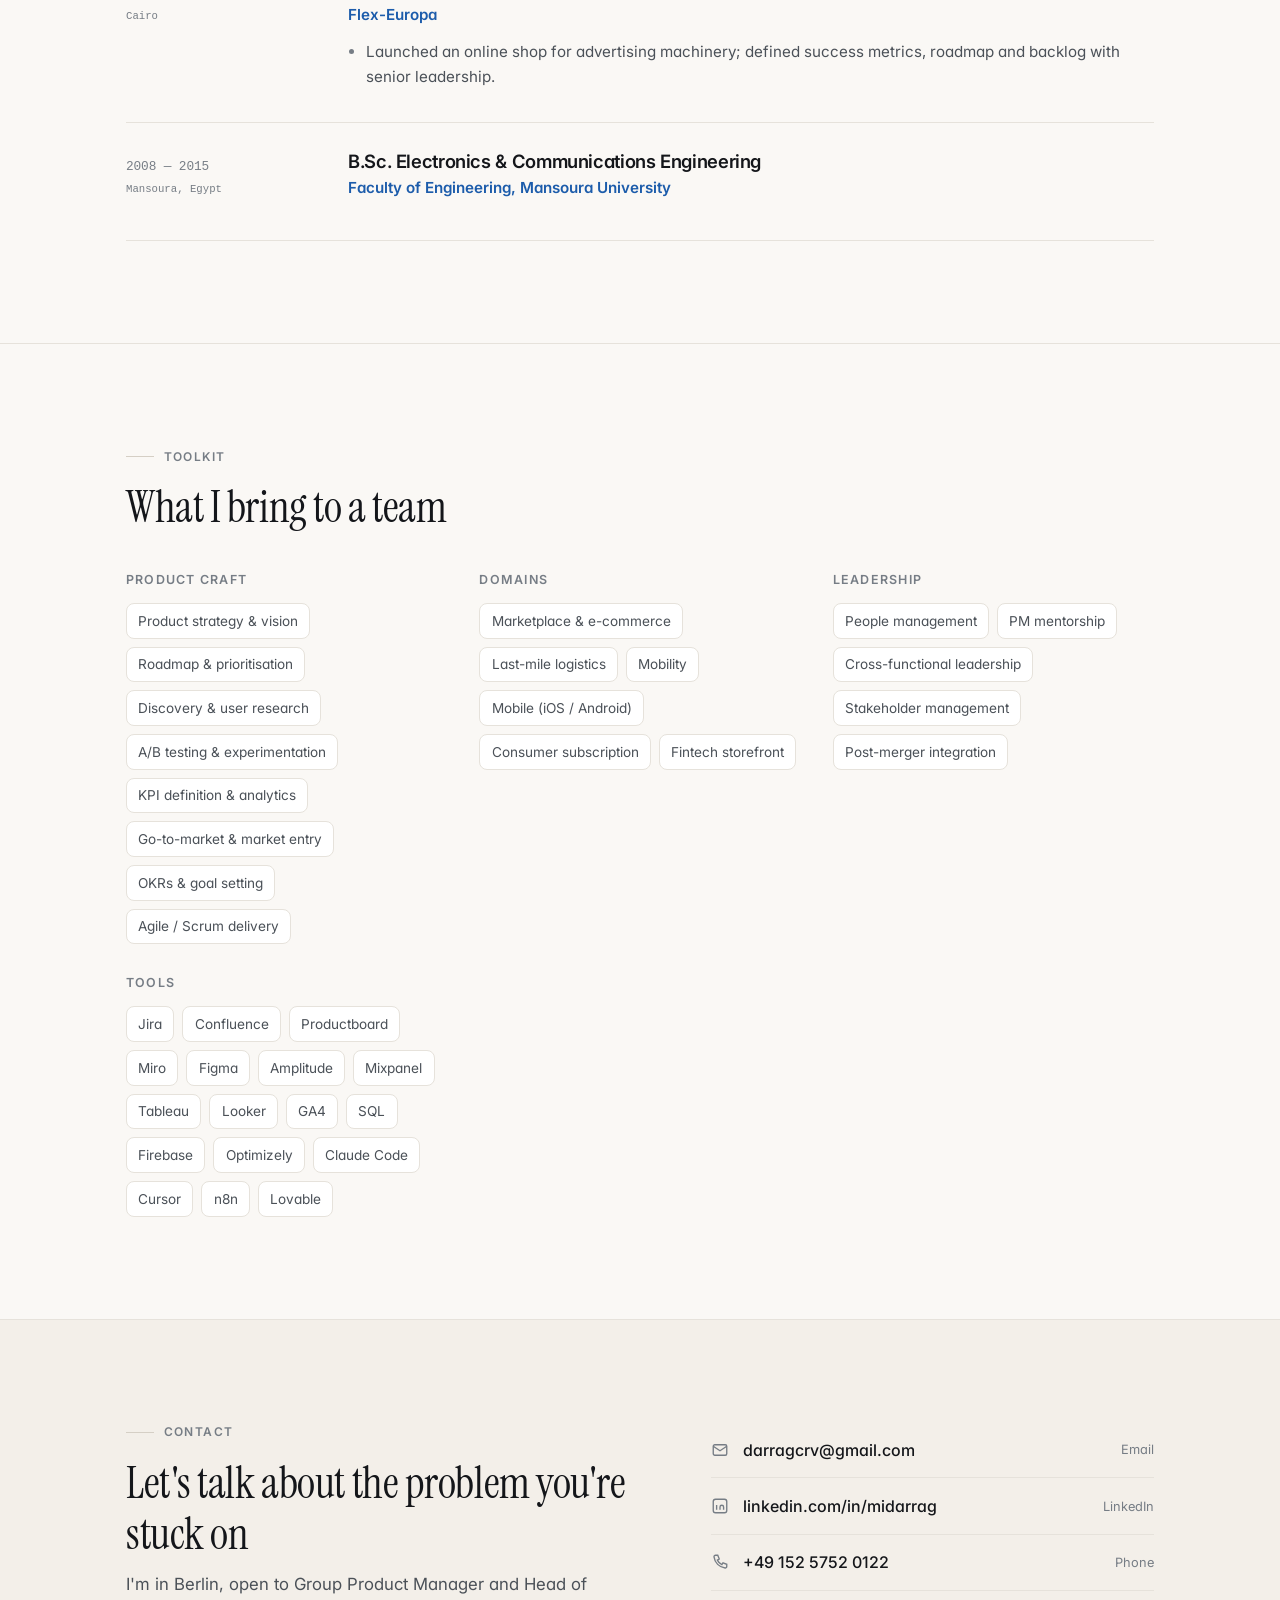
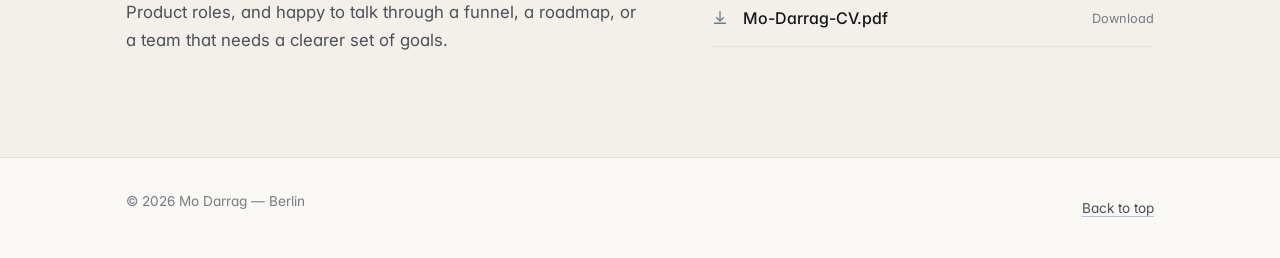
==== commit 7fd27609: "Add the Just Eat Takeaway logo Unlike the other four, this arrived as a wide transparent lockup — th" ====
--- a/index.html
+++ b/index.html
@@ -131,7 +131,7 @@
            shows its name — see assets/logos/README.md. The alt is empty
            because the name sits right beside the mark. -->
 
-      <span class="companies__item">Just Eat Takeaway</span>
+      <span class="companies__item"><img class="companies__logo" src="assets/logos/just-eat-takeaway.png" alt="" width="36" height="36" loading="lazy">Just Eat Takeaway</span>
       <span class="companies__item"><img class="companies__logo" src="assets/logos/urban-sports-club.png" alt="" width="36" height="36" loading="lazy">Urban Sports Club</span>
       <span class="companies__item"><img class="companies__logo" src="assets/logos/smava.png" alt="" width="36" height="36" loading="lazy">smava</span>
       <span class="companies__item"><img class="companies__logo" src="assets/logos/customer-alliance.png" alt="" width="36" height="36" loading="lazy">Customer Alliance</span>
